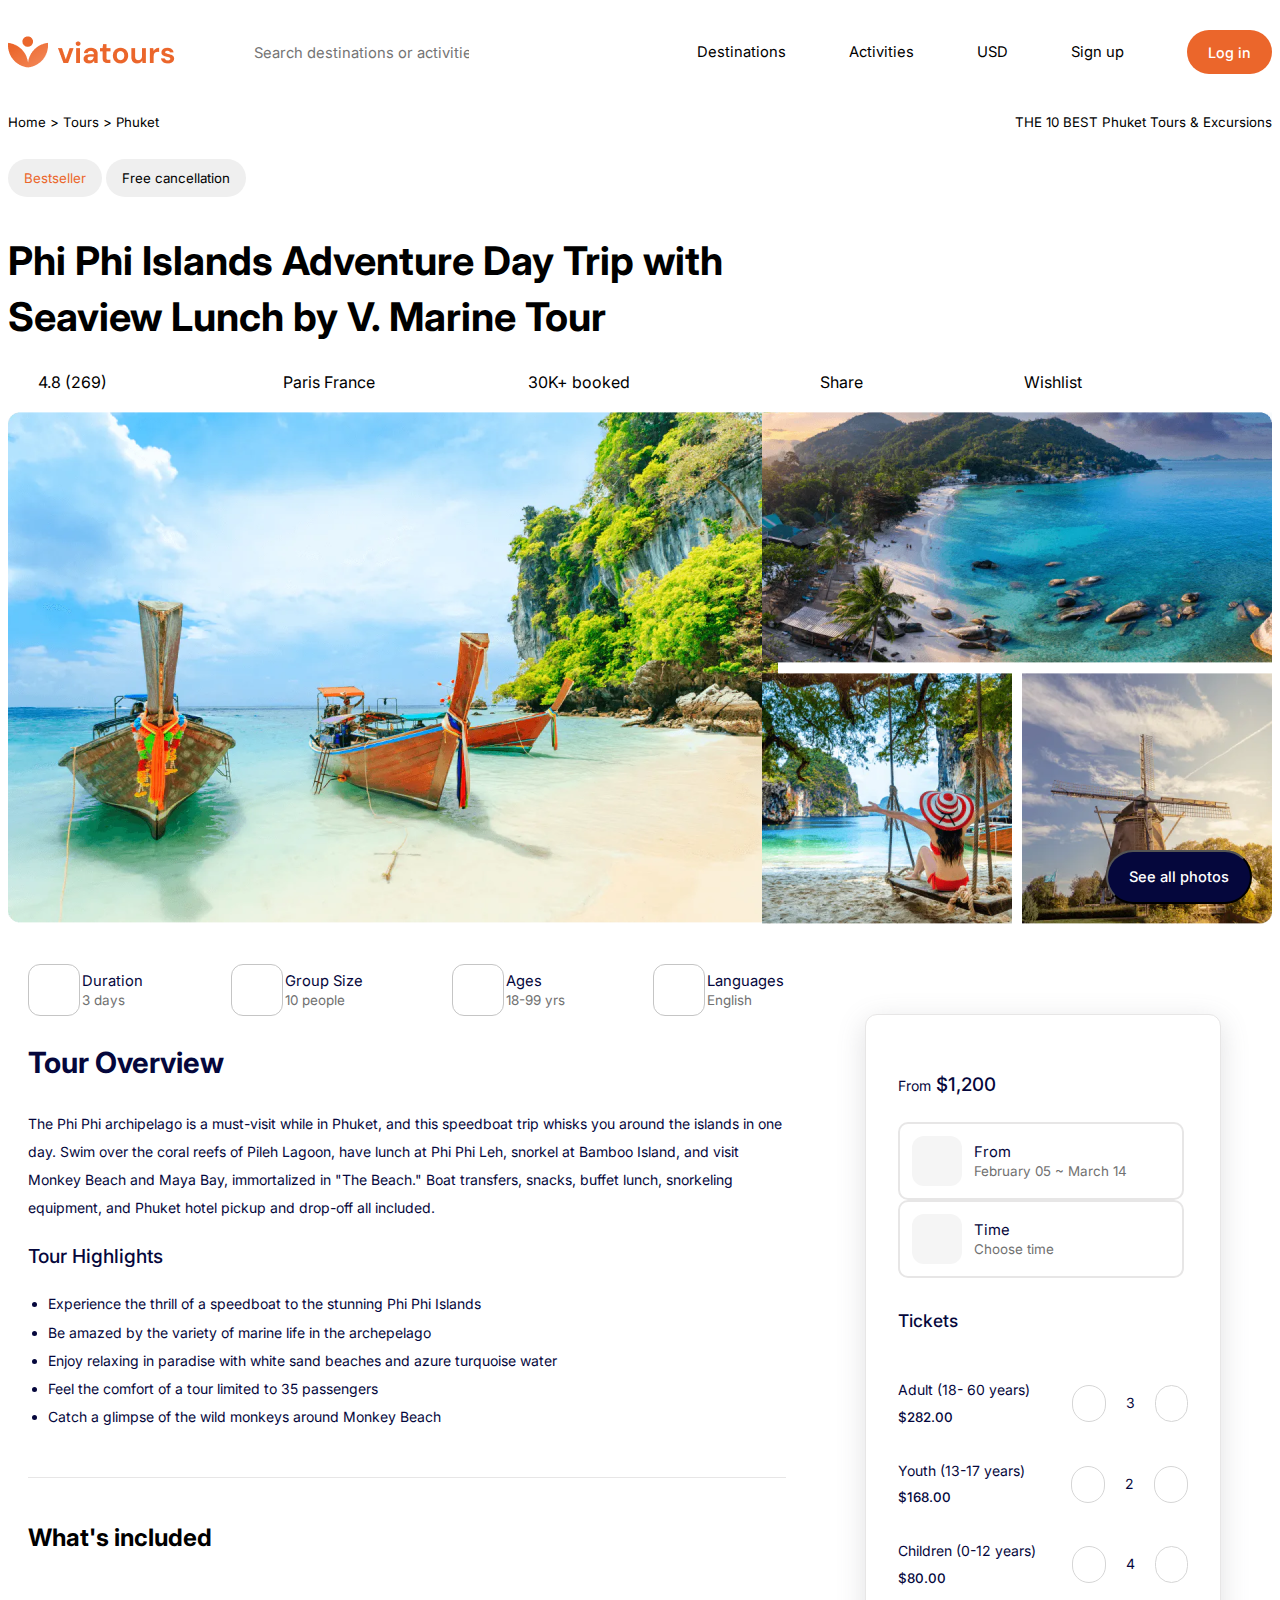
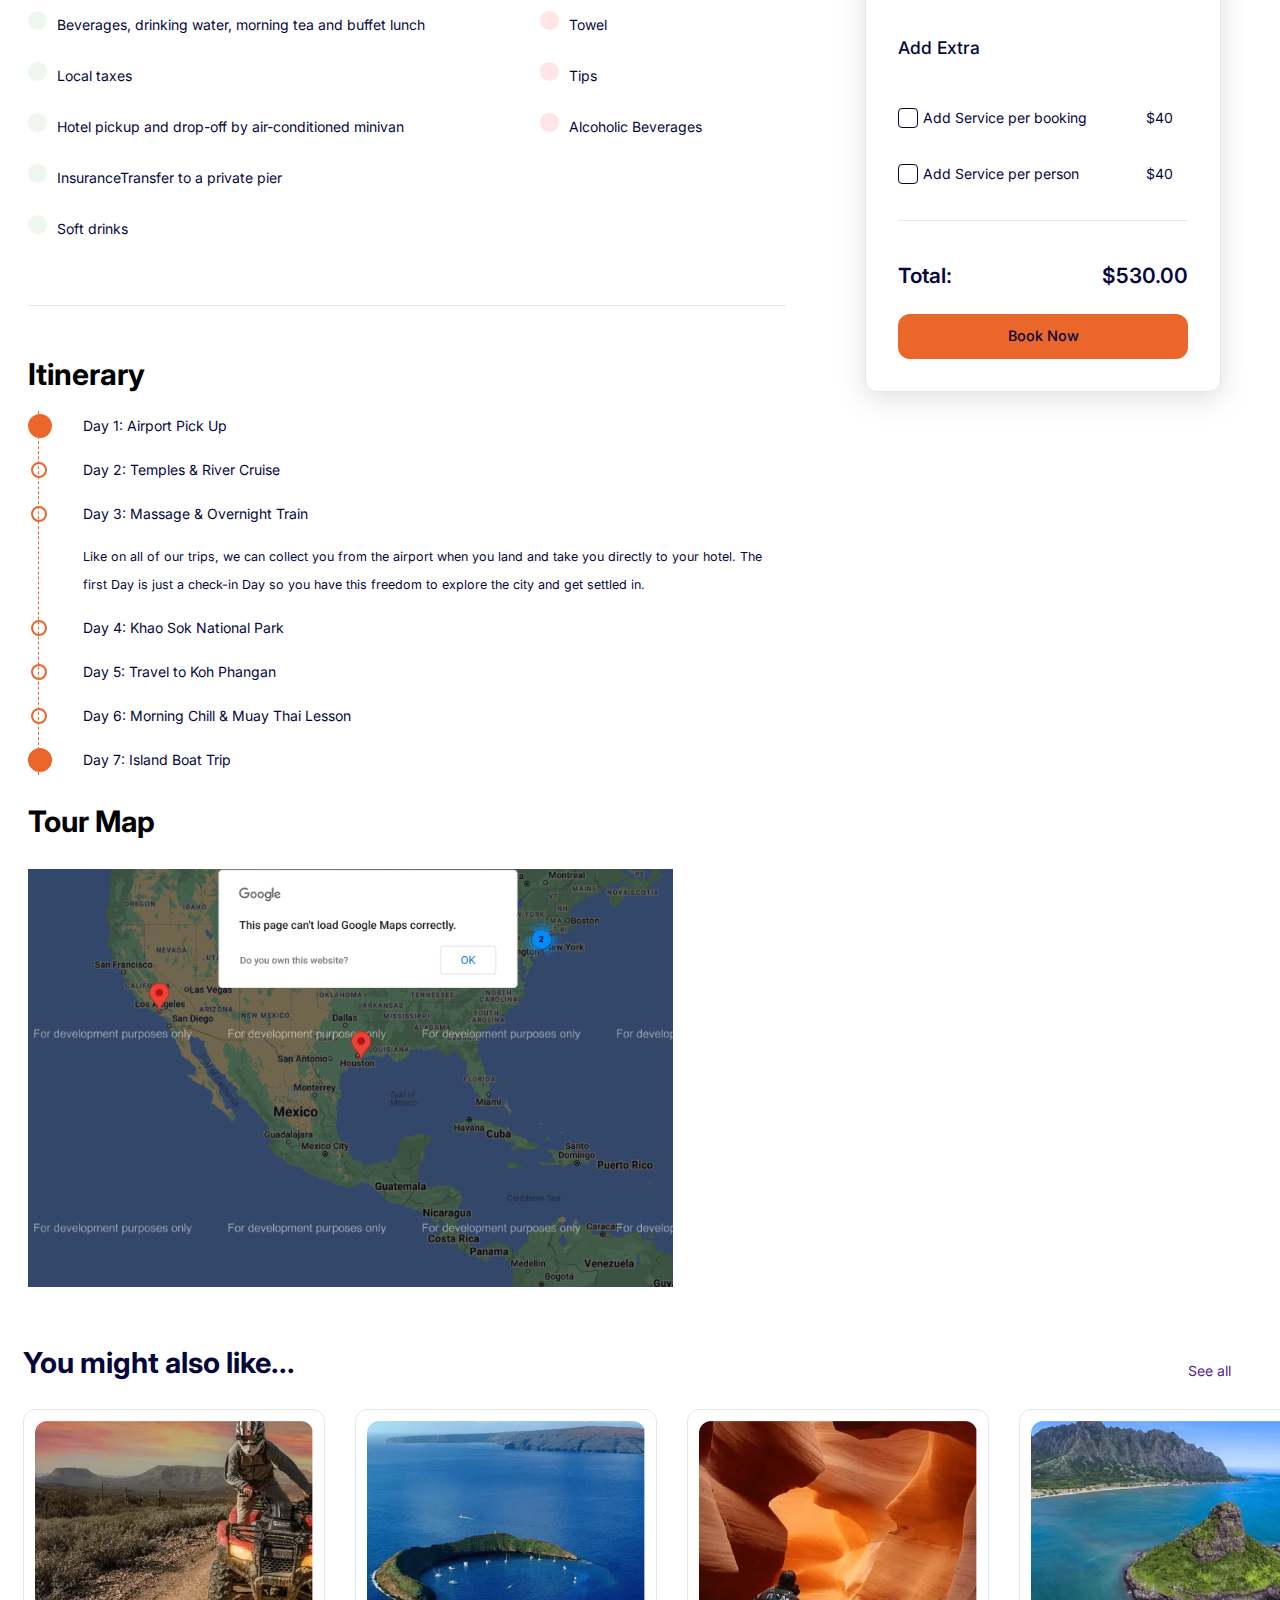
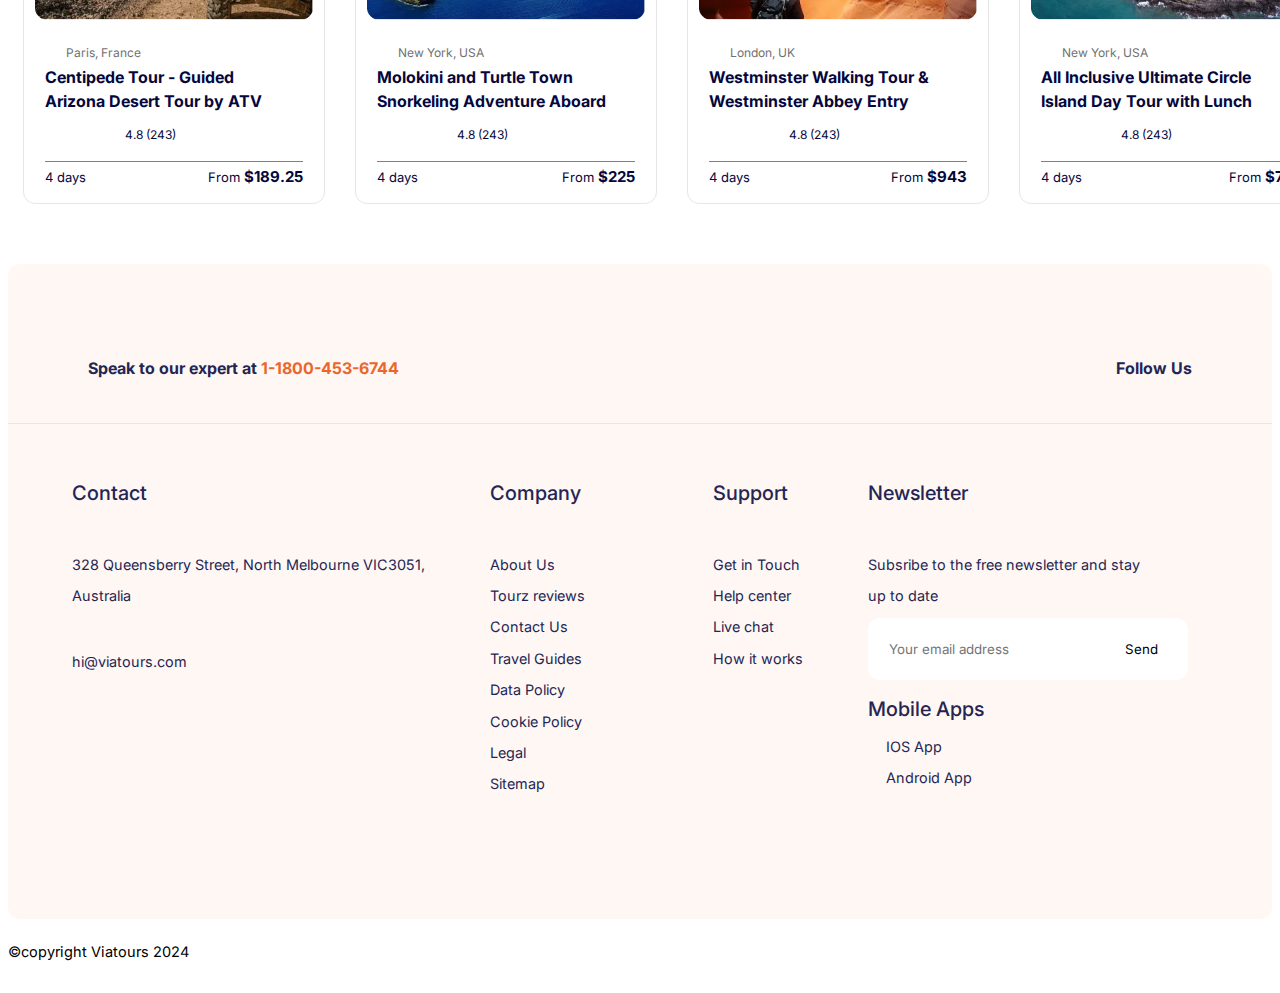
==== Figma/index.html @ 725e7f26 "Added map file" ====
<!DOCTYPE html>
<html lang="en">
  <head>
    <meta charset="UTF-8" />
    <meta name="viewport" content="width=device-width, initial-scale=1.0" />
    <title>Document</title>
    <link rel="stylesheet" href="styles.css">
</head>
<body>
  <header id="header">
    <div class="navbar">
      <div class="nav-search">
        <img src="images/logo-1.svg.png" alt="logo">
        <form action="">
          <input
            type="search"
            placeholder="Search destinations or activities"
          />
        </form>
      </div>
      <div class="buttons">
        <span>Destinations</span>
        <span>Activities</span>
        <span>USD</span>
        <span>Sign up</span>
        <span><button>Log in</button></span>
      </div>
    </div>
  </header>
  <section id="pradeep">
    <div class="phuket">
      <div class="left">
        <span>Home > </span><span>Tours > </span><span>Phuket</span>
      </div>
      <div class="right">
        <p>THE 10 BEST Phuket Tours & Excursions</p>
      </div>
    </div>
    <div class="bestseller">
      <button>Bestseller</button>
      <button>Free cancellation</button>
    </div>
    <div class="tourheading">
      <h1>Phi Phi Islands Adventure Day Trip with Seaview Lunch by V. Marine Tour</h1>
    </div>
    <div class="tourdata">
      <div class="touranalysis">
        <div class="rating">4.8 (269)</div>
        <div class="location">Paris France</div>
        <div class="booked">30K+ booked</div>
      </div>
      <div class="buttons">
        <span class="share">Share</span>
        <span class="Wishlist">Wishlist</span>
      </div>
    </div>
    <div class="destinationimages">
      <img class="item1" src="images/image_1.png" alt="image">
      <img class="item2" src="images/image_2.png" alt="image">
      <img class="item3" src="images/image_3.png" alt="image">
      <img class="item4" src="images/image_4.png" alt="image">

      <button class="seeall">See all photos</button>
    </div>
  </section>
 <div>
        <div class="section-3-main-container">
            <!-- card -->
          <div class="section3-card">
            <div class="section3-card-head">
                <p><span>From</span>&nbsp;$1,200</p>
            </div>
                <div>
                    <div>
                        <div class="section-3-abdulla">
                            <div class="box-in-section-card"></div>
                            <div>
                              <p class="section-3-text1">From</p>
                              <p class="section-3-text2">February 05 ~ March 14</p>
                            </div>
                          </div>
                    </div>
                    <div class="section-3-abdulla">
                        <div class="box-in-section-card"></div>
                        <div>
                          <p class="section-3-text1">Time</p>
                          <p class="section-3-text2">Choose time</p>
                        </div>
                      </div>
                    </div>
                    <h5>Tickets</h5>
                    <div class="section-3-adult">
                        <p>Adult (18- 60 years) <span>$282.00</span></p>
                        <div class="adult-circle"></div>
                        <p>3</p>
                        <div class="adult-circle"></div>
                    </div>
                    <div class="section-3-adult">
                        <p>Youth (13-17 years) <span>$168.00</span></p>
                        <div class="adult-circle"></div>
                        <p>2</p>
                        <div class="adult-circle"></div>
                    </div>
                    <div class="section-3-adult">
                        <p>Children (0-12 years) <span>$80.00</span></p>
                        <div class="adult-circle"></div>
                        <p>4</p>
                        <div class="adult-circle"></div>
                    </div>
                    <h5>Add Extra</h5>
                    <div class="section3-service-parent">
                        <div class="section3-service-child">
                            <div class="square"></div>
                            <p>Add Service per booking</p>
                        </div>
                        <div>
                            <p class="rupee">$40</p>
                        </div>
                    </div>
                    <div class="section3-service-parent">
                        <div class="section3-service-child">
                            <div class="square"></div>
                            <p>Add Service per person</p>
                        </div>
                        <div>
                            <p class="rupee">$40</p>
                        </div>
                    </div>
                    <div class="section-3-border"></div>
                    <div class="section-last-total">
                        <p>Total:</p>
                        <p>$530.00</p>
                    </div>
                    <div class="section-3-button">
                        <button>Book Now</button>
                    </div>
        </div>
          <!-- card -->
            <div class="section-container">
                <div class="section-3-main">
                  <div class="section-3-abdulla">
                    <div class="box-in-section-3"></div>
                    <div>
                      <p class="section-3-text1">Duration</p>
                      <p class="section-3-text2">3 days</p>
                    </div>
                  </div>
                  <div class="section-3-abdulla">
                    <div class="box-in-section-3"></div>
                    <div>
                      <p class="section-3-text1">Group Size</p>
                      <p class="section-3-text2">10 people</p>
                    </div>
                  </div>
                  <div class="section-3-abdulla">
                    <div class="box-in-section-3"></div>
                    <div>
                      <p class="section-3-text1">Ages</p>
                      <p class="section-3-text2">18-99 yrs</p>
                    </div>
                  </div>
                  <div class="section-3-abdulla">
                    <div class="box-in-section-3"></div>
                    <div>
                      <p class="section-3-text1">Languages</p>
                      <p class="section-3-text2">English</p>
                    </div>
                  </div>
                </div>
                <div class="section-3-tour">
                  <h2>Tour Overview</h2>
                  <p>
                    The Phi Phi archipelago is a must-visit while in Phuket, and this
                    speedboat trip whisks you around the islands in one day. Swim over the
                    coral reefs of Pileh Lagoon, have lunch at Phi Phi Leh, snorkel at
                    Bamboo Island, and visit Monkey Beach and Maya Bay, immortalized in
                    "The Beach." Boat transfers, snacks, buffet lunch, snorkeling
                    equipment, and Phuket hotel pickup and drop-off all included.
                  </p>
                  <h3>Tour Highlights</h3>
                  <ul>
                    <li>
                      Experience the thrill of a speedboat to the stunning Phi Phi Islands
                    </li>
                    <li>Be amazed by the variety of marine life in the archepelago</li>
                    <li>
                      Enjoy relaxing in paradise with white sand beaches and azure
                      turquoise water
                    </li>
                    <li>Feel the comfort of a tour limited to 35 passengers</li>
                    <li>Catch a glimpse of the wild monkeys around Monkey Beach</li>
                  </ul>
                </div>
                <div class="section-3-border"></div>
                <div>
                  <h2>What's included</h2>
                  <div class="section-3-list">
                    <div class="section-3-list1">
                      <ul>
                        <li>Beverages, drinking water, morning tea and buffet lunch</li>
                        <li>Local taxes</li>
                        <li>Hotel pickup and drop-off by air-conditioned minivan</li>
                        <li>InsuranceTransfer to a private pier</li>
                        <li>Soft drinks</li>
                      </ul>
                    </div>
                    <div class="section-3-list2">
                      <ul>
                        <li>Towel</li>
                        <li>Tips</li>
                        <li>Alcoholic Beverages</li>
                      </ul>
                    </div>
                  </div>
                </div>
                <div class="section-3-border"></div>
                <div class="section-itinerary">
                      <h2>Itinerary</h2>
                      <div class="section-itinerary-list">
                          <p>Day 1: Airport Pick Up</p>
                          <p>Day 2: Temples & River Cruise</p>
                          <p>Day 3: Massage & Overnight Train</p>
                          <p class="long-para">Like on all of our trips, we can collect you from the airport when you land and take
                              you directly to your hotel. The first Day is just a check-in Day so you have this
                              freedom to explore the city and get settled in.</p>
                          <p>Day 4: Khao Sok National Park</p>
                          <p>Day 5: Travel to Koh Phangan</p>
                          <p>Day 6: Morning Chill & Muay Thai Lesson</p>
                          <p>Day 7: Island Boat Trip</p>
                      </div>
                </div>
                <div class="section-3-map">
                  <h2>Tour Map</h2>
                  <div class="parent-for-tour-map">
                      <img src="./images/div.png" alt="">
                      <div class="child-for-tour-map">
                          <img src="./images/div (1).png" alt="">
                      </div>
                  </div>
                </div>
              </div>
        </div>
    </div>
<!-- ===================== Abdulla =================== -->
 <!-- ===================== Rahul =================== -->
    <!----------------- card section------------ -->
    <div id="top-trend">
        <!-- top trending sections here -->
        <div class="container">
          <div class="outer">
            <h2>You might also like...</h2>
            <a href="">See all</a>
          </div>

          <div class="inner">
            <div>
              <img src="images/rm-card1.png" alt="" />
              <p>Paris, France</p>
              <h3>Centipede Tour - Guided Arizona Desert Tour by ATV</h3>
              <p>4.8 (243)</p>

              <div>
                <span class="one">4 days</span>
                <div>
                  <span>From</span>&nbsp;<span><b>$189.25</b></span>
                </div>
              </div>
            </div>
            <div>
              <img src="images/rm-card2.png" alt="" />
              <p>New York, USA</p>
              <h3>Molokini and Turtle Town Snorkeling Adventure Aboard</h3>
              <p>4.8 (243)</p>

              <div>
                <span class="one">4 days</span>
                <div>
                  <span>From</span>&nbsp;<span><b>$225</b></span>
                </div>
              </div>
            </div>
            <div>
              <img src="images/rm-card3.png" alt="" />
              <p>London, UK</p>
              <h3>Westminster Walking Tour &amp; Westminster Abbey Entry</h3>
              <p>4.8 (243)</p>

              <div>
                <span class="one">4 days</span>
                <div>
                  <span>From</span>&nbsp;<span><b>$943</b></span>
                </div>
              </div>
            </div>
            <div>
              <img src="images/rm-card4.png" alt="" />
              <p>New York, USA</p>
              <h3>All Inclusive Ultimate Circle Island Day Tour with Lunch</h3>
              <p>4.8 (243)</p>

              <div>
                <span class="one">4 days</span>
                <div>
                  <span>From</span>&nbsp;<span><b>$771</b></span>
                </div>
              </div>
            </div>
          </div>
        </div>
      </div>
      <br><br><br>

      <!-- footer section 1-->

      <footer id="layout" class="footer">
        <div>
          <div id="lay1">
            <span>
              Speak to our expert at
              <span style="color: #eb662b">1-1800-453-6744 </span>
            </span>
            <span class="left">Follow Us</span>
          </div>
          <div id="flex">
            <nav id="contact">
              <h2>Contact</h2>
              <br />
              <p>328 Queensberry Street, North Melbourne VIC3051,</p>
              <p>Australia</p>
              <br />
              <p>hi@viatours.com</p>
            </nav>
            <nav>
              <h2>Company</h2>
              <br />
              <p>About Us</p>
              <p>Tourz reviews</p>
              <p>Contact Us</p>
              <p>Travel Guides</p>
              <p>Data Policy</p>
              <p>Cookie Policy</p>
              <p>Legal</p>
              <p>Sitemap</p>
            </nav>
            <br />
            <nav>
              <h2>Support</h2>
              <br />
              <p>Get in Touch</p>
              <p>Help center</p>
              <p>Live chat</p>
              <p>How it works</p>
            </nav>
            <nav>
              <h2>Newsletter</h2>
              <br />
              <p>Subsribe to the free newsletter and stay</p>
              <p>up to date</p>
              <form action="" id="form">
                <input
                  type="email"
                  name=""
                  id=""
                  placeholder="Your email address"
                />
                <button class="footer-submit">Send</button>
              </form>
              <h2>Mobile Apps</h2>
              <div style="padding-left: 18px">
                <p>IOS App</p>
                <p>Android App</p>
              </div>
            </nav>
          </div>
        </div>
      </footer>

      <!-- footer section 2--> 


      <div class="copyrights">
        <span>&copy;copyright Viatours 2024</span>
        <span class="end"
          ><img
            src="https://s3-alpha-sig.figma.com/img/2818/0c8d/0e0b370b27b729bba97d1c285a44fb71?Expires=1712534400&Key-Pair-Id=APKAQ4GOSFWCVNEHN3O4&Signature=ikgJq~jOqcn~w3nrv3r2L4TN~TP-iy7eQBpqUJMulyN5qVB-8Hd~56rgnv4p8jyAv5LTOHQqz9lg67Ivv5K0MAusqqrOucwLG~oDlsmGsPzI8RiUiuSqOnMr9hDYu9dnu8mvV9IrgqTchr039wy98gScJRi07Qp8zPSVqMBiRqp7jWFNDSSGpOTvAARVxLfqhfyxsyBClJpmD0SVw~PGaMHvz60Ii5U4q~~lQL9TvkrhMzUp8CnKGJ0QAL2v9DSt7rqbdh55fFmPGshLyMdcmAbhaJAE-pMKwPS~CkoOf3SfaXs3773llsqHEZ3lUVzpo~HxDmWFZ6Ga4J33IHo6-Q__"
            alt="" /><img
            src="https://s3-alpha-sig.figma.com/img/b7be/7667/b854bcc7648bd4f219ab1ac640ccb1ec?Expires=1712534400&Key-Pair-Id=APKAQ4GOSFWCVNEHN3O4&Signature=jtc-WpcUftJoxz0rQ5sFrgwl4N7vbXzgh-~5FNdWp17OwD7IVwIevOWe9fRw4E6cnzhgnz251UnqkKkG5-GeQ1xJ9lXLTh~0YLgdF3r011aT68DOLj-TlrULHDWPJ6zB6c6PfftR88q5foOqWx~XFafL~3aCEFDIsACNAK1lPezCRY9oJfVh~g4egWzcjKhQ~mT8FeP6P9o-vLadwZftyYeeE~XzkuKs6w73Xqz-oSE1X5f9lCoY~7cf2zlIxWCVIkSTFTmQ-ewduxGnf2MZ2h~-QX8eTq9uDAQrTk3gPWKQwWtNS6lK~Gf3LUEnS60YczFjom-UYGGjIljKE4YmFw__"
            alt="" /><img
            src="https://s3-alpha-sig.figma.com/img/348d/73f5/14360c57942fc7030e7f2d18707d1373?Expires=1712534400&Key-Pair-Id=APKAQ4GOSFWCVNEHN3O4&Signature=AXHaPFLiKhOxD83aPMeDNRMl8~ixUeuB0fE6KNGO9cKEZRppbjVNQl-L4QsHAgg-n-u5T7vTe2dX37V1iUIHkdujrpyiHruCW0hd4JUmj9AHTaxQzT6qucsGxwVhDEK7fE84gH-Y6rWOLlTHYjI2WQDW6Fth1~A0c1OfnbF~-lACkFxt7d9pOlmUYCJnc1L8y3EEHxKqr2uqs~30~Cx-56lfaNkeu5K-vbQV5aKdiH2t3kXZYUKzFbLKvu-P9FjCYKaviPowVCbyhB9SibTZNhH0Zy9HpKw20hr5dbAbhY~2~IFJWEA~SYytzS0tZt0s4QPXIINI7OJQNjq1LWnDiw__"
            alt="" /><img
            src="https://s3-alpha-sig.figma.com/img/35fe/e4e7/7e26b6a46a913847214c0f184174326f?Expires=1712534400&Key-Pair-Id=APKAQ4GOSFWCVNEHN3O4&Signature=Guc8Xctjq4hoxZeXkxeyjrbpPniaui2VkmnDq1CWRVkcB0rRxAKRtyDBeB3UV4onG8gA~XV3cqWNLbRVDHiwu89AWYToWM5zLpppc67I1Be61XXKUarF3XAaVeuq20s9GhrL-eVgGJMrGz3qAEbU5BE3UR1qeQuRPS-MTyM0-suUO43oScOtaLmODeVZyMRsTbEsmutVfoo0T8TOgcO~xIHnYoiuFsWXcfdeJ5Ww0dBaVxj8Xeghz~XR3aJe0-pdj0iOaTmctI61mWTs3BAnOoxmN1qw-7DnNNCjENtthXqzSyNOUBGmCl1MTiri9jWpRAULUCeGQHk4~sByK0vJHQ__"
            alt="" /><img
            src="https://s3-alpha-sig.figma.com/img/9154/00b1/178204998d77564964259c5874ce1242?Expires=1712534400&Key-Pair-Id=APKAQ4GOSFWCVNEHN3O4&Signature=eSfsHBd-Kawfrzw3Mnwt-uLo3ZGHsV4Bdkih1tNEUs-UXhA3vcTxpDQhkkjEoH~MkTeEGs~5scOGKLq4XUR4aN7UxH52bIgN4-I9bPs~Ys3bCMV1DbwIP5zi7Pzm6wR4Nraz7EeIMvs86ZyaibobRW12PfhLPyrafqT2FKHkULiVep2x4P6XLHxtIVDZatLAdC11~vy8xTZ6AGKd6YDsF~ZUaXI0YWTpwcTUAvjlPDzkRBKsiDbbBt-fL0CbYWKU3UyZ5S25J~Q~R3FlRGY~gVlZyyXqKVURxMFrdzBHlbg~5J7MdKP2P4F1mHivVmE3nmB8Wm80SZYF0ZEqJr0JIQ__"
            alt="" /><img
            src="https://s3-alpha-sig.figma.com/img/7d33/b9ca/9ff738868069559de994c1ce1dda6aec?Expires=1712534400&Key-Pair-Id=APKAQ4GOSFWCVNEHN3O4&Signature=bzxYA8ydPPxdoj1MGluu6jDmLUjqbm-THLWb9~Z~G4nClBc0n3vWLnvH-NPB5HJpKn7Ib0d6ckuJTG8VkwB07vUJOvyOzjD63lB3SvwDUwj1JASsynW2R2-6aZ7Fq4abDhWQKUJ72DCsltrxL6Ss3gPDYHadJUbrN5JuOelj78ACXxJ-kiopgt0n0ATy-uLsky9zLdjL5mn7I2PjInhAA4C9VIaICXuz~OddWoNDkR5t3JxeHekKiTACh6UqHIqADgT6AAz7qK3eQOG8lnlpVCjN1mjb1lY02EjLE5okpz-LUAv~ANrcbcjfYEUHqGb2PDTzAdIRtiwi9SWYj39Eog__"
            alt=""
        /></span>
      </div>
      
 <!-- ===================== Rahul =================== -->
</body>
</html>
---- Figma/styles.css ----
@import url("https://fonts.googleapis.com/css2?family=Didact+Gothic&family=Inter:wght@100..900&family=Kanit:ital,wght@0,100;0,200;0,300;0,400;0,500;0,600;0,700;0,800;0,900;1,100;1,200;1,300;1,400;1,500;1,600;1,700;1,800;1,900&family=Mulish:ital,wght@0,200..1000;1,200..1000&family=Open+Sans:ital,wght@0,300..800;1,300..800&family=Poppins:ital,wght@0,100;0,200;0,300;0,400;0,500;0,600;0,700;0,800;0,900;1,100;1,200;1,300;1,400;1,500;1,600;1,700;1,800;1,900&family=Roboto:ital,wght@0,100;0,300;0,400;0,500;0,700;0,900;1,100;1,300;1,400;1,500;1,700;1,900&family=Shojumaru&family=Signika:wght@300..700&display=swap");
* {
  font-family: "Inter", sans-serif;
}

#header .navbar {
  max-width: 1320px;
  width: 100%;
  height: 88px;
  margin: auto;
  display: flex;
  align-items: center;
  justify-content: space-between;
}
#header .navbar .nav-search {
  display: flex;
  align-items: center;
  justify-content: space-evenly;
  gap: 77px;
}
#header .navbar .nav-search input {
  font-family: Inter;
  font-weight: 400;
  font-size: 14.77px;
  border: 0;
  height: 20px;
  color: #757575;
}
#header .navbar .buttons {
  font-family: Inter;
  font-size: 14.77px;
  font-weight: 400;
  line-height: 28.13px;
  display: flex;
  align-items: center;
  gap: 63px;
}
#header .navbar button {
  color: #fff;
  border: 0;
  background-color: #eb662b;
  font-family: "Inter", sans-serif;
  font-size: 14.3px;
  font-weight: 500;
  text-align: center;
  padding: 12px 21px 12px 21px;
  height: 44px;
  box-sizing: border-box;
  border-radius: 200px;
}

#pradeep {
  max-width: 1320px;
  width: 100%;
  margin: auto;
}
#pradeep .phuket {
  display: flex;
  justify-content: space-between;
  align-items: center;
}
#pradeep .phuket .left {
  font-family: Inter;
  font-size: 13.23px;
  font-weight: 400;
  line-height: 26.25px;
  text-align: left;
}
#pradeep .phuket .right {
  font-family: Inter;
  font-size: 13.34px;
  font-weight: 400;
  line-height: 26.25px;
  text-align: left;
}
#pradeep .bestseller {
  font-family: Inter;
  font-size: 13.67px;
  font-weight: 500;
  line-height: 28px;
  padding: 10px 0px;
}
#pradeep .bestseller button:nth-of-type(1) {
  text-align: center;
  color: #EB662B;
  border: 0px;
  padding: 11px 15.8px 11px 16px;
  border-radius: 25px;
}
#pradeep .bestseller button:nth-of-type(2) {
  padding: 11px 15.8px 11px 16px;
  border-radius: 200px;
  border: 0px;
  text-align: center;
}
#pradeep .tourheading {
  display: flex;
  flex-wrap: wrap;
  width: 60%;
}
#pradeep .tourheading h1 {
  font-family: Inter;
  font-size: 39.69px;
  font-weight: 700;
  line-height: 56px;
  text-align: left;
}
#pradeep .tourdata {
  display: flex;
  align-items: center;
  justify-content: space-between;
  padding: 0 20px;
}
#pradeep .tourdata .touranalysis {
  margin: 0 10px;
  width: 50%;
  display: flex;
  align-items: center;
  justify-content: space-evenly;
}
#pradeep .tourdata .touranalysis .rating {
  flex: 1;
  margin-right: 10px;
}
#pradeep .tourdata .touranalysis .location {
  flex: 1;
  margin-right: 10px;
}
#pradeep .tourdata .buttons {
  margin: 0 10px;
  width: 50%;
  display: flex;
  align-items: center;
  justify-content: space-evenly;
}
#pradeep .tourdata .buttons .share {
  margin-left: 10px;
}
#pradeep .tourdata .buttons .wishlist {
  margin-left: 10px;
}
#pradeep .destinationimages {
  position: relative;
  margin: 20px auto;
  display: grid;
  grid-template-columns: repeat(5, 1fr);
  grid-template-rows: repeat(2, 1fr);
  gap: 10px;
}
#pradeep .destinationimages .item1 {
  grid-row-start: 1;
  grid-row-end: 3;
  grid-column-start: 1;
  grid-column-end: 4;
}
#pradeep .destinationimages .item2 {
  grid-row-start: 1;
  grid-row-end: 2;
  grid-column-start: 4;
  grid-column-end: 6;
}
#pradeep .destinationimages .item3 {
  grid-row-start: 2;
  grid-row-end: 3;
  grid-column-start: 4;
  grid-column-end: 5;
}
#pradeep .destinationimages .item4 {
  grid-row-start: 2;
  grid-row-end: 3;
  grid-column-start: 5;
  grid-column-end: 6;
}
#pradeep .destinationimages .seeall {
  position: absolute;
  right: 20px;
  bottom: 20px;
  font-family: Inter;
  font-size: 14.65px;
  font-weight: 500;
  line-height: 24px;
  text-align: center;
  padding: 13px 20.8px 13px 21px;
  border-radius: 200px;
  background-color: #05073C;
  color: #fff;
}
@media screen and (max-width: 768px) {
  #pradeep .destinationimages {
    grid-auto-columns: 1fr;
  }
  #pradeep .destinationimages img {
    max-width: 100%;
    justify-self: center;
  }
}

.section-3-main-container {
  position: relative;
}

.section-container {
  width: 60%;
  padding: 20px;
}

.section-3-main {
  display: flex;
  align-items: center;
  justify-content: space-between;
}

.box-in-section-3 {
  border: 1px solid rgb(197, 197, 197);
  width: 50px;
  height: 50px;
  border-radius: 12px;
}

.section-3-abdulla {
  display: flex;
  align-items: center;
}
.section-3-abdulla p {
  margin: 2px;
}

.section-3-text1 {
  font-family: "Inter", sans-serif;
  font-weight: 400;
  font-size: 14px;
  color: #05073c;
  font-size: 14.77px;
  color: #05073c;
}
@media (max-width: 508px) {
  .section-3-text1 {
    font-size: 12px;
  }
}
@media (max-width: 850px) {
  .section-3-text1 {
    font-size: 13px;
  }
}

.section-3-text2 {
  font-family: "Inter", sans-serif;
  font-weight: 400;
  font-size: 14px;
  color: #05073c;
  font-size: 13.45px;
  color: #717171;
}
@media (max-width: 408px) {
  .section-3-text2 {
    font-size: 8px;
  }
}
@media (max-width: 850px) {
  .section-3-text2 {
    font-size: 12px;
  }
}

.section-3-tour h2 {
  font-family: "Inter", sans-serif;
  font-weight: 400;
  font-size: 14px;
  color: #05073c;
  font-size: 29.18px;
  font-weight: 700;
  line-height: 45px;
}
@media (max-width: 508px) {
  .section-3-tour h2 {
    font-size: 25px;
  }
}
@media (max-width: 850px) {
  .section-3-tour h2 {
    font-size: 27px;
  }
}
.section-3-tour p {
  font-family: "Inter", sans-serif;
  font-weight: 400;
  font-size: 14px;
  color: #05073c;
  line-height: 28.13px;
}
@media (max-width: 508px) {
  .section-3-tour p {
    font-size: 12px;
  }
}
@media (max-width: 850px) {
  .section-3-tour p {
    font-size: 13px;
  }
}
.section-3-tour h3 {
  font-family: "Inter", sans-serif;
  font-weight: 400;
  font-size: 14px;
  color: #05073c;
  font-size: 19.22px;
  font-weight: 500;
  line-height: 30px;
}
@media (max-width: 508px) {
  .section-3-tour h3 {
    font-size: 16px;
  }
}
@media (max-width: 850px) {
  .section-3-tour h3 {
    font-size: 17px;
  }
}
.section-3-tour ul {
  padding-left: 20px;
}
.section-3-tour ul li {
  font-family: "Inter", sans-serif;
  font-weight: 400;
  font-size: 14px;
  color: #05073c;
  line-height: 28.13px;
}
@media (max-width: 508px) {
  .section-3-tour ul li {
    font-size: 12px;
  }
}
@media (max-width: 850px) {
  .section-3-tour ul li {
    font-size: 13px;
  }
}

.section-3-border {
  border-bottom: 1px solid #e7e6e6;
  margin-top: 6%;
  margin-bottom: 6%;
}

.section-3-list {
  display: flex;
  align-items: center;
  align-items: baseline;
  gap: 115px;
}

.section-3-list1 ul,
.section-3-list2 ul {
  list-style-type: none;
  padding-left: 0px;
}
.section-3-list1 li,
.section-3-list2 li {
  font-family: "Inter", sans-serif;
  font-weight: 400;
  font-size: 14px;
  color: #05073c;
  line-height: 28.13px;
}
.section-3-list1 ul li::before,
.section-3-list2 ul li::before {
  content: "";
  display: inline-block;
  width: 19px;
  height: 19px;
  border-radius: 24px;
  margin-right: 10px;
  margin-top: 23px;
}

.section-3-list1 ul li::before {
  background-color: #eff7f1;
}

.section-3-list2 ul li::before {
  background-color: #ffe5e5;
}

.section-itinerary h2 {
  margin: 0;
  font-family: Inter;
  font-size: 30px;
  font-weight: 700;
  line-height: 45px;
}

.section-itinerary-list {
  border-left: 1px dashed #eb662b;
  padding-left: 24px;
  margin-left: 10px;
}
.section-itinerary-list p {
  font-family: "Inter", sans-serif;
  font-weight: 400;
  font-size: 14px;
  color: #05073c;
  line-height: 30px;
  position: relative;
  margin-left: 20px;
}
.section-itinerary-list .long-para {
  font-family: "Inter", sans-serif;
  font-weight: 400;
  font-size: 14px;
  color: #05073c;
  font-size: 12.53px;
  line-height: 28.13px;
}
.section-itinerary-list p::before {
  content: "";
  position: absolute;
  left: -52px;
  top: 50%;
  transform: translateY(-50%);
  width: 12px;
  height: 12px;
  border-radius: 18px;
  border: 2px solid #eb662b;
}
.section-itinerary-list p.long-para::before {
  display: none;
}
.section-itinerary-list p:first-child::before,
.section-itinerary-list p:last-child::before {
  width: 20px;
  height: 20px;
  background-color: #eb662b;
  left: -55px;
}
@media (max-width: 768px) {
  .section-itinerary-list {
    margin-left: 5px;
  }
  .section-itinerary-list p {
    margin-left: 0;
  }
  .section-itinerary-list p::before {
    left: -32px;
  }
  .section-itinerary-list p:first-child::before,
  .section-itinerary-list p:last-child::before {
    left: -35px;
  }
}

.section3-card {
  background-color: #ffffff;
  box-shadow: rgba(100, 100, 111, 0.2) 0px 7px 29px 0px;
  width: 23%;
  border-radius: 12px;
  padding: 32px;
  border: 1px solid #e7e6e6;
  position: absolute;
  right: 4%;
  top: 70px;
}
.section3-card h5 {
  font-family: "Inter", sans-serif;
  font-weight: 400;
  font-size: 14px;
  color: #05073c;
  font-size: 17.44px;
  font-weight: 500;
  line-height: 27px;
}
.section3-card .section3-card-head p {
  font-family: "Inter", sans-serif;
  font-weight: 400;
  font-size: 14px;
  color: #05073c;
  font-size: 18.75px;
  font-weight: 500;
  line-height: 37.5px;
  text-align: left;
}
.section3-card .section3-card-head p span {
  font-family: "Inter", sans-serif;
  font-weight: 400;
  font-size: 14px;
  color: #05073c;
  line-height: 28.13px;
}
.section3-card .section-3-abdulla {
  border: 2px solid #e7e6e6;
  width: 89%;
  padding: 12px;
  border-radius: 10px;
}
.section3-card .section-3-abdulla .box-in-section-card {
  width: 50px;
  height: 50px;
  border-radius: 12px;
  background-color: #f5f5f5;
  margin-right: 10px;
}
.section3-card .section-3-adult {
  display: flex;
  align-items: center;
  gap: 20px;
}
.section3-card .section-3-adult p {
  font-family: "Inter", sans-serif;
  font-weight: 400;
  font-size: 14px;
  color: #05073c;
  line-height: 26.25px;
}
.section3-card .section-3-adult p span {
  font-family: "Inter", sans-serif;
  font-weight: 400;
  font-size: 14px;
  color: #05073c;
  font-size: 13.34px;
  font-weight: 500;
  line-height: 26.25px;
}
.section3-card .section-3-adult .adult-circle {
  width: 15px;
  height: 15px;
  padding: 10px 9.8px 10px 10px;
  border-radius: 30px;
  border: 1px solid #d6d6d6;
}
.section3-card .section3-service-parent {
  display: flex;
  align-items: center;
  justify-content: space-between;
}
.section3-card .section3-service-parent .rupee {
  font-family: "Inter", sans-serif;
  font-weight: 400;
  font-size: 14px;
  color: #05073c;
  line-height: 26.25px;
  margin-right: 15px;
}
.section3-card .section3-service-parent .section3-service-child {
  display: flex;
  align-items: center;
  gap: 5px;
}
.section3-card .section3-service-parent .section3-service-child .square {
  width: 18px;
  height: 18px;
  border-radius: 4px;
  border: 1px solid #05073c;
}
.section3-card .section3-service-parent .section3-service-child p {
  font-family: "Inter", sans-serif;
  font-weight: 400;
  font-size: 14px;
  color: #05073c;
  line-height: 28.13px;
}
.section3-card .section-last-total {
  display: flex;
  align-items: center;
  justify-content: space-between;
}
.section3-card .section-last-total p {
  font-family: "Inter", sans-serif;
  font-weight: 400;
  font-size: 14px;
  color: #05073c;
  font-size: 20.88px;
  font-weight: 600;
  line-height: 33.75px;
  text-align: left;
}
.section3-card .section-3-button button {
  background-color: #EB662B;
  width: 100%;
  height: 5vh;
  color: white;
  font-family: "Inter", sans-serif;
  font-weight: 400;
  font-size: 14px;
  color: #05073c;
  font-size: 14.41px;
  font-weight: 500;
  line-height: 28px;
  text-align: center;
  border: none;
  border-radius: 12px;
}
@media (max-width: 1200px) {
  .section3-card {
    width: 30%;
    padding: 20px;
  }
  .section3-card h5 {
    font-size: 14px;
  }
  .section3-card .section3-card-head p {
    font-size: 14px;
  }
  .section3-card .section3-service-parent .rupee {
    font-size: 14px;
  }
  .section3-card .section-last-total p {
    font-size: 14px;
  }
  .section3-card .section-3-button button {
    font-size: 12px;
  }
}
@media (max-width: 768px) {
  .section3-card {
    top: 1450px;
    width: 90%;
    padding: 20px;
  }
  .section3-card h5 {
    font-size: 14px;
  }
  .section3-card .section3-card-head p {
    font-size: 14px;
  }
  .section3-card .section3-service-parent .rupee {
    font-size: 14px;
  }
  .section3-card .section-last-total p {
    font-size: 14px;
  }
  .section3-card .section-3-button button {
    font-size: 12px;
  }
}
@media (max-width: 508px) {
  .section3-card {
    margin-top: 550px;
    width: 80%;
    padding: 20px;
  }
  .section3-card .section3-card-head p {
    font-size: 14px;
  }
  .section3-card .section3-service-parent .rupee {
    font-size: 14px;
  }
  .section3-card .section-last-total p {
    font-size: 14px;
  }
  .section3-card .section-3-button button {
    font-size: 12px;
  }
}

.section-3-map h2 {
  font-family: Inter;
  font-size: 29.41px;
  font-weight: 700;
  line-height: 45px;
}
.section-3-map .parent-for-tour-map {
  position: relative;
}
.section-3-map .parent-for-tour-map img {
  width: 85%;
}
.section-3-map .parent-for-tour-map .child-for-tour-map {
  position: absolute;
  top: 0;
  left: 25%;
}
.section-3-map .parent-for-tour-map .child-for-tour-map img {
  width: 80%;
}
@media (max-width: 768px) {
  .section-3-map .parent-for-tour-map {
    margin-top: 900px;
  }
  .section-3-map .parent-for-tour-map h2 {
    margin-top: 500px;
  }
}
.section-3-map .section3-card {
  background-color: #ffffff;
  box-shadow: rgba(100, 100, 111, 0.2) 0px 7px 29px 0px;
  width: 36%;
  border-radius: 12px;
  border: 1px solid #e7e6e6;
}
@media (max-width: 768px) {
  .section-3-map .parent-for-tour-map img {
    width: 100%;
  }
  .section-3-map .parent-for-tour-map .child-for-tour-map {
    left: 50px;
  }
}

@media (max-width: 500px) {
  .section-3-list {
    display: flex;
    align-items: center;
    flex-direction: column;
    align-items: flex-start;
    gap: 0px;
  }
  .section-3-list1,
  .section-3-list2 {
    margin-bottom: 10px;
  }
  .section-3-list1 li,
  .section-3-list2 li {
    font-size: 16px;
  }
  .section-3-list1,
  .section-3-list2 ul li::before {
    margin-top: 10px;
  }
}
@media (max-width: 900px) {
  .section-3-list {
    gap: 0px;
  }
}
@media (max-width: 508px) {
  .section-container {
    width: 90%;
  }
  .section-3-main {
    flex-wrap: wrap;
  }
}
@media (max-width: 850px) {
  .section-container {
    width: 80%;
  }
}
#top-trend .container {
  width: auto;
  max-width: 1320px;
  margin: auto;
}
#top-trend .container .outer {
  display: flex;
  justify-content: space-between;
  align-items: center;
}
#top-trend .container .outer > h2 {
  font-family: Inter;
  font-size: 29px;
  font-weight: 700;
  line-height: 45px;
  letter-spacing: 0em;
  color: #05073c;
  padding: 5px 0px 0px 15px;
}
#top-trend .container .outer > a {
  font-family: Inter;
  font-size: 14px;
  font-weight: 400;
  line-height: 28px;
  text-decoration: none;
  padding: 21.88px 40.8px 0px 0px;
}
#top-trend .container .inner {
  display: grid;
  grid-template-columns: repeat(4, 1fr);
  gap: 30px;
  margin: 0px 15px 0px 15px;
}
@media screen and (max-width: 768px) {
  #top-trend .container .inner {
    grid-template-columns: repeat(2, 1fr);
    grid-auto-rows: auto;
  }
}
@media screen and (max-width: 508px) {
  #top-trend .container .inner {
    grid-template-columns: repeat(1, 1fr);
    grid-auto-rows: auto;
  }
}
#top-trend .container .inner > div {
  border: 1px solid #e7e6e6;
  border-radius: 12px;
  background-color: white;
}
#top-trend .container .inner > div > img {
  padding: 11px;
  border-radius: 12px;
  display: block;
}
#top-trend .container .inner > div > p:nth-of-type(1) {
  font-family: Inter;
  font-size: 12px;
  font-weight: 400px;
  line-height: 24px;
  letter-spacing: 0em;
  padding: 10px 0px 0px 42px;
  margin: 0px;
  color: #717171;
}
#top-trend .container .inner > div > h3 {
  font-family: Inter;
  font-size: 16px;
  font-weight: 500px;
  line-height: 24px;
  letter-spacing: 0em;
  color: #05073c;
  margin: 0px;
  padding-left: 21px;
  max-width: 249.4px;
}
#top-trend .container .inner > div > p:nth-of-type(2) {
  font-family: Inter;
  font-size: 12px;
  font-weight: 400px;
  line-height: 24px;
  letter-spacing: 0em;
  padding: 10px 0px 0px 101px;
  margin: 0px;
  color: #05073c;
  max-width: 54.59px;
}
#top-trend .container .inner > div > div {
  display: flex;
  justify-content: space-between;
  align-items: center;
  max-width: 258px;
  margin: 14.3px 21px 11px 21px;
  border-top: 1px solid gray;
}
#top-trend .container .inner > div > div > span {
  font-family: Inter;
  font-size: 13px;
  font-weight: 400px;
  line-height: 24px;
  letter-spacing: 0em;
  color: #05073c;
}
#top-trend .container .inner > div > div > div > span:nth-of-type(1) {
  font-family: Inter;
  font-size: 13px;
  font-weight: 400px;
  line-height: 24px;
  letter-spacing: 0em;
  color: #05073c;
}
#top-trend .container .inner > div > div > div > span:nth-of-type(2) {
  font-family: Inter;
  font-size: 15px;
  font-weight: 500px;
  line-height: 30px;
  letter-spacing: 0em;
  color: #05073c;
}

.footer {
  width: 100%;
  height: 655.13px;
  top: 7722.44px;
  left: 60px;
  border-radius: 12px;
  background-color: #fef7f4;
  color: #242553;
  margin: auto;
}
.footer > div {
  margin: auto;
  max-width: 1320px;
  width: 100%;
  height: 655.13px;
  top: 7722.44px;
  left: 300px;
}
.footer #lay1 {
  max-width: 1290px;
  width: 100%;
  height: 26px;
  padding: 94.31px 80px 64.82px 80px;
  border-bottom: 1px solid rgba(235, 102, 43, 0.1490196078);
  display: flex;
  justify-content: space-between;
  margin: auto;
  box-sizing: border-box;
}
.footer h2 {
  font-size: 20px;
  font-weight: 500;
}
.footer p {
  font-size: 14.41px;
  font-weight: 400;
}
.footer span {
  font-weight: bold;
}
.footer #flex {
  width: 100%;
  margin-top: 40px;
  display: flex;
  justify-content: center;
  justify-content: space-evenly;
}
.footer #form > input {
  border-radius: 12px;
  padding-left: 21px;
  border: none;
  height: 60px;
  width: 220px;
}
.footer .footer-submit {
  border-radius: 12px;
  padding: 23px 30px;
  background-color: white;
  transform: translate(-20px);
  border: 0;
}
.footer .end > img {
  width: 38px;
  height: 24px;
  justify-content: end;
}

.copyrights {
  padding: 24px 0px;
  display: flex;
  justify-content: space-between;
  width: 100%;
  max-width: 1320px;
  margin: auto;
  font-size: 14.53px;
}/*# sourceMappingURL=styles.css.map */
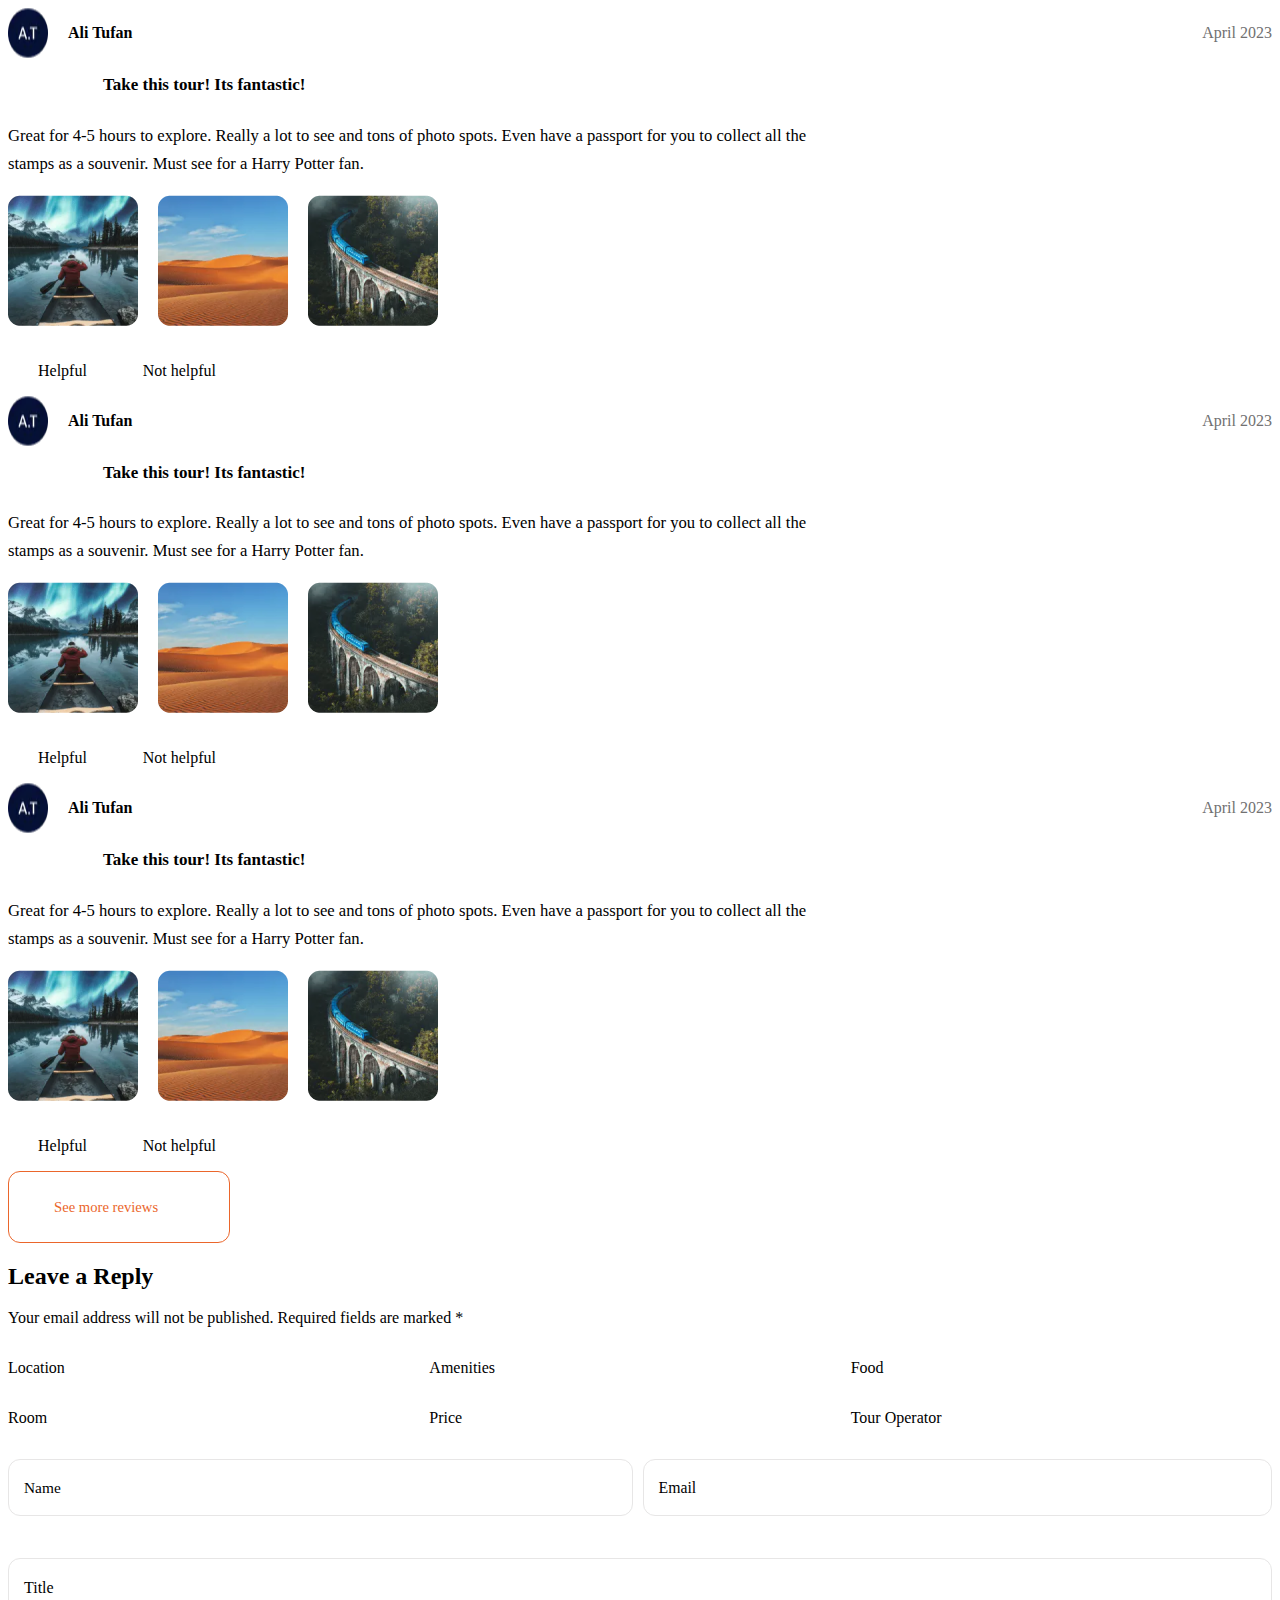
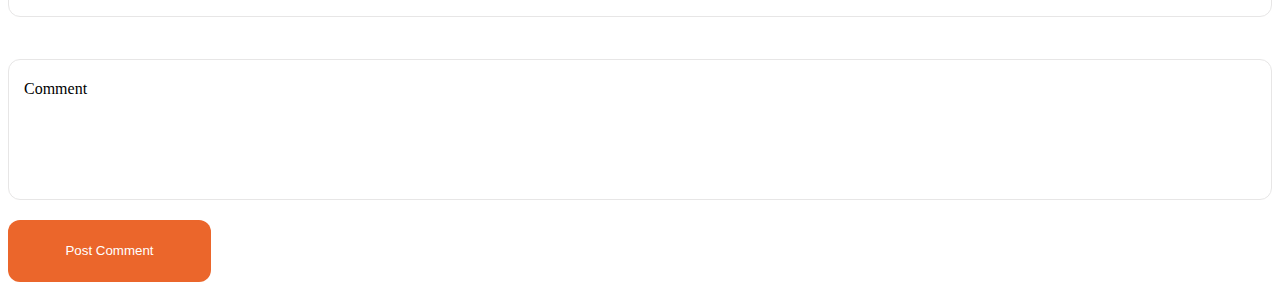
==== commit bb9d8bc8: "did my task" ====
--- a/Figma/index.html
+++ b/Figma/index.html
@@ -1,403 +1,167 @@
 <!DOCTYPE html>
 <html lang="en">
-  <head>
-    <meta charset="UTF-8" />
-    <meta name="viewport" content="width=device-width, initial-scale=1.0" />
+
+<head>
+    <meta charset="UTF-8">
+    <meta name="viewport" content="width=device-width, initial-scale=1.0">
     <title>Document</title>
     <link rel="stylesheet" href="styles.css">
 </head>
+
 <body>
-  <header id="header">
-    <div class="navbar">
-      <div class="nav-search">
-        <img src="images/logo-1.svg.png" alt="logo">
-        <form action="">
-          <input
-            type="search"
-            placeholder="Search destinations or activities"
-          />
-        </form>
-      </div>
-      <div class="buttons">
-        <span>Destinations</span>
-        <span>Activities</span>
-        <span>USD</span>
-        <span>Sign up</span>
-        <span><button>Log in</button></span>
-      </div>
-    </div>
-  </header>
-  <section id="pradeep">
-    <div class="phuket">
-      <div class="left">
-        <span>Home > </span><span>Tours > </span><span>Phuket</span>
-      </div>
-      <div class="right">
-        <p>THE 10 BEST Phuket Tours & Excursions</p>
-      </div>
-    </div>
-    <div class="bestseller">
-      <button>Bestseller</button>
-      <button>Free cancellation</button>
-    </div>
-    <div class="tourheading">
-      <h1>Phi Phi Islands Adventure Day Trip with Seaview Lunch by V. Marine Tour</h1>
-    </div>
-    <div class="tourdata">
-      <div class="touranalysis">
-        <div class="rating">4.8 (269)</div>
-        <div class="location">Paris France</div>
-        <div class="booked">30K+ booked</div>
-      </div>
-      <div class="buttons">
-        <span class="share">Share</span>
-        <span class="Wishlist">Wishlist</span>
-      </div>
-    </div>
-    <div class="destinationimages">
-      <img class="item1" src="images/image_1.png" alt="image">
-      <img class="item2" src="images/image_2.png" alt="image">
-      <img class="item3" src="images/image_3.png" alt="image">
-      <img class="item4" src="images/image_4.png" alt="image">
+    <!-- vibhor -->
+    <div class="vibhor-container-1">
+        <div class="vibhors1-heading">
+            <div>
+                <img src="images/at.png" alt="">
+                <p>Ali Tufan</p>
 
-      <button class="seeall">See all photos</button>
-    </div>
-  </section>
- <div>
-        <div class="section-3-main-container">
-            <!-- card -->
-          <div class="section3-card">
-            <div class="section3-card-head">
-                <p><span>From</span>&nbsp;$1,200</p>
             </div>
-                <div>
-                    <div>
-                        <div class="section-3-abdulla">
-                            <div class="box-in-section-card"></div>
-                            <div>
-                              <p class="section-3-text1">From</p>
-                              <p class="section-3-text2">February 05 ~ March 14</p>
-                            </div>
-                          </div>
-                    </div>
-                    <div class="section-3-abdulla">
-                        <div class="box-in-section-card"></div>
-                        <div>
-                          <p class="section-3-text1">Time</p>
-                          <p class="section-3-text2">Choose time</p>
-                        </div>
-                      </div>
-                    </div>
-                    <h5>Tickets</h5>
-                    <div class="section-3-adult">
-                        <p>Adult (18- 60 years) <span>$282.00</span></p>
-                        <div class="adult-circle"></div>
-                        <p>3</p>
-                        <div class="adult-circle"></div>
-                    </div>
-                    <div class="section-3-adult">
-                        <p>Youth (13-17 years) <span>$168.00</span></p>
-                        <div class="adult-circle"></div>
-                        <p>2</p>
-                        <div class="adult-circle"></div>
-                    </div>
-                    <div class="section-3-adult">
-                        <p>Children (0-12 years) <span>$80.00</span></p>
-                        <div class="adult-circle"></div>
-                        <p>4</p>
-                        <div class="adult-circle"></div>
-                    </div>
-                    <h5>Add Extra</h5>
-                    <div class="section3-service-parent">
-                        <div class="section3-service-child">
-                            <div class="square"></div>
-                            <p>Add Service per booking</p>
-                        </div>
-                        <div>
-                            <p class="rupee">$40</p>
-                        </div>
-                    </div>
-                    <div class="section3-service-parent">
-                        <div class="section3-service-child">
-                            <div class="square"></div>
-                            <p>Add Service per person</p>
-                        </div>
-                        <div>
-                            <p class="rupee">$40</p>
-                        </div>
-                    </div>
-                    <div class="section-3-border"></div>
-                    <div class="section-last-total">
-                        <p>Total:</p>
-                        <p>$530.00</p>
-                    </div>
-                    <div class="section-3-button">
-                        <button>Book Now</button>
-                    </div>
+            <p>April 2023</p>
         </div>
-          <!-- card -->
-            <div class="section-container">
-                <div class="section-3-main">
-                  <div class="section-3-abdulla">
-                    <div class="box-in-section-3"></div>
-                    <div>
-                      <p class="section-3-text1">Duration</p>
-                      <p class="section-3-text2">3 days</p>
-                    </div>
-                  </div>
-                  <div class="section-3-abdulla">
-                    <div class="box-in-section-3"></div>
-                    <div>
-                      <p class="section-3-text1">Group Size</p>
-                      <p class="section-3-text2">10 people</p>
-                    </div>
-                  </div>
-                  <div class="section-3-abdulla">
-                    <div class="box-in-section-3"></div>
-                    <div>
-                      <p class="section-3-text1">Ages</p>
-                      <p class="section-3-text2">18-99 yrs</p>
-                    </div>
-                  </div>
-                  <div class="section-3-abdulla">
-                    <div class="box-in-section-3"></div>
-                    <div>
-                      <p class="section-3-text1">Languages</p>
-                      <p class="section-3-text2">English</p>
-                    </div>
-                  </div>
-                </div>
-                <div class="section-3-tour">
-                  <h2>Tour Overview</h2>
-                  <p>
-                    The Phi Phi archipelago is a must-visit while in Phuket, and this
-                    speedboat trip whisks you around the islands in one day. Swim over the
-                    coral reefs of Pileh Lagoon, have lunch at Phi Phi Leh, snorkel at
-                    Bamboo Island, and visit Monkey Beach and Maya Bay, immortalized in
-                    "The Beach." Boat transfers, snacks, buffet lunch, snorkeling
-                    equipment, and Phuket hotel pickup and drop-off all included.
-                  </p>
-                  <h3>Tour Highlights</h3>
-                  <ul>
-                    <li>
-                      Experience the thrill of a speedboat to the stunning Phi Phi Islands
-                    </li>
-                    <li>Be amazed by the variety of marine life in the archepelago</li>
-                    <li>
-                      Enjoy relaxing in paradise with white sand beaches and azure
-                      turquoise water
-                    </li>
-                    <li>Feel the comfort of a tour limited to 35 passengers</li>
-                    <li>Catch a glimpse of the wild monkeys around Monkey Beach</li>
-                  </ul>
-                </div>
-                <div class="section-3-border"></div>
-                <div>
-                  <h2>What's included</h2>
-                  <div class="section-3-list">
-                    <div class="section-3-list1">
-                      <ul>
-                        <li>Beverages, drinking water, morning tea and buffet lunch</li>
-                        <li>Local taxes</li>
-                        <li>Hotel pickup and drop-off by air-conditioned minivan</li>
-                        <li>InsuranceTransfer to a private pier</li>
-                        <li>Soft drinks</li>
-                      </ul>
-                    </div>
-                    <div class="section-3-list2">
-                      <ul>
-                        <li>Towel</li>
-                        <li>Tips</li>
-                        <li>Alcoholic Beverages</li>
-                      </ul>
-                    </div>
-                  </div>
-                </div>
-                <div class="section-3-border"></div>
-                <div class="section-itinerary">
-                      <h2>Itinerary</h2>
-                      <div class="section-itinerary-list">
-                          <p>Day 1: Airport Pick Up</p>
-                          <p>Day 2: Temples & River Cruise</p>
-                          <p>Day 3: Massage & Overnight Train</p>
-                          <p class="long-para">Like on all of our trips, we can collect you from the airport when you land and take
-                              you directly to your hotel. The first Day is just a check-in Day so you have this
-                              freedom to explore the city and get settled in.</p>
-                          <p>Day 4: Khao Sok National Park</p>
-                          <p>Day 5: Travel to Koh Phangan</p>
-                          <p>Day 6: Morning Chill & Muay Thai Lesson</p>
-                          <p>Day 7: Island Boat Trip</p>
-                      </div>
-                </div>
-                <div class="section-3-map">
-                  <h2>Tour Map</h2>
-                  <div class="parent-for-tour-map">
-                      <img src="./images/div.png" alt="">
-                      <div class="child-for-tour-map">
-                          <img src="./images/div (1).png" alt="">
-                      </div>
-                  </div>
-                </div>
-              </div>
+
+        <div class="vibhor-text-1">
+            <p>Take this tour! Its fantastic!</p>
         </div>
-    </div>
-<!-- ===================== Abdulla =================== -->
- <!-- ===================== Rahul =================== -->
-    <!----------------- card section------------ -->
-    <div id="top-trend">
-        <!-- top trending sections here -->
-        <div class="container">
-          <div class="outer">
-            <h2>You might also like...</h2>
-            <a href="">See all</a>
-          </div>
 
-          <div class="inner">
+        <div class="vibhor-text-2">
+            <p>Great for 4-5 hours to explore. Really a lot to see and tons of photo spots. Even have a passport for you
+                to collect all the
+                stamps as a souvenir. Must see for a Harry Potter fan.</p>
+        </div>
+
+        <div class="vibhors1">
+            <img src="images/vibimg1.png" alt="">
+            <img src="images/vibimg2.png" alt="">
+            <img src="images/vibimg3.png" alt="">
+        </div>
+
+        <div class="vibhor-text-3">
+            <p>Helpful</p>
+            <p>Not helpful</p>
+        </div>
+        <div class="vibhors1-heading">
             <div>
-              <img src="images/rm-card1.png" alt="" />
-              <p>Paris, France</p>
-              <h3>Centipede Tour - Guided Arizona Desert Tour by ATV</h3>
-              <p>4.8 (243)</p>
+                <img src="images/at.png" alt="">
+                <p>Ali Tufan</p>
 
-              <div>
-                <span class="one">4 days</span>
-                <div>
-                  <span>From</span>&nbsp;<span><b>$189.25</b></span>
-                </div>
-              </div>
             </div>
+            <p>April 2023</p>
+        </div>
+
+        <div class="vibhor-text-1">
+            <p>Take this tour! Its fantastic!</p>
+        </div>
+
+        <div class="vibhor-text-2">
+            <p>Great for 4-5 hours to explore. Really a lot to see and tons of photo spots. Even have a passport for you
+                to collect all the
+                stamps as a souvenir. Must see for a Harry Potter fan.</p>
+        </div>
+
+        <div class="vibhors1">
+            <img src="images/vibimg1.png" alt="">
+            <img src="images/vibimg2.png" alt="">
+            <img src="images/vibimg3.png" alt="">
+        </div>
+
+        <div class="vibhor-text-3">
+            <p>Helpful</p>
+            <p>Not helpful</p>
+        </div>
+        <div class="vibhors1-heading">
             <div>
-              <img src="images/rm-card2.png" alt="" />
-              <p>New York, USA</p>
-              <h3>Molokini and Turtle Town Snorkeling Adventure Aboard</h3>
-              <p>4.8 (243)</p>
+                <img src="images/at.png" alt="">
+                <p>Ali Tufan</p>
 
-              <div>
-                <span class="one">4 days</span>
-                <div>
-                  <span>From</span>&nbsp;<span><b>$225</b></span>
-                </div>
-              </div>
             </div>
-            <div>
-              <img src="images/rm-card3.png" alt="" />
-              <p>London, UK</p>
-              <h3>Westminster Walking Tour &amp; Westminster Abbey Entry</h3>
-              <p>4.8 (243)</p>
+            <p>April 2023</p>
+        </div>
 
-              <div>
-                <span class="one">4 days</span>
-                <div>
-                  <span>From</span>&nbsp;<span><b>$943</b></span>
-                </div>
-              </div>
-            </div>
-            <div>
-              <img src="images/rm-card4.png" alt="" />
-              <p>New York, USA</p>
-              <h3>All Inclusive Ultimate Circle Island Day Tour with Lunch</h3>
-              <p>4.8 (243)</p>
+        <div class="vibhor-text-1">
+            <p>Take this tour! Its fantastic!</p>
+        </div>
 
-              <div>
-                <span class="one">4 days</span>
-                <div>
-                  <span>From</span>&nbsp;<span><b>$771</b></span>
-                </div>
-              </div>
-            </div>
-          </div>
+        <div class="vibhor-text-2">
+            <p>Great for 4-5 hours to explore. Really a lot to see and tons of photo spots. Even have a passport for you
+                to collect all the
+                stamps as a souvenir. Must see for a Harry Potter fan.</p>
         </div>
-      </div>
-      <br><br><br>
 
-      <!-- footer section 1-->
+        <div class="vibhors1">
+            <img src="images/vibimg1.png" alt="">
+            
+            <img src="images/vibimg2.png" alt="">
+            <img src="images/vibimg3.png" alt="">
+        </div>
 
-      <footer id="layout" class="footer">
-        <div>
-          <div id="lay1">
-            <span>
-              Speak to our expert at
-              <span style="color: #eb662b">1-1800-453-6744 </span>
-            </span>
-            <span class="left">Follow Us</span>
-          </div>
-          <div id="flex">
-            <nav id="contact">
-              <h2>Contact</h2>
-              <br />
-              <p>328 Queensberry Street, North Melbourne VIC3051,</p>
-              <p>Australia</p>
-              <br />
-              <p>hi@viatours.com</p>
-            </nav>
-            <nav>
-              <h2>Company</h2>
-              <br />
-              <p>About Us</p>
-              <p>Tourz reviews</p>
-              <p>Contact Us</p>
-              <p>Travel Guides</p>
-              <p>Data Policy</p>
-              <p>Cookie Policy</p>
-              <p>Legal</p>
-              <p>Sitemap</p>
-            </nav>
-            <br />
-            <nav>
-              <h2>Support</h2>
-              <br />
-              <p>Get in Touch</p>
-              <p>Help center</p>
-              <p>Live chat</p>
-              <p>How it works</p>
-            </nav>
-            <nav>
-              <h2>Newsletter</h2>
-              <br />
-              <p>Subsribe to the free newsletter and stay</p>
-              <p>up to date</p>
-              <form action="" id="form">
-                <input
-                  type="email"
-                  name=""
-                  id=""
-                  placeholder="Your email address"
-                />
-                <button class="footer-submit">Send</button>
-              </form>
-              <h2>Mobile Apps</h2>
-              <div style="padding-left: 18px">
-                <p>IOS App</p>
-                <p>Android App</p>
-              </div>
-            </nav>
-          </div>
+        <div class="vibhor-text-3">
+            <p>Helpful</p>
+            <p>Not helpful</p>
         </div>
-      </footer>
 
-      <!-- footer section 2--> 
+        <button class="vibhor-btn">See more reviews</button>
 
 
-      <div class="copyrights">
-        <span>&copy;copyright Viatours 2024</span>
-        <span class="end"
-          ><img
-            src="https://s3-alpha-sig.figma.com/img/2818/0c8d/0e0b370b27b729bba97d1c285a44fb71?Expires=1712534400&Key-Pair-Id=APKAQ4GOSFWCVNEHN3O4&Signature=ikgJq~jOqcn~w3nrv3r2L4TN~TP-iy7eQBpqUJMulyN5qVB-8Hd~56rgnv4p8jyAv5LTOHQqz9lg67Ivv5K0MAusqqrOucwLG~oDlsmGsPzI8RiUiuSqOnMr9hDYu9dnu8mvV9IrgqTchr039wy98gScJRi07Qp8zPSVqMBiRqp7jWFNDSSGpOTvAARVxLfqhfyxsyBClJpmD0SVw~PGaMHvz60Ii5U4q~~lQL9TvkrhMzUp8CnKGJ0QAL2v9DSt7rqbdh55fFmPGshLyMdcmAbhaJAE-pMKwPS~CkoOf3SfaXs3773llsqHEZ3lUVzpo~HxDmWFZ6Ga4J33IHo6-Q__"
-            alt="" /><img
-            src="https://s3-alpha-sig.figma.com/img/b7be/7667/b854bcc7648bd4f219ab1ac640ccb1ec?Expires=1712534400&Key-Pair-Id=APKAQ4GOSFWCVNEHN3O4&Signature=jtc-WpcUftJoxz0rQ5sFrgwl4N7vbXzgh-~5FNdWp17OwD7IVwIevOWe9fRw4E6cnzhgnz251UnqkKkG5-GeQ1xJ9lXLTh~0YLgdF3r011aT68DOLj-TlrULHDWPJ6zB6c6PfftR88q5foOqWx~XFafL~3aCEFDIsACNAK1lPezCRY9oJfVh~g4egWzcjKhQ~mT8FeP6P9o-vLadwZftyYeeE~XzkuKs6w73Xqz-oSE1X5f9lCoY~7cf2zlIxWCVIkSTFTmQ-ewduxGnf2MZ2h~-QX8eTq9uDAQrTk3gPWKQwWtNS6lK~Gf3LUEnS60YczFjom-UYGGjIljKE4YmFw__"
-            alt="" /><img
-            src="https://s3-alpha-sig.figma.com/img/348d/73f5/14360c57942fc7030e7f2d18707d1373?Expires=1712534400&Key-Pair-Id=APKAQ4GOSFWCVNEHN3O4&Signature=AXHaPFLiKhOxD83aPMeDNRMl8~ixUeuB0fE6KNGO9cKEZRppbjVNQl-L4QsHAgg-n-u5T7vTe2dX37V1iUIHkdujrpyiHruCW0hd4JUmj9AHTaxQzT6qucsGxwVhDEK7fE84gH-Y6rWOLlTHYjI2WQDW6Fth1~A0c1OfnbF~-lACkFxt7d9pOlmUYCJnc1L8y3EEHxKqr2uqs~30~Cx-56lfaNkeu5K-vbQV5aKdiH2t3kXZYUKzFbLKvu-P9FjCYKaviPowVCbyhB9SibTZNhH0Zy9HpKw20hr5dbAbhY~2~IFJWEA~SYytzS0tZt0s4QPXIINI7OJQNjq1LWnDiw__"
-            alt="" /><img
-            src="https://s3-alpha-sig.figma.com/img/35fe/e4e7/7e26b6a46a913847214c0f184174326f?Expires=1712534400&Key-Pair-Id=APKAQ4GOSFWCVNEHN3O4&Signature=Guc8Xctjq4hoxZeXkxeyjrbpPniaui2VkmnDq1CWRVkcB0rRxAKRtyDBeB3UV4onG8gA~XV3cqWNLbRVDHiwu89AWYToWM5zLpppc67I1Be61XXKUarF3XAaVeuq20s9GhrL-eVgGJMrGz3qAEbU5BE3UR1qeQuRPS-MTyM0-suUO43oScOtaLmODeVZyMRsTbEsmutVfoo0T8TOgcO~xIHnYoiuFsWXcfdeJ5Ww0dBaVxj8Xeghz~XR3aJe0-pdj0iOaTmctI61mWTs3BAnOoxmN1qw-7DnNNCjENtthXqzSyNOUBGmCl1MTiri9jWpRAULUCeGQHk4~sByK0vJHQ__"
-            alt="" /><img
-            src="https://s3-alpha-sig.figma.com/img/9154/00b1/178204998d77564964259c5874ce1242?Expires=1712534400&Key-Pair-Id=APKAQ4GOSFWCVNEHN3O4&Signature=eSfsHBd-Kawfrzw3Mnwt-uLo3ZGHsV4Bdkih1tNEUs-UXhA3vcTxpDQhkkjEoH~MkTeEGs~5scOGKLq4XUR4aN7UxH52bIgN4-I9bPs~Ys3bCMV1DbwIP5zi7Pzm6wR4Nraz7EeIMvs86ZyaibobRW12PfhLPyrafqT2FKHkULiVep2x4P6XLHxtIVDZatLAdC11~vy8xTZ6AGKd6YDsF~ZUaXI0YWTpwcTUAvjlPDzkRBKsiDbbBt-fL0CbYWKU3UyZ5S25J~Q~R3FlRGY~gVlZyyXqKVURxMFrdzBHlbg~5J7MdKP2P4F1mHivVmE3nmB8Wm80SZYF0ZEqJr0JIQ__"
-            alt="" /><img
-            src="https://s3-alpha-sig.figma.com/img/7d33/b9ca/9ff738868069559de994c1ce1dda6aec?Expires=1712534400&Key-Pair-Id=APKAQ4GOSFWCVNEHN3O4&Signature=bzxYA8ydPPxdoj1MGluu6jDmLUjqbm-THLWb9~Z~G4nClBc0n3vWLnvH-NPB5HJpKn7Ib0d6ckuJTG8VkwB07vUJOvyOzjD63lB3SvwDUwj1JASsynW2R2-6aZ7Fq4abDhWQKUJ72DCsltrxL6Ss3gPDYHadJUbrN5JuOelj78ACXxJ-kiopgt0n0ATy-uLsky9zLdjL5mn7I2PjInhAA4C9VIaICXuz~OddWoNDkR5t3JxeHekKiTACh6UqHIqADgT6AAz7qK3eQOG8lnlpVCjN1mjb1lY02EjLE5okpz-LUAv~ANrcbcjfYEUHqGb2PDTzAdIRtiwi9SWYj39Eog__"
-            alt=""
-        /></span>
-      </div>
-      
- <!-- ===================== Rahul =================== -->
+
+
+    </div>
+    <!-- rah -->
+
+    <div class="comment-form">
+        <h2>Leave a Reply</h2>
+        <p>Your email address will not be published. Required fields are marked *</p>
+        <div class="grid-text">
+            <p>Location</p>
+            <p>Amenities</p>
+            <p>Food</p>
+            <p>Room</p>
+            <p>Price</p>
+            <p>Tour Operator</p>
+
+        </div>
+        <div class="form-grid">
+            <div><p>Name</p></div>
+            <div><p>Email</p></div>
+            <div><p>Title</p></div>
+            <div><p>Comment</p></div>
+        </div>
+        <!-- <form>
+          <div class="form-group">
+           
+            <input type="text" class="form-control form-name" id="name" placeholder="Name" required>
+          </div>
+          <div class="form-group">
+            
+            <input type="email" class="form-control form-email" id="email" placeholder="Email" required>
+          </div>
+          <div class="form-group">
+           
+            <input type="text" class="form-control form-text" placeholder="Title" id="title">
+          </div>
+          <div class="form-group">
+            
+            <textarea class="form-control form-comment" id="comment" rows="5" placeholder="Comment" required></textarea>
+          </div>
+        </form> -->
+        <button type="submit" class="btn  vibhorbutton btn-primary">Post Comment</button>
+    </div>
+
+
+
+
+
+
+
+
+    <!-- rah -->
+
+
+
+
+
+    <!-- vibhor -->
+
 </body>
-</html>
-  
+
+</html>--- a/Figma/styles.css
+++ b/Figma/styles.css
@@ -1,935 +1,168 @@
-@import url("https://fonts.googleapis.com/css2?family=Didact+Gothic&family=Inter:wght@100..900&family=Kanit:ital,wght@0,100;0,200;0,300;0,400;0,500;0,600;0,700;0,800;0,900;1,100;1,200;1,300;1,400;1,500;1,600;1,700;1,800;1,900&family=Mulish:ital,wght@0,200..1000;1,200..1000&family=Open+Sans:ital,wght@0,300..800;1,300..800&family=Poppins:ital,wght@0,100;0,200;0,300;0,400;0,500;0,600;0,700;0,800;0,900;1,100;1,200;1,300;1,400;1,500;1,600;1,700;1,800;1,900&family=Roboto:ital,wght@0,100;0,300;0,400;0,500;0,700;0,900;1,100;1,300;1,400;1,500;1,700;1,900&family=Shojumaru&family=Signika:wght@300..700&display=swap");
-* {
-  font-family: "Inter", sans-serif;
-}
-
-#header .navbar {
-  max-width: 1320px;
-  width: 100%;
-  height: 88px;
-  margin: auto;
-  display: flex;
-  align-items: center;
-  justify-content: space-between;
-}
-#header .navbar .nav-search {
-  display: flex;
-  align-items: center;
-  justify-content: space-evenly;
-  gap: 77px;
-}
-#header .navbar .nav-search input {
-  font-family: Inter;
-  font-weight: 400;
-  font-size: 14.77px;
-  border: 0;
-  height: 20px;
-  color: #757575;
-}
-#header .navbar .buttons {
-  font-family: Inter;
-  font-size: 14.77px;
-  font-weight: 400;
-  line-height: 28.13px;
-  display: flex;
-  align-items: center;
-  gap: 63px;
-}
-#header .navbar button {
-  color: #fff;
-  border: 0;
-  background-color: #eb662b;
-  font-family: "Inter", sans-serif;
-  font-size: 14.3px;
-  font-weight: 500;
-  text-align: center;
-  padding: 12px 21px 12px 21px;
-  height: 44px;
-  box-sizing: border-box;
-  border-radius: 200px;
-}
-
-#pradeep {
-  max-width: 1320px;
-  width: 100%;
-  margin: auto;
-}
-#pradeep .phuket {
+.vibhor-container-1 .vibhors1-heading {
   display: flex;
   justify-content: space-between;
-  align-items: center;
+  gap: 658.53px;
 }
-#pradeep .phuket .left {
-  font-family: Inter;
-  font-size: 13.23px;
-  font-weight: 400;
-  line-height: 26.25px;
-  text-align: left;
+.vibhor-container-1 .vibhors1-heading > div {
+  font-weight: bold;
 }
-#pradeep .phuket .right {
-  font-family: Inter;
-  font-size: 13.34px;
-  font-weight: 400;
-  line-height: 26.25px;
-  text-align: left;
+.vibhor-container-1 .vibhors1-heading > p {
+  color: #717171;
 }
-#pradeep .bestseller {
-  font-family: Inter;
-  font-size: 13.67px;
-  font-weight: 500;
-  line-height: 28px;
-  padding: 10px 0px;
+.vibhor-container-1 .vibhors1-heading > div {
+  display: flex;
+  gap: 20px;
 }
-#pradeep .bestseller button:nth-of-type(1) {
-  text-align: center;
-  color: #EB662B;
-  border: 0px;
-  padding: 11px 15.8px 11px 16px;
-  border-radius: 25px;
+.vibhor-container-1 .vibhors1-heading > img {
+  width: 40px;
+  height: 40px;
 }
-#pradeep .bestseller button:nth-of-type(2) {
-  padding: 11px 15.8px 11px 16px;
-  border-radius: 200px;
-  border: 0px;
-  text-align: center;
-}
-#pradeep .tourheading {
-  display: flex;
-  flex-wrap: wrap;
-  width: 60%;
-}
-#pradeep .tourheading h1 {
-  font-family: Inter;
-  font-size: 39.69px;
-  font-weight: 700;
-  line-height: 56px;
-  text-align: left;
-}
-#pradeep .tourdata {
-  display: flex;
-  align-items: center;
-  justify-content: space-between;
-  padding: 0 20px;
-}
-#pradeep .tourdata .touranalysis {
-  margin: 0 10px;
-  width: 50%;
-  display: flex;
-  align-items: center;
-  justify-content: space-evenly;
-}
-#pradeep .tourdata .touranalysis .rating {
-  flex: 1;
-  margin-right: 10px;
-}
-#pradeep .tourdata .touranalysis .location {
-  flex: 1;
-  margin-right: 10px;
-}
-#pradeep .tourdata .buttons {
-  margin: 0 10px;
-  width: 50%;
-  display: flex;
-  align-items: center;
-  justify-content: space-evenly;
-}
-#pradeep .tourdata .buttons .share {
-  margin-left: 10px;
-}
-#pradeep .tourdata .buttons .wishlist {
-  margin-left: 10px;
-}
-#pradeep .destinationimages {
-  position: relative;
-  margin: 20px auto;
-  display: grid;
-  grid-template-columns: repeat(5, 1fr);
-  grid-template-rows: repeat(2, 1fr);
-  gap: 10px;
-}
-#pradeep .destinationimages .item1 {
-  grid-row-start: 1;
-  grid-row-end: 3;
-  grid-column-start: 1;
-  grid-column-end: 4;
-}
-#pradeep .destinationimages .item2 {
-  grid-row-start: 1;
-  grid-row-end: 2;
-  grid-column-start: 4;
-  grid-column-end: 6;
-}
-#pradeep .destinationimages .item3 {
-  grid-row-start: 2;
-  grid-row-end: 3;
-  grid-column-start: 4;
-  grid-column-end: 5;
-}
-#pradeep .destinationimages .item4 {
-  grid-row-start: 2;
-  grid-row-end: 3;
-  grid-column-start: 5;
-  grid-column-end: 6;
-}
-#pradeep .destinationimages .seeall {
-  position: absolute;
-  right: 20px;
-  bottom: 20px;
+.vibhor-container-1 .vibhor-btn {
   font-family: Inter;
   font-size: 14.65px;
   font-weight: 500;
-  line-height: 24px;
+  line-height: 28px;
   text-align: center;
-  padding: 13px 20.8px 13px 21px;
-  border-radius: 200px;
-  background-color: #05073C;
-  color: #fff;
+  padding: 21px 61.8px 21px 36px;
+  color: #EB662B;
+  border-color: none;
+  background-color: white;
+  border: 1px solid #EB662B;
+  width: 222px;
+  height: auto;
+  top: 5229.25px;
+  left: 15px;
+  border-radius: 12px;
+}
+.vibhor-container-1 .vibhor-text-1 {
+  margin-left: 95px;
+  font-family: Inter;
+  font-size: 17px;
+  font-weight: bold;
+  text-align: left;
+  width: 203.81px;
+  height: 30px;
+  top: 4146.12px;
+  left: 95px;
 }
 @media screen and (max-width: 768px) {
-  #pradeep .destinationimages {
-    grid-auto-columns: 1fr;
+  .vibhor-container-1 .vibhor-text-1 {
+    width: auto;
+    height: auto;
   }
-  #pradeep .destinationimages img {
-    max-width: 100%;
-    justify-self: center;
+}
+.vibhor-container-1 .vibhor-text-2 {
+  width: 831.47px;
+  height: auto;
+  font-family: Inter;
+  font-size: 16.65px;
+  font-weight: 400;
+  line-height: 28.13px;
+  text-align: left;
+}
+@media screen and (max-width: 768px) {
+  .vibhor-container-1 .vibhor-text-2 {
+    width: auto;
+    height: auto;
+  }
+}
+.vibhor-container-1 .vibhors1 {
+  display: flex;
+  gap: 20px;
+}
+.vibhor-container-1 .vibhor-text-3 {
+  display: flex;
+  gap: 55.8px;
+  margin-left: 30px;
+  margin-top: 20px;
+}
+
+.comment-form .grid-text {
+  display: grid;
+  grid-template-columns: repeat(3, 1fr);
+}
+
+.comment-form .form-grid {
+  display: grid;
+  gap: 30px;
+  grid-template-areas: "aa bb " "cc cc " "dd dd";
+  gap: 10px;
+}
+@media screen and (max-width: 500px) {
+  .comment-form .form-grid {
+    grid-template-areas: "aa" "bb" "cc" "dd";
   }
 }
 
-.section-3-main-container {
-  position: relative;
+.comment-form .form-grid > div:nth-of-type(1) p {
+  font-family: Inter;
+  font-size: 15.38px;
+  font-weight: 400;
+  line-height: 16px;
+  text-align: left;
+  width: auto;
+  height: auto;
+  border: 1px solid #E7E6E6;
+  border-radius: 12px;
+  padding: 20px 351px 19px 15px;
+  grid-area: a;
 }
 
-.section-container {
-  width: 60%;
-  padding: 20px;
+.comment-form .form-grid > div:nth-of-type(2) p {
+  font-family: Inter;
+  font-size: 15.75px;
+  font-weight: 400;
+  line-height: 16px;
+  text-align: left;
+  width: auto;
+  height: auto;
+  border: 1px solid #E7E6E6;
+  border-radius: 12px;
+  padding: 20px 355px 19px 15px;
+  grid-area: b;
 }
 
-.section-3-main {
-  display: flex;
-  align-items: center;
-  justify-content: space-between;
-}
-
-.box-in-section-3 {
-  border: 1px solid rgb(197, 197, 197);
-  width: 50px;
-  height: 50px;
+.comment-form .form-grid > div:nth-of-type(3) p {
+  border: 1px solid #E7E6E6;
+  grid-area: c;
+  padding: 20px 803px 19px 15px;
+  width: auto;
+  height: auto;
   border-radius: 12px;
 }
 
-.section-3-abdulla {
-  display: flex;
-  align-items: center;
-}
-.section-3-abdulla p {
-  margin: 2px;
+.comment-form .form-grid > div:nth-of-type(4) p {
+  border: 1px solid #E7E6E6;
+  grid-area: d;
+  padding: 20px 760px 101px 15px;
+  width: auto;
+  height: auto;
+  border-radius: 12px;
 }
 
-.section-3-text1 {
-  font-family: "Inter", sans-serif;
-  font-weight: 400;
-  font-size: 14px;
-  color: #05073c;
-  font-size: 14.77px;
-  color: #05073c;
-}
-@media (max-width: 508px) {
-  .section-3-text1 {
-    font-size: 12px;
-  }
-}
-@media (max-width: 850px) {
-  .section-3-text1 {
-    font-size: 13px;
-  }
+.comment-form .form-grid > div:nth-of-type(1) {
+  grid-area: aa;
 }
 
-.section-3-text2 {
-  font-family: "Inter", sans-serif;
-  font-weight: 400;
-  font-size: 14px;
-  color: #05073c;
-  font-size: 13.45px;
-  color: #717171;
-}
-@media (max-width: 408px) {
-  .section-3-text2 {
-    font-size: 8px;
-  }
-}
-@media (max-width: 850px) {
-  .section-3-text2 {
-    font-size: 12px;
-  }
+.comment-form .form-grid > div:nth-of-type(2) {
+  grid-area: bb;
 }
 
-.section-3-tour h2 {
-  font-family: "Inter", sans-serif;
-  font-weight: 400;
-  font-size: 14px;
-  color: #05073c;
-  font-size: 29.18px;
-  font-weight: 700;
-  line-height: 45px;
-}
-@media (max-width: 508px) {
-  .section-3-tour h2 {
-    font-size: 25px;
-  }
-}
-@media (max-width: 850px) {
-  .section-3-tour h2 {
-    font-size: 27px;
-  }
-}
-.section-3-tour p {
-  font-family: "Inter", sans-serif;
-  font-weight: 400;
-  font-size: 14px;
-  color: #05073c;
-  line-height: 28.13px;
-}
-@media (max-width: 508px) {
-  .section-3-tour p {
-    font-size: 12px;
-  }
-}
-@media (max-width: 850px) {
-  .section-3-tour p {
-    font-size: 13px;
-  }
-}
-.section-3-tour h3 {
-  font-family: "Inter", sans-serif;
-  font-weight: 400;
-  font-size: 14px;
-  color: #05073c;
-  font-size: 19.22px;
-  font-weight: 500;
-  line-height: 30px;
-}
-@media (max-width: 508px) {
-  .section-3-tour h3 {
-    font-size: 16px;
-  }
-}
-@media (max-width: 850px) {
-  .section-3-tour h3 {
-    font-size: 17px;
-  }
-}
-.section-3-tour ul {
-  padding-left: 20px;
-}
-.section-3-tour ul li {
-  font-family: "Inter", sans-serif;
-  font-weight: 400;
-  font-size: 14px;
-  color: #05073c;
-  line-height: 28.13px;
-}
-@media (max-width: 508px) {
-  .section-3-tour ul li {
-    font-size: 12px;
-  }
-}
-@media (max-width: 850px) {
-  .section-3-tour ul li {
-    font-size: 13px;
-  }
+.comment-form .form-grid > div:nth-of-type(3) {
+  grid-area: cc;
 }
 
-.section-3-border {
-  border-bottom: 1px solid #e7e6e6;
-  margin-top: 6%;
-  margin-bottom: 6%;
+.comment-form .form-grid > div:nth-of-type(4) {
+  grid-area: dd;
+  height: 137px;
 }
 
-.section-3-list {
-  display: flex;
-  align-items: center;
-  align-items: baseline;
-  gap: 115px;
-}
-
-.section-3-list1 ul,
-.section-3-list2 ul {
-  list-style-type: none;
-  padding-left: 0px;
-}
-.section-3-list1 li,
-.section-3-list2 li {
-  font-family: "Inter", sans-serif;
-  font-weight: 400;
-  font-size: 14px;
-  color: #05073c;
-  line-height: 28.13px;
-}
-.section-3-list1 ul li::before,
-.section-3-list2 ul li::before {
-  content: "";
-  display: inline-block;
-  width: 19px;
-  height: 19px;
-  border-radius: 24px;
-  margin-right: 10px;
-  margin-top: 23px;
-}
-
-.section-3-list1 ul li::before {
-  background-color: #eff7f1;
-}
-
-.section-3-list2 ul li::before {
-  background-color: #ffe5e5;
-}
-
-.section-itinerary h2 {
-  margin: 0;
-  font-family: Inter;
-  font-size: 30px;
-  font-weight: 700;
-  line-height: 45px;
-}
-
-.section-itinerary-list {
-  border-left: 1px dashed #eb662b;
-  padding-left: 24px;
-  margin-left: 10px;
-}
-.section-itinerary-list p {
-  font-family: "Inter", sans-serif;
-  font-weight: 400;
-  font-size: 14px;
-  color: #05073c;
-  line-height: 30px;
-  position: relative;
-  margin-left: 20px;
-}
-.section-itinerary-list .long-para {
-  font-family: "Inter", sans-serif;
-  font-weight: 400;
-  font-size: 14px;
-  color: #05073c;
-  font-size: 12.53px;
-  line-height: 28.13px;
-}
-.section-itinerary-list p::before {
-  content: "";
-  position: absolute;
-  left: -52px;
-  top: 50%;
-  transform: translateY(-50%);
-  width: 12px;
-  height: 12px;
-  border-radius: 18px;
-  border: 2px solid #eb662b;
-}
-.section-itinerary-list p.long-para::before {
-  display: none;
-}
-.section-itinerary-list p:first-child::before,
-.section-itinerary-list p:last-child::before {
-  width: 20px;
-  height: 20px;
-  background-color: #eb662b;
-  left: -55px;
-}
-@media (max-width: 768px) {
-  .section-itinerary-list {
-    margin-left: 5px;
-  }
-  .section-itinerary-list p {
-    margin-left: 0;
-  }
-  .section-itinerary-list p::before {
-    left: -32px;
-  }
-  .section-itinerary-list p:first-child::before,
-  .section-itinerary-list p:last-child::before {
-    left: -35px;
-  }
-}
-
-.section3-card {
-  background-color: #ffffff;
-  box-shadow: rgba(100, 100, 111, 0.2) 0px 7px 29px 0px;
-  width: 23%;
+.vibhorbutton {
+  width: 203px;
+  height: 62px;
+  background-color: #EB662B;
+  color: white;
   border-radius: 12px;
-  padding: 32px;
-  border: 1px solid #e7e6e6;
-  position: absolute;
-  right: 4%;
-  top: 70px;
-}
-.section3-card h5 {
-  font-family: "Inter", sans-serif;
-  font-weight: 400;
-  font-size: 14px;
-  color: #05073c;
-  font-size: 17.44px;
-  font-weight: 500;
-  line-height: 27px;
-}
-.section3-card .section3-card-head p {
-  font-family: "Inter", sans-serif;
-  font-weight: 400;
-  font-size: 14px;
-  color: #05073c;
-  font-size: 18.75px;
-  font-weight: 500;
-  line-height: 37.5px;
-  text-align: left;
-}
-.section3-card .section3-card-head p span {
-  font-family: "Inter", sans-serif;
-  font-weight: 400;
-  font-size: 14px;
-  color: #05073c;
-  line-height: 28.13px;
-}
-.section3-card .section-3-abdulla {
-  border: 2px solid #e7e6e6;
-  width: 89%;
-  padding: 12px;
-  border-radius: 10px;
-}
-.section3-card .section-3-abdulla .box-in-section-card {
-  width: 50px;
-  height: 50px;
-  border-radius: 12px;
-  background-color: #f5f5f5;
-  margin-right: 10px;
-}
-.section3-card .section-3-adult {
-  display: flex;
-  align-items: center;
-  gap: 20px;
-}
-.section3-card .section-3-adult p {
-  font-family: "Inter", sans-serif;
-  font-weight: 400;
-  font-size: 14px;
-  color: #05073c;
-  line-height: 26.25px;
-}
-.section3-card .section-3-adult p span {
-  font-family: "Inter", sans-serif;
-  font-weight: 400;
-  font-size: 14px;
-  color: #05073c;
-  font-size: 13.34px;
-  font-weight: 500;
-  line-height: 26.25px;
-}
-.section3-card .section-3-adult .adult-circle {
-  width: 15px;
-  height: 15px;
-  padding: 10px 9.8px 10px 10px;
-  border-radius: 30px;
-  border: 1px solid #d6d6d6;
-}
-.section3-card .section3-service-parent {
-  display: flex;
-  align-items: center;
-  justify-content: space-between;
-}
-.section3-card .section3-service-parent .rupee {
-  font-family: "Inter", sans-serif;
-  font-weight: 400;
-  font-size: 14px;
-  color: #05073c;
-  line-height: 26.25px;
-  margin-right: 15px;
-}
-.section3-card .section3-service-parent .section3-service-child {
-  display: flex;
-  align-items: center;
-  gap: 5px;
-}
-.section3-card .section3-service-parent .section3-service-child .square {
-  width: 18px;
-  height: 18px;
-  border-radius: 4px;
-  border: 1px solid #05073c;
-}
-.section3-card .section3-service-parent .section3-service-child p {
-  font-family: "Inter", sans-serif;
-  font-weight: 400;
-  font-size: 14px;
-  color: #05073c;
-  line-height: 28.13px;
-}
-.section3-card .section-last-total {
-  display: flex;
-  align-items: center;
-  justify-content: space-between;
-}
-.section3-card .section-last-total p {
-  font-family: "Inter", sans-serif;
-  font-weight: 400;
-  font-size: 14px;
-  color: #05073c;
-  font-size: 20.88px;
-  font-weight: 600;
-  line-height: 33.75px;
-  text-align: left;
-}
-.section3-card .section-3-button button {
-  background-color: #EB662B;
-  width: 100%;
-  height: 5vh;
-  color: white;
-  font-family: "Inter", sans-serif;
-  font-weight: 400;
-  font-size: 14px;
-  color: #05073c;
-  font-size: 14.41px;
-  font-weight: 500;
-  line-height: 28px;
-  text-align: center;
-  border: none;
-  border-radius: 12px;
-}
-@media (max-width: 1200px) {
-  .section3-card {
-    width: 30%;
-    padding: 20px;
-  }
-  .section3-card h5 {
-    font-size: 14px;
-  }
-  .section3-card .section3-card-head p {
-    font-size: 14px;
-  }
-  .section3-card .section3-service-parent .rupee {
-    font-size: 14px;
-  }
-  .section3-card .section-last-total p {
-    font-size: 14px;
-  }
-  .section3-card .section-3-button button {
-    font-size: 12px;
-  }
-}
-@media (max-width: 768px) {
-  .section3-card {
-    top: 1450px;
-    width: 90%;
-    padding: 20px;
-  }
-  .section3-card h5 {
-    font-size: 14px;
-  }
-  .section3-card .section3-card-head p {
-    font-size: 14px;
-  }
-  .section3-card .section3-service-parent .rupee {
-    font-size: 14px;
-  }
-  .section3-card .section-last-total p {
-    font-size: 14px;
-  }
-  .section3-card .section-3-button button {
-    font-size: 12px;
-  }
-}
-@media (max-width: 508px) {
-  .section3-card {
-    margin-top: 550px;
-    width: 80%;
-    padding: 20px;
-  }
-  .section3-card .section3-card-head p {
-    font-size: 14px;
-  }
-  .section3-card .section3-service-parent .rupee {
-    font-size: 14px;
-  }
-  .section3-card .section-last-total p {
-    font-size: 14px;
-  }
-  .section3-card .section-3-button button {
-    font-size: 12px;
-  }
-}
-
-.section-3-map h2 {
-  font-family: Inter;
-  font-size: 29.41px;
-  font-weight: 700;
-  line-height: 45px;
-}
-.section-3-map .parent-for-tour-map {
-  position: relative;
-}
-.section-3-map .parent-for-tour-map img {
-  width: 85%;
-}
-.section-3-map .parent-for-tour-map .child-for-tour-map {
-  position: absolute;
-  top: 0;
-  left: 25%;
-}
-.section-3-map .parent-for-tour-map .child-for-tour-map img {
-  width: 80%;
-}
-@media (max-width: 768px) {
-  .section-3-map .parent-for-tour-map {
-    margin-top: 900px;
-  }
-  .section-3-map .parent-for-tour-map h2 {
-    margin-top: 500px;
-  }
-}
-.section-3-map .section3-card {
-  background-color: #ffffff;
-  box-shadow: rgba(100, 100, 111, 0.2) 0px 7px 29px 0px;
-  width: 36%;
-  border-radius: 12px;
-  border: 1px solid #e7e6e6;
-}
-@media (max-width: 768px) {
-  .section-3-map .parent-for-tour-map img {
-    width: 100%;
-  }
-  .section-3-map .parent-for-tour-map .child-for-tour-map {
-    left: 50px;
-  }
-}
-
-@media (max-width: 500px) {
-  .section-3-list {
-    display: flex;
-    align-items: center;
-    flex-direction: column;
-    align-items: flex-start;
-    gap: 0px;
-  }
-  .section-3-list1,
-  .section-3-list2 {
-    margin-bottom: 10px;
-  }
-  .section-3-list1 li,
-  .section-3-list2 li {
-    font-size: 16px;
-  }
-  .section-3-list1,
-  .section-3-list2 ul li::before {
-    margin-top: 10px;
-  }
-}
-@media (max-width: 900px) {
-  .section-3-list {
-    gap: 0px;
-  }
-}
-@media (max-width: 508px) {
-  .section-container {
-    width: 90%;
-  }
-  .section-3-main {
-    flex-wrap: wrap;
-  }
-}
-@media (max-width: 850px) {
-  .section-container {
-    width: 80%;
-  }
-}
-#top-trend .container {
-  width: auto;
-  max-width: 1320px;
-  margin: auto;
-}
-#top-trend .container .outer {
-  display: flex;
-  justify-content: space-between;
-  align-items: center;
-}
-#top-trend .container .outer > h2 {
-  font-family: Inter;
-  font-size: 29px;
-  font-weight: 700;
-  line-height: 45px;
-  letter-spacing: 0em;
-  color: #05073c;
-  padding: 5px 0px 0px 15px;
-}
-#top-trend .container .outer > a {
-  font-family: Inter;
-  font-size: 14px;
-  font-weight: 400;
-  line-height: 28px;
-  text-decoration: none;
-  padding: 21.88px 40.8px 0px 0px;
-}
-#top-trend .container .inner {
-  display: grid;
-  grid-template-columns: repeat(4, 1fr);
-  gap: 30px;
-  margin: 0px 15px 0px 15px;
-}
-@media screen and (max-width: 768px) {
-  #top-trend .container .inner {
-    grid-template-columns: repeat(2, 1fr);
-    grid-auto-rows: auto;
-  }
-}
-@media screen and (max-width: 508px) {
-  #top-trend .container .inner {
-    grid-template-columns: repeat(1, 1fr);
-    grid-auto-rows: auto;
-  }
-}
-#top-trend .container .inner > div {
-  border: 1px solid #e7e6e6;
-  border-radius: 12px;
-  background-color: white;
-}
-#top-trend .container .inner > div > img {
-  padding: 11px;
-  border-radius: 12px;
-  display: block;
-}
-#top-trend .container .inner > div > p:nth-of-type(1) {
-  font-family: Inter;
-  font-size: 12px;
-  font-weight: 400px;
-  line-height: 24px;
-  letter-spacing: 0em;
-  padding: 10px 0px 0px 42px;
-  margin: 0px;
-  color: #717171;
-}
-#top-trend .container .inner > div > h3 {
-  font-family: Inter;
-  font-size: 16px;
-  font-weight: 500px;
-  line-height: 24px;
-  letter-spacing: 0em;
-  color: #05073c;
-  margin: 0px;
-  padding-left: 21px;
-  max-width: 249.4px;
-}
-#top-trend .container .inner > div > p:nth-of-type(2) {
-  font-family: Inter;
-  font-size: 12px;
-  font-weight: 400px;
-  line-height: 24px;
-  letter-spacing: 0em;
-  padding: 10px 0px 0px 101px;
-  margin: 0px;
-  color: #05073c;
-  max-width: 54.59px;
-}
-#top-trend .container .inner > div > div {
-  display: flex;
-  justify-content: space-between;
-  align-items: center;
-  max-width: 258px;
-  margin: 14.3px 21px 11px 21px;
-  border-top: 1px solid gray;
-}
-#top-trend .container .inner > div > div > span {
-  font-family: Inter;
-  font-size: 13px;
-  font-weight: 400px;
-  line-height: 24px;
-  letter-spacing: 0em;
-  color: #05073c;
-}
-#top-trend .container .inner > div > div > div > span:nth-of-type(1) {
-  font-family: Inter;
-  font-size: 13px;
-  font-weight: 400px;
-  line-height: 24px;
-  letter-spacing: 0em;
-  color: #05073c;
-}
-#top-trend .container .inner > div > div > div > span:nth-of-type(2) {
-  font-family: Inter;
-  font-size: 15px;
-  font-weight: 500px;
-  line-height: 30px;
-  letter-spacing: 0em;
-  color: #05073c;
-}
-
-.footer {
-  width: 100%;
-  height: 655.13px;
-  top: 7722.44px;
-  left: 60px;
-  border-radius: 12px;
-  background-color: #fef7f4;
-  color: #242553;
-  margin: auto;
-}
-.footer > div {
-  margin: auto;
-  max-width: 1320px;
-  width: 100%;
-  height: 655.13px;
-  top: 7722.44px;
-  left: 300px;
-}
-.footer #lay1 {
-  max-width: 1290px;
-  width: 100%;
-  height: 26px;
-  padding: 94.31px 80px 64.82px 80px;
-  border-bottom: 1px solid rgba(235, 102, 43, 0.1490196078);
-  display: flex;
-  justify-content: space-between;
-  margin: auto;
-  box-sizing: border-box;
-}
-.footer h2 {
-  font-size: 20px;
-  font-weight: 500;
-}
-.footer p {
-  font-size: 14.41px;
-  font-weight: 400;
-}
-.footer span {
-  font-weight: bold;
-}
-.footer #flex {
-  width: 100%;
+  border: #EB662B;
   margin-top: 40px;
-  display: flex;
-  justify-content: center;
-  justify-content: space-evenly;
-}
-.footer #form > input {
-  border-radius: 12px;
-  padding-left: 21px;
-  border: none;
-  height: 60px;
-  width: 220px;
-}
-.footer .footer-submit {
-  border-radius: 12px;
-  padding: 23px 30px;
-  background-color: white;
-  transform: translate(-20px);
-  border: 0;
-}
-.footer .end > img {
-  width: 38px;
-  height: 24px;
-  justify-content: end;
-}
-
-.copyrights {
-  padding: 24px 0px;
-  display: flex;
-  justify-content: space-between;
-  width: 100%;
-  max-width: 1320px;
-  margin: auto;
-  font-size: 14.53px;
 }/*# sourceMappingURL=styles.css.map */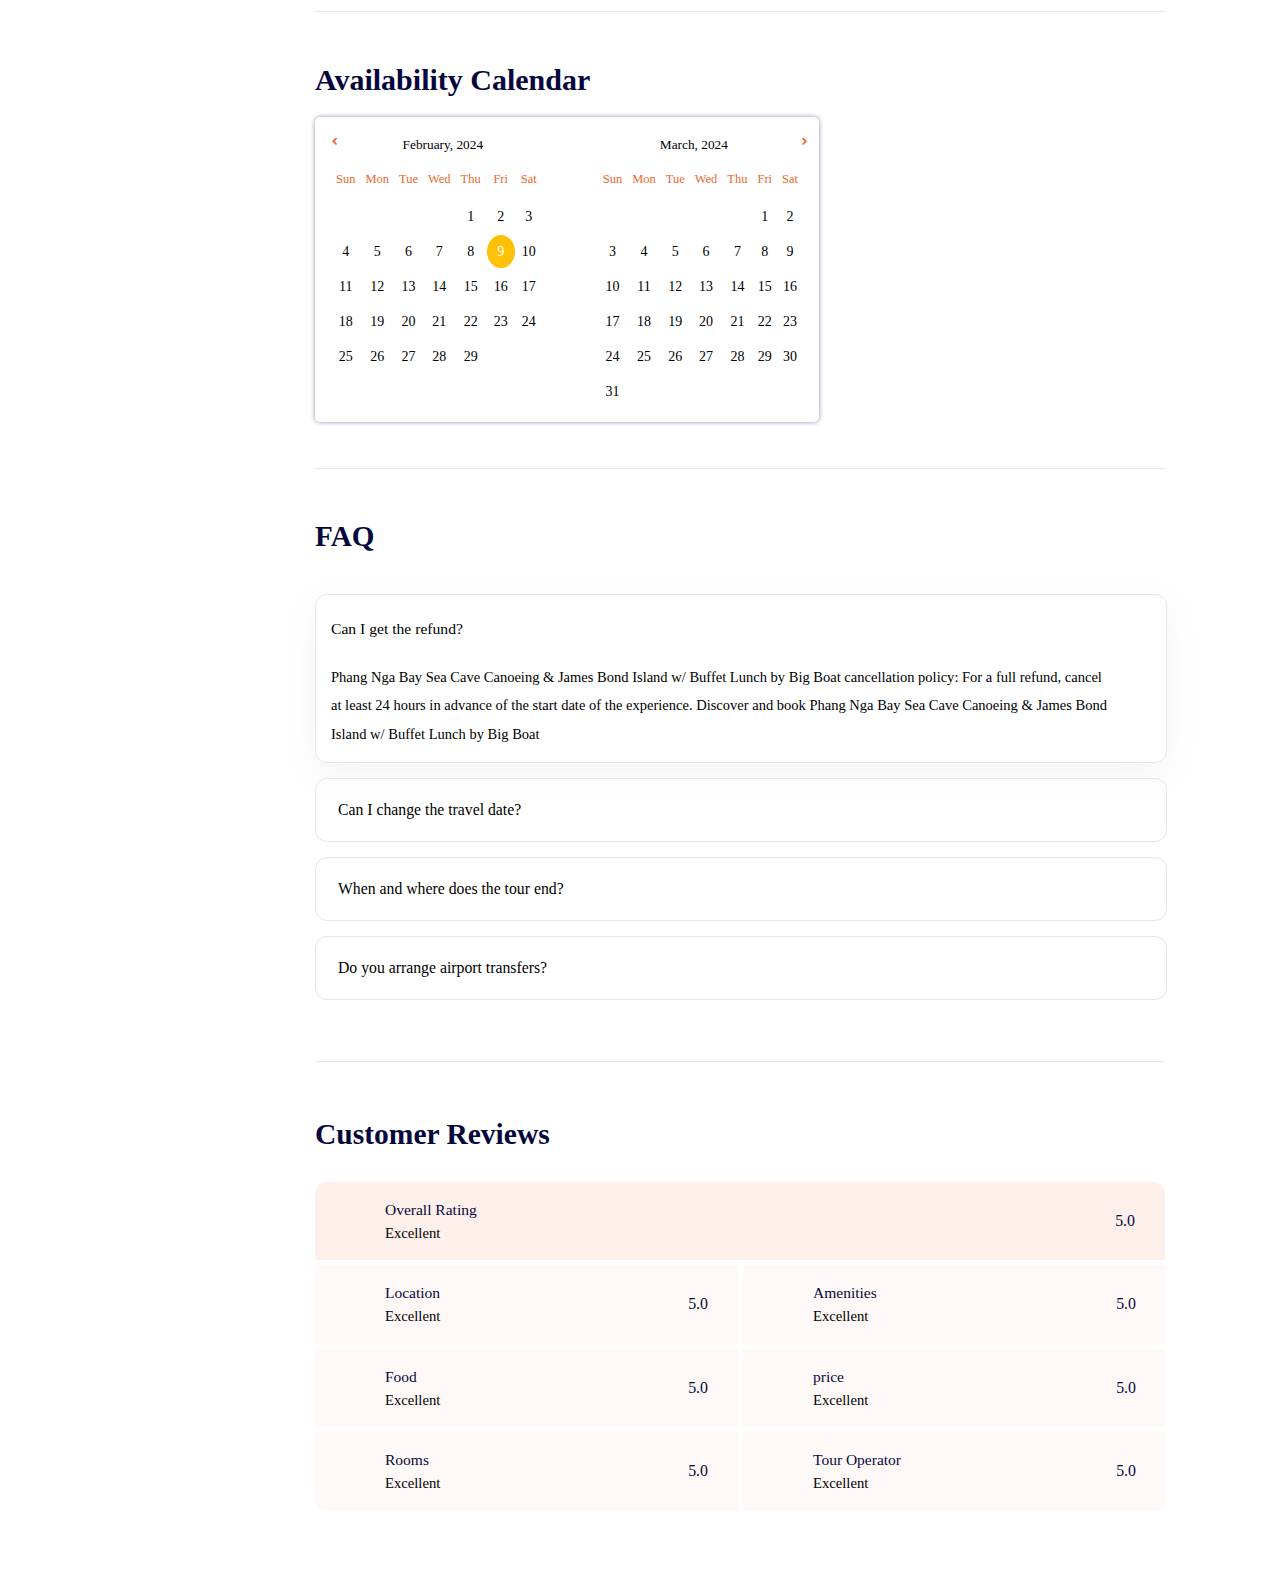
==== commit 61b5321d: "figma added" ====
--- a/Figma/index.html
+++ b/Figma/index.html
@@ -1,167 +1,250 @@
 <!DOCTYPE html>
 <html lang="en">
-
 <head>
-    <meta charset="UTF-8">
+    <meta charset="UTF-8">  
     <meta name="viewport" content="width=device-width, initial-scale=1.0">
     <title>Document</title>
-    <link rel="stylesheet" href="styles.css">
+    <link rel="stylesheet" href="./style_ft30_033/styles_afc.css">
+    <link rel="stylesheet" href="https://fonts.googleapis.com/css2?family=Material+Symbols+Outlined:opsz,wght,FILL,GRAD@20..48,100..700,0..1,-50..200" />
 </head>
+<body>
+<!-- ==================== SAIFUDDIN DHALI ========================= -->
 
-<body>
-    <!-- vibhor -->
-    <div class="vibhor-container-1">
-        <div class="vibhors1-heading">
+    <div id="calendar">
+        <div id="b_top"></div>
+        <h1>Availability Calendar</h1>
+        <div id="calendar_box">
             <div>
-                <img src="images/at.png" alt="">
-                <p>Ali Tufan</p>
-
-            </div>
-            <p>April 2023</p>
-        </div>
-
-        <div class="vibhor-text-1">
-            <p>Take this tour! Its fantastic!</p>
-        </div>
-
-        <div class="vibhor-text-2">
-            <p>Great for 4-5 hours to explore. Really a lot to see and tons of photo spots. Even have a passport for you
-                to collect all the
-                stamps as a souvenir. Must see for a Harry Potter fan.</p>
-        </div>
-
-        <div class="vibhors1">
-            <img src="images/vibimg1.png" alt="">
-            <img src="images/vibimg2.png" alt="">
-            <img src="images/vibimg3.png" alt="">
-        </div>
-
-        <div class="vibhor-text-3">
-            <p>Helpful</p>
-            <p>Not helpful</p>
-        </div>
-        <div class="vibhors1-heading">
+                <table>
+                    <p class="calendar-month"><span id="cm-left-arrow" class="material-symbols-outlined">
+                        chevron_left
+                        </span>February, 2024</p>
+                    <thead class="calendar-thead">
+                        <td>Sun</td>
+                        <td>Mon</td>
+                        <td>Tue</td>
+                        <td>Wed</td>
+                        <td>Thu</td>
+                        <td>Fri</td>
+                        <td>Sat</td>
+                    </thead>
+                    <tbody>
+                        <tr>
+                            <td></td>
+                            <td></td>
+                            <td></td>
+                            <td></td>
+                            <td>1</td>
+                            <td>2</td>
+                            <td>3</td>
+                        </tr>
+                        <tr>
+                            <td>4</td>
+                            <td>5</td>
+                            <td>6</td>
+                            <td>7</td>
+                            <td>8</td>
+                            <td id="calendar-day-9">9</td>
+                            <td>10</td>
+                        </tr>
+                        <tr>
+                            <td>11</td>
+                            <td>12</td>
+                            <td>13</td>
+                            <td>14</td>
+                            <td>15</td>
+                            <td>16</td>
+                            <td>17</td>
+                        </tr>
+                        <tr>
+                            <td>18</td>
+                            <td>19</td>
+                            <td>20</td>
+                            <td>21</td>
+                            <td>22</td>
+                            <td>23</td>
+                            <td>24</td>
+                        </tr>
+                        <tr>
+                            <td>25</td>
+                            <td>26</td>
+                            <td>27</td>
+                            <td>28</td>
+                            <td>29</td>
+                            <td></td>
+                            <td></td>
+                        </tr>
+                    </tbody>
+                    <tfoot>
+                        <tr>
+                            <td></td>
+                            <td></td>
+                            <td></td>
+                            <td></td>
+                            <td></td>
+                            <td></td>
+                            <td></td>
+                        </tr>
+                    </tfoot>
+                </table>
+            </div>
             <div>
-                <img src="images/at.png" alt="">
-                <p>Ali Tufan</p>
-
-            </div>
-            <p>April 2023</p>
-        </div>
-
-        <div class="vibhor-text-1">
-            <p>Take this tour! Its fantastic!</p>
-        </div>
-
-        <div class="vibhor-text-2">
-            <p>Great for 4-5 hours to explore. Really a lot to see and tons of photo spots. Even have a passport for you
-                to collect all the
-                stamps as a souvenir. Must see for a Harry Potter fan.</p>
-        </div>
-
-        <div class="vibhors1">
-            <img src="images/vibimg1.png" alt="">
-            <img src="images/vibimg2.png" alt="">
-            <img src="images/vibimg3.png" alt="">
-        </div>
-
-        <div class="vibhor-text-3">
-            <p>Helpful</p>
-            <p>Not helpful</p>
-        </div>
-        <div class="vibhors1-heading">
-            <div>
-                <img src="images/at.png" alt="">
-                <p>Ali Tufan</p>
-
-            </div>
-            <p>April 2023</p>
-        </div>
-
-        <div class="vibhor-text-1">
-            <p>Take this tour! Its fantastic!</p>
-        </div>
-
-        <div class="vibhor-text-2">
-            <p>Great for 4-5 hours to explore. Really a lot to see and tons of photo spots. Even have a passport for you
-                to collect all the
-                stamps as a souvenir. Must see for a Harry Potter fan.</p>
-        </div>
-
-        <div class="vibhors1">
-            <img src="images/vibimg1.png" alt="">
-            
-            <img src="images/vibimg2.png" alt="">
-            <img src="images/vibimg3.png" alt="">
-        </div>
-
-        <div class="vibhor-text-3">
-            <p>Helpful</p>
-            <p>Not helpful</p>
-        </div>
-
-        <button class="vibhor-btn">See more reviews</button>
-
-
-
-
+                <table>
+                    <p class="calendar-month">March, 2024<span id="cm-right-arrow" class="material-symbols-outlined">
+                        chevron_right
+                        </span></p>
+                    <thead class="calendar-thead">
+                        <td>Sun</td>
+                        <td>Mon</td>
+                        <td>Tue</td>
+                        <td>Wed</td>
+                        <td>Thu</td>
+                        <td>Fri</td>
+                        <td>Sat</td>
+                    </thead>
+                    <tbody>
+                        <tr>
+                            <td></td>
+                            <td></td>
+                            <td></td>
+                            <td></td>
+                            <td></td>
+                            <td>1</td>
+                            <td>2</td>
+                        </tr>
+                        <tr>
+                            <td>3</td>
+                            <td>4</td>
+                            <td>5</td>
+                            <td>6</td>
+                            <td>7</td>
+                            <td>8</td>
+                            <td>9</td>
+                        </tr>
+                        <tr>
+                            <td>10</td>
+                            <td>11</td>
+                            <td>12</td>
+                            <td>13</td>
+                            <td>14</td>
+                            <td>15</td>
+                            <td>16</td>
+                        </tr>
+                        <tr>
+                            <td>17</td>
+                            <td>18</td>
+                            <td>19</td>
+                            <td>20</td>
+                            <td>21</td>
+                            <td>22</td>
+                            <td>23</td>
+                        </tr>
+                        <tr>
+                            <td>24</td>
+                            <td>25</td>
+                            <td>26</td>
+                            <td>27</td>
+                            <td>28</td>
+                            <td>29</td>
+                            <td>30</td>
+                        </tr>
+                    </tbody>
+                    <tfoot>
+                        <tr>
+                            <td>31</td>
+                            <td></td>
+                            <td></td>
+                            <td></td>
+                            <td></td>
+                            <td></td>
+                            <td></td>
+                        </tr>
+                    </tfoot>
+                </table>
+            </div>
+        </div>
+        <div id="b_bottom"></div>
     </div>
-    <!-- rah -->
-
-    <div class="comment-form">
-        <h2>Leave a Reply</h2>
-        <p>Your email address will not be published. Required fields are marked *</p>
-        <div class="grid-text">
-            <p>Location</p>
-            <p>Amenities</p>
-            <p>Food</p>
-            <p>Room</p>
-            <p>Price</p>
-            <p>Tour Operator</p>
-
-        </div>
-        <div class="form-grid">
-            <div><p>Name</p></div>
-            <div><p>Email</p></div>
-            <div><p>Title</p></div>
-            <div><p>Comment</p></div>
-        </div>
-        <!-- <form>
-          <div class="form-group">
-           
-            <input type="text" class="form-control form-name" id="name" placeholder="Name" required>
-          </div>
-          <div class="form-group">
-            
-            <input type="email" class="form-control form-email" id="email" placeholder="Email" required>
-          </div>
-          <div class="form-group">
-           
-            <input type="text" class="form-control form-text" placeholder="Title" id="title">
-          </div>
-          <div class="form-group">
-            
-            <textarea class="form-control form-comment" id="comment" rows="5" placeholder="Comment" required></textarea>
-          </div>
-        </form> -->
-        <button type="submit" class="btn  vibhorbutton btn-primary">Post Comment</button>
+    <div id="faq-section">
+        <h1>FAQ</h1>
+        <div id="faq-box-1" class="faq-box">
+            <p>Can I get the refund?</p>
+            <p>Phang Nga Bay Sea Cave Canoeing & James Bond Island w/ Buffet Lunch by Big Boat cancellation policy: For a full
+                refund, cancel at least 24 hours in advance of the start date of the experience. Discover and book Phang Nga Bay
+                Sea Cave Canoeing & James Bond Island w/ Buffet Lunch by Big Boat</p>
+        </div>
+        <div id="faq-box-2" class="faq-box">
+            <p>Can I change the travel date?</p>
+        </div>
+        <div id="faq-box-3" class="faq-box">
+            <p>When and where does the tour end?</p>
+        </div>
+        <div id="faq-box-4" class="faq-box">
+            <p>Do you arrange airport transfers?</p>
+        </div>
+        <div id="border-bottom"></div>
     </div>
-
-
-
-
-
-
-
-
-    <!-- rah -->
-
-
-
-
-
-    <!-- vibhor -->
-
+    <div id="customer-review">
+        <p>Customer Reviews</p>
+        <div id="c-review">
+            <div id="c-review-1">
+                <div>
+                    <p>Overall Rating</p>
+                    <p>Excellent</p>
+                </div>
+                <p>5.0</p>
+            </div>
+            <!-- <div id="c-review-2">
+                <div>
+                    <p>Overall Rating</p>
+                    <p>Excellent</p>
+                </div>
+                <p>5.0</p>
+            </div> -->
+            <div id="c-review-3">
+                <div>
+                    <p>Location</p>
+                    <p>Excellent</p>
+                </div>
+                <p>5.0</p>
+            </div>
+            <div id="c-review-4">
+                <div>
+                    <p>Amenities</p>
+                    <p>Excellent</p>
+                </div>
+                <p>5.0</p>
+            </div>
+            <div id="c-review-5">
+                <div>
+                    <p>Food</p>
+                    <p>Excellent</p>
+                </div>
+                <p>5.0</p>
+            </div>
+            <div id="c-review-6">
+                <div>
+                    <p>price</p>
+                    <p>Excellent</p>
+                </div>
+                <p>5.0</p>
+            </div>
+            <div id="c-review-7">
+                <div>
+                    <p>Rooms</p>
+                    <p>Excellent</p>
+                </div>
+                <p>5.0</p>
+            </div>
+            <div id="c-review-8">
+                <div>
+                    <p>Tour Operator</p>
+                    <p>Excellent</p>
+                </div>
+                <p>5.0</p>
+            </div>
+        </div>
+    </div>
+<!-- ==================== SAIFUDDIN DHALI ========================= -->
 </body>
-
 </html>--- a/Figma/style_ft30_033/styles_afc.css
+++ b/Figma/style_ft30_033/styles_afc.css
@@ -0,0 +1,309 @@
+#calendar {
+  width: 880px;
+  height: auto;
+  margin-left: 300px;
+}
+#calendar > h1 {
+  font-family: Inter;
+  font-size: 30px;
+  font-weight: 700;
+  line-height: 45px;
+  text-align: left;
+  color: #05073C;
+  margin-left: 15px;
+  margin-top: 45px;
+  margin-bottom: 15px;
+}
+
+#calendar_box {
+  width: 504px;
+  height: 305.25px;
+  border: 0px solid #8798AD;
+  box-shadow: 0px 0px 5px 0px #8798AD;
+  border-radius: 5px;
+  margin-left: 15px;
+  margin-bottom: 45px;
+  display: flex;
+  justify-content: space-between;
+  box-sizing: border-box;
+  padding: 15px;
+}
+
+#calendar > #b_top {
+  width: 850px;
+  height: 1px;
+  border-bottom: 1px solid #E7E6E6;
+  margin-left: 15px;
+  margin-top: 10px;
+}
+#calendar > #b_bottom {
+  width: 850px;
+  height: 1px;
+  border-bottom: 1px solid #E7E6E6;
+  margin-left: 15px;
+  margin-top: 0px;
+}
+
+.calendar-month {
+  font-family: Inter;
+  font-size: 13.34px;
+  font-weight: 400;
+  line-height: 26.25px;
+  color: black;
+  display: flex;
+  justify-content: center;
+}
+.calendar-month > span {
+  color: #EB662B;
+  font-size: 13.34px;
+  font-weight: 700;
+  margin-top: 3px;
+}
+.calendar-month > #cm-left-arrow {
+  position: relative;
+  left: -62px;
+}
+.calendar-month > #cm-right-arrow {
+  position: relative;
+  left: 70px;
+}
+
+.calendar-thead {
+  font-family: Inter;
+  font-size: 12.49px;
+  font-weight: 500;
+  line-height: 24.38px;
+  text-align: center;
+  color: #EB662B;
+}
+
+tbody, tfoot > tr > td {
+  font-family: Inter;
+  font-size: 14px;
+  font-weight: 400;
+  line-height: 20px;
+  text-align: center;
+}
+
+td {
+  padding-left: 4px;
+  padding-right: 4px;
+  padding-top: 7px;
+  padding-bottom: 6px;
+  text-align: center;
+}
+
+#calendar-day-9 {
+  width: 20px;
+  height: 15px;
+  border-radius: 50%;
+  background-color: #FFC107;
+  color: white;
+}
+
+#faq-section {
+  width: 880px;
+  height: auto;
+  margin-left: 300px;
+}
+#faq-section > h1 {
+  font-family: Inter;
+  font-size: 29.18px;
+  font-weight: 700;
+  line-height: 45px;
+  text-align: left;
+  color: #05073C;
+  margin-left: 15px;
+  margin-top: 45px;
+  margin-bottom: 35px;
+}
+
+#faq-box-1 {
+  width: 850px;
+  height: 166.38px;
+  border: 1px solid #E7E6E6;
+  box-shadow: 0px 10px 40px 0px rgba(0, 0, 0, 0.0509803922);
+  border-radius: 12px;
+  margin-left: 15px;
+  margin-bottom: 15px;
+}
+
+.faq-box {
+  width: 850px;
+  height: 62px;
+  border: 1px solid #E7E6E6;
+  box-shadow: 0px;
+  border-radius: 12px;
+  margin-left: 15px;
+  margin-bottom: 15px;
+}
+.faq-box > p {
+  font-family: Inter;
+  font-size: 15.63px;
+  font-weight: 500;
+  line-height: 28px;
+}
+
+#faq-box-1 > p:nth-child(1) {
+  font-family: Inter;
+  font-size: 15.63px;
+  font-weight: 500;
+  line-height: 28px;
+  margin-left: 15px;
+  margin-top: 20px;
+  margin-bottom: 20px;
+}
+
+#faq-box-1 > p:nth-child(2) {
+  font-family: Inter;
+  font-size: 14.53px;
+  font-weight: 400;
+  line-height: 28.13px;
+  color: black;
+  width: 784px;
+  margin-left: 15px;
+}
+
+#faq-box-2 > p {
+  height: 62px;
+  display: flex;
+  align-items: center;
+  font-family: Inter;
+  font-size: 15.75px;
+  font-weight: 500;
+  line-height: 28px;
+  margin-left: 22px;
+  color: black;
+}
+
+#faq-box-3 > p {
+  height: 62px;
+  display: flex;
+  align-items: center;
+  font-family: Inter;
+  font-size: 15.75px;
+  font-weight: 500;
+  line-height: 28px;
+  margin-left: 22px;
+  color: black;
+}
+
+#faq-box-4 > p {
+  height: 62px;
+  display: flex;
+  align-items: center;
+  font-family: Inter;
+  font-size: 15.75px;
+  font-weight: 500;
+  line-height: 28px;
+  margin-left: 22px;
+  color: black;
+}
+
+#border-bottom {
+  width: 850px;
+  height: 1px;
+  border-bottom: 1px solid #E7E6E6;
+  margin-left: 15px;
+  margin-top: 60px;
+}
+
+#customer-review {
+  width: 880px;
+  min-height: 470px;
+  margin-left: 300px;
+}
+#customer-review > p {
+  font-family: Inter;
+  font-size: 29.53px;
+  font-weight: 700;
+  line-height: 45px;
+  text-align: left;
+  margin-left: 15px;
+  color: #05073C;
+  margin-top: 50px;
+  margin-bottom: 25px;
+}
+
+#c-review {
+  width: 850px;
+  height: auto;
+  margin-left: 15px;
+  margin-top: 5px;
+  gap: 0px;
+  border-radius: 12px;
+  opacity: 0px;
+  display: grid;
+  gap: 5px;
+  grid-template-columns: repeat(2, 1fr);
+}
+#c-review > div {
+  width: 423px;
+  height: 78.5px;
+  display: flex;
+  justify-content: space-between;
+  align-items: center;
+}
+#c-review > div > p {
+  font-family: Inter;
+  font-size: 15.88px;
+  font-weight: 500;
+  line-height: 30px;
+  text-align: left;
+  color: #05073C;
+  margin-right: 30px;
+}
+#c-review > div > div {
+  margin-left: 70px;
+}
+#c-review > div > div > p:nth-child(1) {
+  font-family: Inter;
+  font-size: 15.5px;
+  font-weight: 500;
+  line-height: 24px;
+  text-align: left;
+  color: #05073C;
+}
+#c-review > div > div > p:nth-child(2) {
+  font-family: Inter;
+  font-size: 14.65px;
+  font-weight: 400;
+  line-height: 22.5px;
+  text-align: left;
+}
+#c-review > #c-review-1 {
+  background-color: #fdf0ea;
+  border-top-left-radius: 12px;
+  border-top-right-radius: 12px;
+  grid-area: 1/1/2/3;
+  width: 850px;
+}
+#c-review > #c-review-2 {
+  background-color: #fdf0ea;
+  border-top-right-radius: 12px;
+}
+#c-review > #c-review-3 {
+  background-color: #fef9f7;
+}
+#c-review > #c-review-4 {
+  background-color: #fef9f7;
+}
+#c-review > #c-review-5 {
+  background-color: #fef9f7;
+}
+#c-review > #c-review-6 {
+  background-color: #fef9f7;
+}
+#c-review > #c-review-7 {
+  background-color: #fef9f7;
+  border-bottom-left-radius: 12px;
+}
+#c-review > #c-review-8 {
+  background-color: #fef9f7;
+  border-bottom-right-radius: 12px;
+}
+
+* {
+  margin: 0px;
+  padding: 0px;
+}/*# sourceMappingURL=styles_afc.css.map */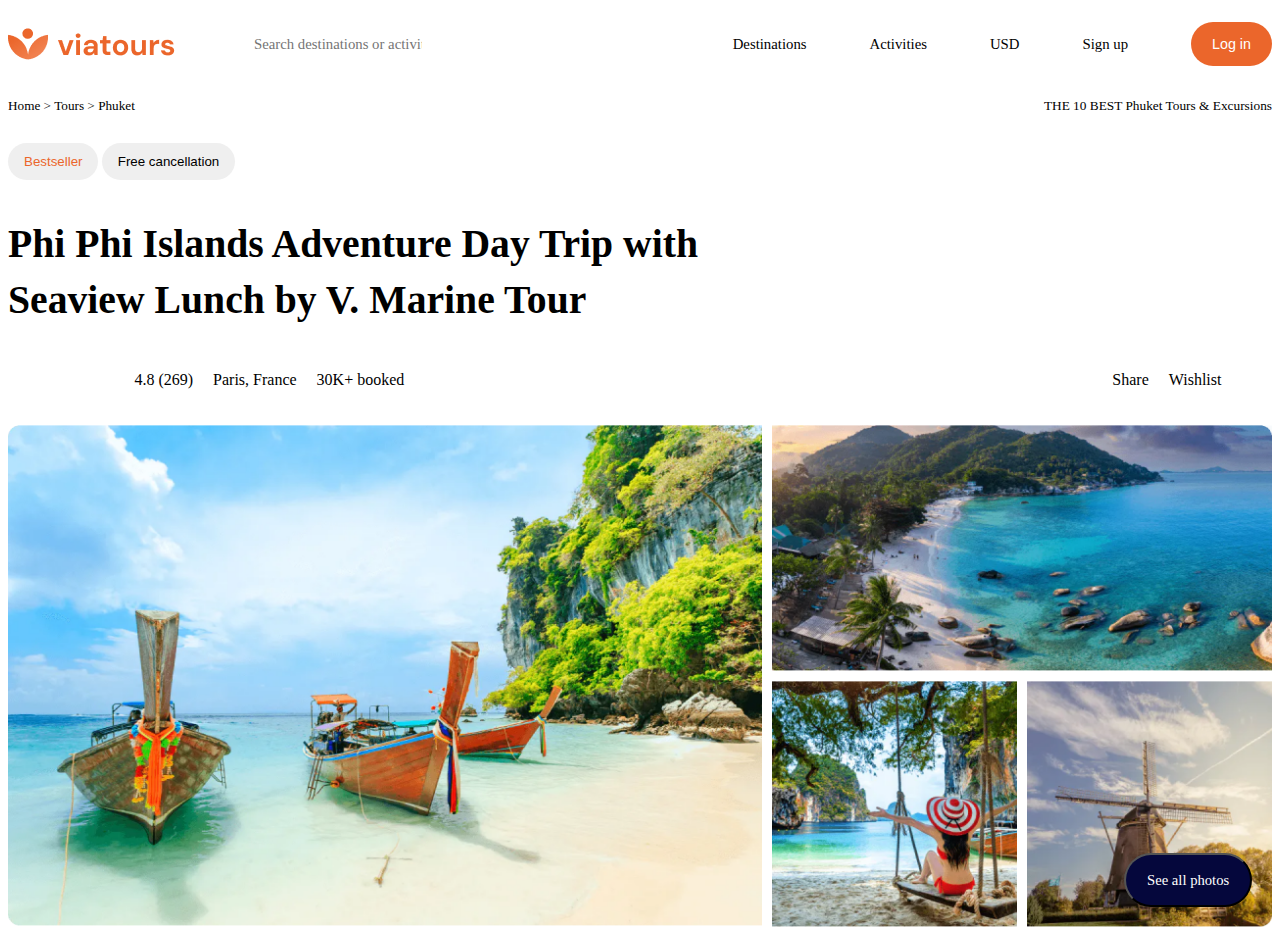
==== commit f409ca26: "completed responsiveness" ====
--- a/Figma/index.html
+++ b/Figma/index.html
@@ -4,247 +4,69 @@
     <meta charset="UTF-8">  
     <meta name="viewport" content="width=device-width, initial-scale=1.0">
     <title>Document</title>
-    <link rel="stylesheet" href="./style_ft30_033/styles_afc.css">
-    <link rel="stylesheet" href="https://fonts.googleapis.com/css2?family=Material+Symbols+Outlined:opsz,wght,FILL,GRAD@20..48,100..700,0..1,-50..200" />
+    <link rel="stylesheet" href="styles.css">
 </head>
 <body>
-<!-- ==================== SAIFUDDIN DHALI ========================= -->
+  <header id="header">
+    <div class="navbar">
+      <div class="nav-search">
+        <img src="images/logo-1.svg.png" alt="logo">
+        <form action="">
+          <input
+            type="search"
+            placeholder="Search destinations or activities"
+          />
+        </form>
+      </div>
+      <div class="buttons">
+        <span class="hide">Destinations</span>
+        <span class="hide">Activities</span>
+        <span class="hide">USD</span>
+        <span>Sign up</span>
+        <span><button>Log in</button></span>
+      </div>
+    </div>
+  </header>
+  <section id="pradeep">
+    <div class="phuket">
+      <div class="left">
+        <span>Home > </span><span>Tours > </span><span>Phuket</span>
+      </div>
+      <div class="right">
+        <p>THE 10 BEST Phuket Tours & Excursions</p>
+      </div>
+    </div>
+    <div class="bestseller">
+      <button>Bestseller</button>
+      <button>Free cancellation</button>
+    </div>
+    <div class="tourheading">
+      <h1>Phi Phi Islands Adventure Day Trip with Seaview Lunch by V. Marine Tour</h1>
+    </div>
 
-    <div id="calendar">
-        <div id="b_top"></div>
-        <h1>Availability Calendar</h1>
-        <div id="calendar_box">
-            <div>
-                <table>
-                    <p class="calendar-month"><span id="cm-left-arrow" class="material-symbols-outlined">
-                        chevron_left
-                        </span>February, 2024</p>
-                    <thead class="calendar-thead">
-                        <td>Sun</td>
-                        <td>Mon</td>
-                        <td>Tue</td>
-                        <td>Wed</td>
-                        <td>Thu</td>
-                        <td>Fri</td>
-                        <td>Sat</td>
-                    </thead>
-                    <tbody>
-                        <tr>
-                            <td></td>
-                            <td></td>
-                            <td></td>
-                            <td></td>
-                            <td>1</td>
-                            <td>2</td>
-                            <td>3</td>
-                        </tr>
-                        <tr>
-                            <td>4</td>
-                            <td>5</td>
-                            <td>6</td>
-                            <td>7</td>
-                            <td>8</td>
-                            <td id="calendar-day-9">9</td>
-                            <td>10</td>
-                        </tr>
-                        <tr>
-                            <td>11</td>
-                            <td>12</td>
-                            <td>13</td>
-                            <td>14</td>
-                            <td>15</td>
-                            <td>16</td>
-                            <td>17</td>
-                        </tr>
-                        <tr>
-                            <td>18</td>
-                            <td>19</td>
-                            <td>20</td>
-                            <td>21</td>
-                            <td>22</td>
-                            <td>23</td>
-                            <td>24</td>
-                        </tr>
-                        <tr>
-                            <td>25</td>
-                            <td>26</td>
-                            <td>27</td>
-                            <td>28</td>
-                            <td>29</td>
-                            <td></td>
-                            <td></td>
-                        </tr>
-                    </tbody>
-                    <tfoot>
-                        <tr>
-                            <td></td>
-                            <td></td>
-                            <td></td>
-                            <td></td>
-                            <td></td>
-                            <td></td>
-                            <td></td>
-                        </tr>
-                    </tfoot>
-                </table>
-            </div>
-            <div>
-                <table>
-                    <p class="calendar-month">March, 2024<span id="cm-right-arrow" class="material-symbols-outlined">
-                        chevron_right
-                        </span></p>
-                    <thead class="calendar-thead">
-                        <td>Sun</td>
-                        <td>Mon</td>
-                        <td>Tue</td>
-                        <td>Wed</td>
-                        <td>Thu</td>
-                        <td>Fri</td>
-                        <td>Sat</td>
-                    </thead>
-                    <tbody>
-                        <tr>
-                            <td></td>
-                            <td></td>
-                            <td></td>
-                            <td></td>
-                            <td></td>
-                            <td>1</td>
-                            <td>2</td>
-                        </tr>
-                        <tr>
-                            <td>3</td>
-                            <td>4</td>
-                            <td>5</td>
-                            <td>6</td>
-                            <td>7</td>
-                            <td>8</td>
-                            <td>9</td>
-                        </tr>
-                        <tr>
-                            <td>10</td>
-                            <td>11</td>
-                            <td>12</td>
-                            <td>13</td>
-                            <td>14</td>
-                            <td>15</td>
-                            <td>16</td>
-                        </tr>
-                        <tr>
-                            <td>17</td>
-                            <td>18</td>
-                            <td>19</td>
-                            <td>20</td>
-                            <td>21</td>
-                            <td>22</td>
-                            <td>23</td>
-                        </tr>
-                        <tr>
-                            <td>24</td>
-                            <td>25</td>
-                            <td>26</td>
-                            <td>27</td>
-                            <td>28</td>
-                            <td>29</td>
-                            <td>30</td>
-                        </tr>
-                    </tbody>
-                    <tfoot>
-                        <tr>
-                            <td>31</td>
-                            <td></td>
-                            <td></td>
-                            <td></td>
-                            <td></td>
-                            <td></td>
-                            <td></td>
-                        </tr>
-                    </tfoot>
-                </table>
-            </div>
-        </div>
-        <div id="b_bottom"></div>
+    <div class="tourdata">
+
+      <div class="touranalysis">
+        <div><p class="rating">4.8 (269)</p></div>
+        <div><p class="location">Paris, France</p></div>
+        <div><p class="booked">30K+ booked</p></div>
+      </div>
+
+      <div class="buttons">
+        <div><p class="share">Share</p></div>
+        <div><p class="Wishlist">Wishlist</p></div>
+      </div>
     </div>
-    <div id="faq-section">
-        <h1>FAQ</h1>
-        <div id="faq-box-1" class="faq-box">
-            <p>Can I get the refund?</p>
-            <p>Phang Nga Bay Sea Cave Canoeing & James Bond Island w/ Buffet Lunch by Big Boat cancellation policy: For a full
-                refund, cancel at least 24 hours in advance of the start date of the experience. Discover and book Phang Nga Bay
-                Sea Cave Canoeing & James Bond Island w/ Buffet Lunch by Big Boat</p>
-        </div>
-        <div id="faq-box-2" class="faq-box">
-            <p>Can I change the travel date?</p>
-        </div>
-        <div id="faq-box-3" class="faq-box">
-            <p>When and where does the tour end?</p>
-        </div>
-        <div id="faq-box-4" class="faq-box">
-            <p>Do you arrange airport transfers?</p>
-        </div>
-        <div id="border-bottom"></div>
+
+    <div class="destinationimages">
+
+      <img class="item1" src="images/image_1.png" alt="image" width="100%">
+      <img class="item2" src="images/image_2.png" alt="image" width="100%">
+      <img class="item3" src="images/image_3.png" alt="image" width="100%">
+      <img class="item4" src="images/image_4.png" alt="image" width="100%">
+
+      <button class="seeall">See all photos</button>
     </div>
-    <div id="customer-review">
-        <p>Customer Reviews</p>
-        <div id="c-review">
-            <div id="c-review-1">
-                <div>
-                    <p>Overall Rating</p>
-                    <p>Excellent</p>
-                </div>
-                <p>5.0</p>
-            </div>
-            <!-- <div id="c-review-2">
-                <div>
-                    <p>Overall Rating</p>
-                    <p>Excellent</p>
-                </div>
-                <p>5.0</p>
-            </div> -->
-            <div id="c-review-3">
-                <div>
-                    <p>Location</p>
-                    <p>Excellent</p>
-                </div>
-                <p>5.0</p>
-            </div>
-            <div id="c-review-4">
-                <div>
-                    <p>Amenities</p>
-                    <p>Excellent</p>
-                </div>
-                <p>5.0</p>
-            </div>
-            <div id="c-review-5">
-                <div>
-                    <p>Food</p>
-                    <p>Excellent</p>
-                </div>
-                <p>5.0</p>
-            </div>
-            <div id="c-review-6">
-                <div>
-                    <p>price</p>
-                    <p>Excellent</p>
-                </div>
-                <p>5.0</p>
-            </div>
-            <div id="c-review-7">
-                <div>
-                    <p>Rooms</p>
-                    <p>Excellent</p>
-                </div>
-                <p>5.0</p>
-            </div>
-            <div id="c-review-8">
-                <div>
-                    <p>Tour Operator</p>
-                    <p>Excellent</p>
-                </div>
-                <p>5.0</p>
-            </div>
-        </div>
-    </div>
-<!-- ==================== SAIFUDDIN DHALI ========================= -->
+  </section>
 </body>
 </html>--- a/Figma/styles.css
+++ b/Figma/styles.css
@@ -0,0 +1,234 @@
+#header .navbar {
+  max-width: 1320px;
+  width: 100%;
+  height: auto;
+  display: flex;
+  align-items: center;
+  justify-content: space-between;
+}
+#header .navbar .nav-search {
+  padding: 20px 0px;
+  display: flex;
+  align-items: center;
+  justify-content: space-evenly;
+  gap: 77px;
+}
+#header .navbar .nav-search input {
+  font-family: Inter;
+  font-weight: 400;
+  font-size: 14.77px;
+  border: 0;
+  height: 20px;
+  color: #757575;
+}
+@media screen and (max-width: 768px) {
+  #header .navbar .nav-search {
+    flex-direction: column;
+    align-items: center;
+    gap: 20px;
+  }
+  #header .navbar .nav-search input {
+    width: 100%;
+    border-radius: 150px;
+    height: 35px;
+    width: 210px;
+  }
+}
+#header .navbar .buttons {
+  font-family: Inter;
+  font-size: 14.77px;
+  font-weight: 400;
+  line-height: 28.13px;
+  display: flex;
+  align-items: center;
+  gap: 63px;
+}
+@media screen and (max-width: 990px) {
+  #header .navbar .buttons .hide {
+    display: none;
+  }
+}
+@media screen and (max-width: 560px) {
+  #header .navbar .buttons {
+    margin: 10px 0px;
+  }
+  #header .navbar .buttons .hide {
+    display: none;
+  }
+}
+#header .navbar button {
+  color: #fff;
+  border: 0;
+  background-color: #eb662b;
+  font-family: "Inter", sans-serif;
+  font-size: 14.3px;
+  font-weight: 500;
+  text-align: center;
+  padding: 12px 21px 12px 21px;
+  height: 44px;
+  box-sizing: border-box;
+  border-radius: 200px;
+}
+@media screen and (max-width: 768px) {
+  #header .navbar {
+    flex-direction: column;
+    align-items: center;
+  }
+}
+
+#pradeep {
+  max-width: 1320px;
+  width: 100%;
+  margin: auto;
+}
+#pradeep .phuket {
+  display: flex;
+  justify-content: space-between;
+  align-items: center;
+}
+#pradeep .phuket .left {
+  font-family: Inter;
+  font-size: 13.23px;
+  font-weight: 400;
+  line-height: 26.25px;
+  text-align: left;
+}
+#pradeep .phuket .right {
+  font-family: Inter;
+  font-size: 13.34px;
+  font-weight: 400;
+  line-height: 26.25px;
+  text-align: left;
+}
+@media screen and (max-width: 768px) {
+  #pradeep .phuket {
+    flex-direction: column;
+    align-items: center;
+  }
+}
+#pradeep .bestseller {
+  font-family: Inter;
+  font-size: 13.67px;
+  font-weight: 500;
+  line-height: 28px;
+  padding: 10px 0px;
+}
+#pradeep .bestseller button:nth-of-type(1) {
+  text-align: center;
+  color: #EB662B;
+  border: 0px;
+  padding: 11px 15.8px 11px 16px;
+  border-radius: 25px;
+}
+#pradeep .bestseller button:nth-of-type(2) {
+  padding: 11px 15.8px 11px 16px;
+  border-radius: 200px;
+  border: 0px;
+  text-align: center;
+}
+@media screen and (max-width: 768px) {
+  #pradeep .bestseller {
+    display: flex;
+    align-items: center;
+    justify-content: space-evenly;
+  }
+}
+#pradeep .tourheading {
+  display: flex;
+  flex-wrap: wrap;
+  width: 60%;
+}
+#pradeep .tourheading h1 {
+  font-family: Inter;
+  font-size: 39.69px;
+  font-weight: 700;
+  line-height: 56px;
+  text-align: left;
+}
+@media screen and (max-width: 768px) {
+  #pradeep .tourheading {
+    width: 100%;
+  }
+  #pradeep .tourheading h1 {
+    text-align: center;
+  }
+}
+#pradeep .tourdata {
+  display: flex;
+  justify-content: space-between;
+  border: 0;
+}
+#pradeep .tourdata .touranalysis {
+  display: flex;
+  gap: 20px;
+  margin-left: 10%;
+}
+#pradeep .tourdata .buttons {
+  display: flex;
+  gap: 20px;
+  margin-right: 4%;
+}
+@media screen and (max-width: 768px) {
+  #pradeep .tourdata {
+    flex-direction: column;
+    align-items: center;
+  }
+}
+#pradeep .destinationimages {
+  position: relative;
+  margin: 20px auto;
+  display: grid;
+  grid-template-columns: repeat(5, 1fr);
+  grid-template-rows: repeat(2, 1fr);
+  gap: 10px;
+}
+#pradeep .destinationimages .item1, #pradeep .destinationimages .item2, #pradeep .destinationimages .item3, #pradeep .destinationimages .item4 {
+  width: 100%;
+}
+#pradeep .destinationimages .item1 {
+  grid-row-start: 1;
+  grid-row-end: 3;
+  grid-column-start: 1;
+  grid-column-end: 4;
+}
+#pradeep .destinationimages .item2 {
+  grid-row-start: 1;
+  grid-row-end: 2;
+  grid-column-start: 4;
+  grid-column-end: 6;
+}
+#pradeep .destinationimages .item3 {
+  grid-row-start: 2;
+  grid-row-end: 3;
+  grid-column-start: 4;
+  grid-column-end: 5;
+}
+#pradeep .destinationimages .item4 {
+  grid-row-start: 2;
+  grid-row-end: 3;
+  grid-column-start: 5;
+  grid-column-end: 6;
+}
+#pradeep .destinationimages .seeall {
+  position: absolute;
+  right: 20px;
+  bottom: 20px;
+  font-family: Inter;
+  font-size: 14.65px;
+  font-weight: 500;
+  line-height: 24px;
+  text-align: center;
+  padding: 13px 20.8px 13px 21px;
+  border-radius: 200px;
+  background-color: #05073C;
+  color: #fff;
+}
+@media screen and (max-width: 768px) {
+  #pradeep .destinationimages .seeall {
+    text-align: center;
+    padding: 7px 10px 6px 10px;
+    border-radius: 200px;
+    background-color: #05073C;
+    color: #fff;
+  }
+}/*# sourceMappingURL=styles.css.map */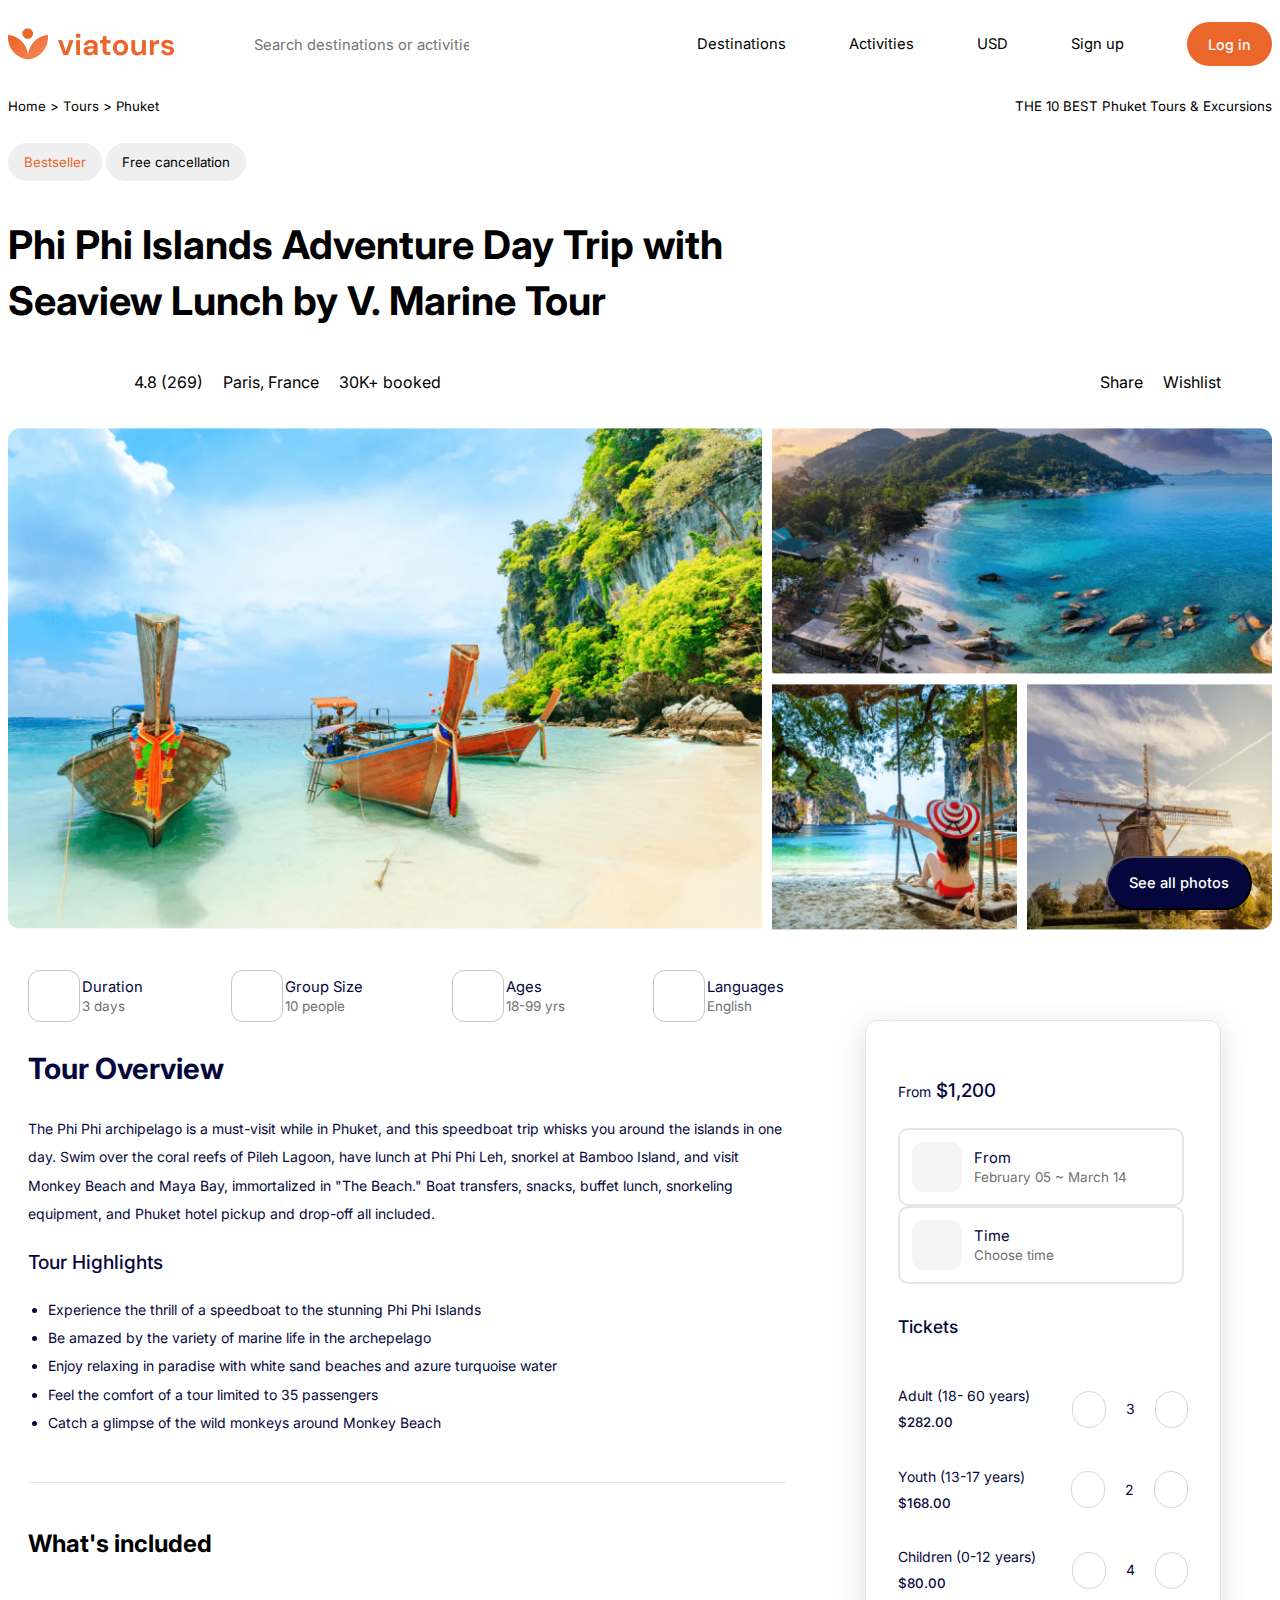
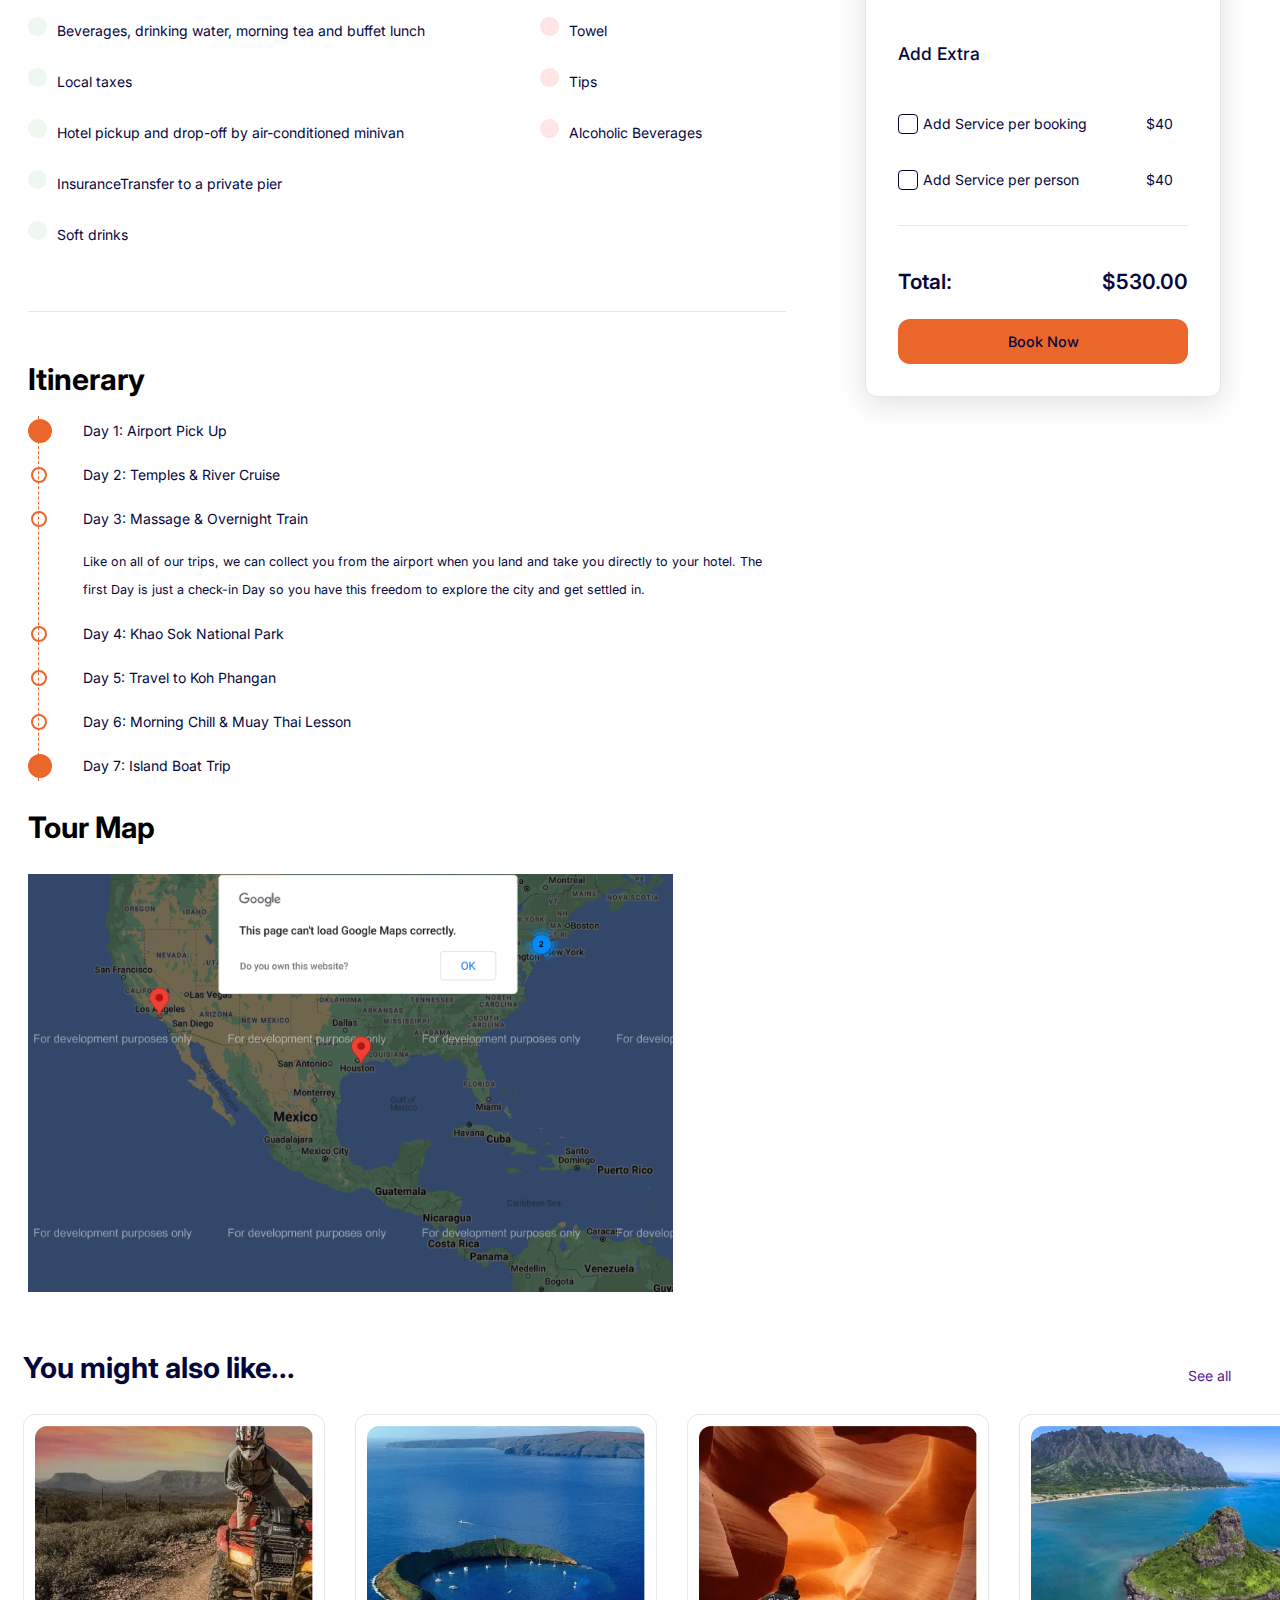
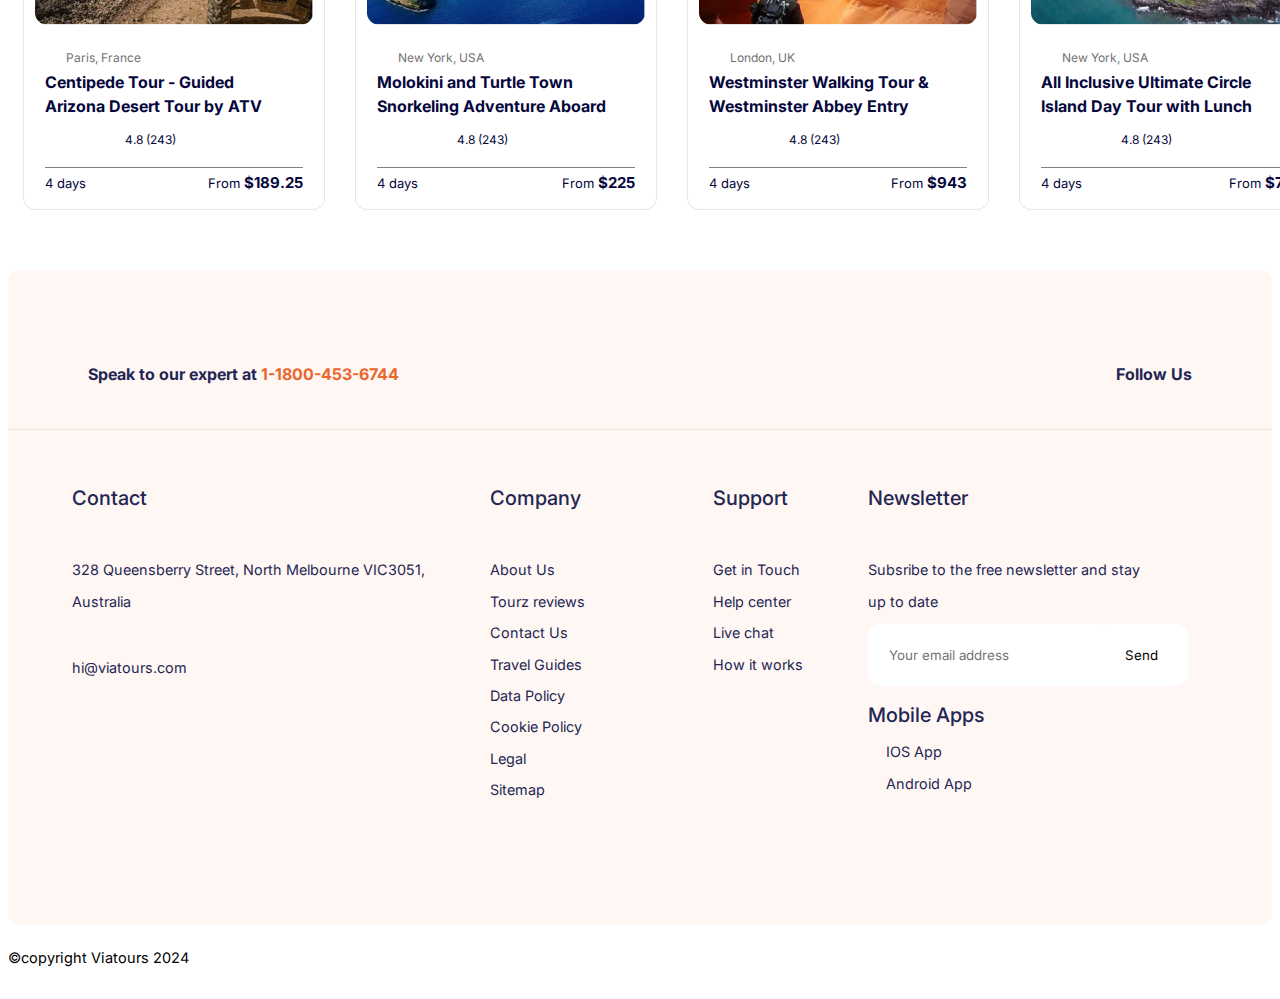
==== commit f49c0cd6: "Merge branch 'main' into ft31_235/day7" ====
--- a/Figma/index.html
+++ b/Figma/index.html
@@ -1,8 +1,8 @@
 <!DOCTYPE html>
 <html lang="en">
-<head>
-    <meta charset="UTF-8">  
-    <meta name="viewport" content="width=device-width, initial-scale=1.0">
+  <head>
+    <meta charset="UTF-8" />
+    <meta name="viewport" content="width=device-width, initial-scale=1.0" />
     <title>Document</title>
     <link rel="stylesheet" href="styles.css">
 </head>
@@ -68,5 +68,341 @@
       <button class="seeall">See all photos</button>
     </div>
   </section>
+ <div>
+        <div class="section-3-main-container">
+            <!-- card -->
+          <div class="section3-card">
+            <div class="section3-card-head">
+                <p><span>From</span>&nbsp;$1,200</p>
+            </div>
+                <div>
+                    <div>
+                        <div class="section-3-abdulla">
+                            <div class="box-in-section-card"></div>
+                            <div>
+                              <p class="section-3-text1">From</p>
+                              <p class="section-3-text2">February 05 ~ March 14</p>
+                            </div>
+                          </div>
+                    </div>
+                    <div class="section-3-abdulla">
+                        <div class="box-in-section-card"></div>
+                        <div>
+                          <p class="section-3-text1">Time</p>
+                          <p class="section-3-text2">Choose time</p>
+                        </div>
+                      </div>
+                    </div>
+                    <h5>Tickets</h5>
+                    <div class="section-3-adult">
+                        <p>Adult (18- 60 years) <span>$282.00</span></p>
+                        <div class="adult-circle"></div>
+                        <p>3</p>
+                        <div class="adult-circle"></div>
+                    </div>
+                    <div class="section-3-adult">
+                        <p>Youth (13-17 years) <span>$168.00</span></p>
+                        <div class="adult-circle"></div>
+                        <p>2</p>
+                        <div class="adult-circle"></div>
+                    </div>
+                    <div class="section-3-adult">
+                        <p>Children (0-12 years) <span>$80.00</span></p>
+                        <div class="adult-circle"></div>
+                        <p>4</p>
+                        <div class="adult-circle"></div>
+                    </div>
+                    <h5>Add Extra</h5>
+                    <div class="section3-service-parent">
+                        <div class="section3-service-child">
+                            <div class="square"></div>
+                            <p>Add Service per booking</p>
+                        </div>
+                        <div>
+                            <p class="rupee">$40</p>
+                        </div>
+                    </div>
+                    <div class="section3-service-parent">
+                        <div class="section3-service-child">
+                            <div class="square"></div>
+                            <p>Add Service per person</p>
+                        </div>
+                        <div>
+                            <p class="rupee">$40</p>
+                        </div>
+                    </div>
+                    <div class="section-3-border"></div>
+                    <div class="section-last-total">
+                        <p>Total:</p>
+                        <p>$530.00</p>
+                    </div>
+                    <div class="section-3-button">
+                        <button>Book Now</button>
+                    </div>
+        </div>
+          <!-- card -->
+            <div class="section-container">
+                <div class="section-3-main">
+                  <div class="section-3-abdulla">
+                    <div class="box-in-section-3"></div>
+                    <div>
+                      <p class="section-3-text1">Duration</p>
+                      <p class="section-3-text2">3 days</p>
+                    </div>
+                  </div>
+                  <div class="section-3-abdulla">
+                    <div class="box-in-section-3"></div>
+                    <div>
+                      <p class="section-3-text1">Group Size</p>
+                      <p class="section-3-text2">10 people</p>
+                    </div>
+                  </div>
+                  <div class="section-3-abdulla">
+                    <div class="box-in-section-3"></div>
+                    <div>
+                      <p class="section-3-text1">Ages</p>
+                      <p class="section-3-text2">18-99 yrs</p>
+                    </div>
+                  </div>
+                  <div class="section-3-abdulla">
+                    <div class="box-in-section-3"></div>
+                    <div>
+                      <p class="section-3-text1">Languages</p>
+                      <p class="section-3-text2">English</p>
+                    </div>
+                  </div>
+                </div>
+                <div class="section-3-tour">
+                  <h2>Tour Overview</h2>
+                  <p>
+                    The Phi Phi archipelago is a must-visit while in Phuket, and this
+                    speedboat trip whisks you around the islands in one day. Swim over the
+                    coral reefs of Pileh Lagoon, have lunch at Phi Phi Leh, snorkel at
+                    Bamboo Island, and visit Monkey Beach and Maya Bay, immortalized in
+                    "The Beach." Boat transfers, snacks, buffet lunch, snorkeling
+                    equipment, and Phuket hotel pickup and drop-off all included.
+                  </p>
+                  <h3>Tour Highlights</h3>
+                  <ul>
+                    <li>
+                      Experience the thrill of a speedboat to the stunning Phi Phi Islands
+                    </li>
+                    <li>Be amazed by the variety of marine life in the archepelago</li>
+                    <li>
+                      Enjoy relaxing in paradise with white sand beaches and azure
+                      turquoise water
+                    </li>
+                    <li>Feel the comfort of a tour limited to 35 passengers</li>
+                    <li>Catch a glimpse of the wild monkeys around Monkey Beach</li>
+                  </ul>
+                </div>
+                <div class="section-3-border"></div>
+                <div>
+                  <h2>What's included</h2>
+                  <div class="section-3-list">
+                    <div class="section-3-list1">
+                      <ul>
+                        <li>Beverages, drinking water, morning tea and buffet lunch</li>
+                        <li>Local taxes</li>
+                        <li>Hotel pickup and drop-off by air-conditioned minivan</li>
+                        <li>InsuranceTransfer to a private pier</li>
+                        <li>Soft drinks</li>
+                      </ul>
+                    </div>
+                    <div class="section-3-list2">
+                      <ul>
+                        <li>Towel</li>
+                        <li>Tips</li>
+                        <li>Alcoholic Beverages</li>
+                      </ul>
+                    </div>
+                  </div>
+                </div>
+                <div class="section-3-border"></div>
+                <div class="section-itinerary">
+                      <h2>Itinerary</h2>
+                      <div class="section-itinerary-list">
+                          <p>Day 1: Airport Pick Up</p>
+                          <p>Day 2: Temples & River Cruise</p>
+                          <p>Day 3: Massage & Overnight Train</p>
+                          <p class="long-para">Like on all of our trips, we can collect you from the airport when you land and take
+                              you directly to your hotel. The first Day is just a check-in Day so you have this
+                              freedom to explore the city and get settled in.</p>
+                          <p>Day 4: Khao Sok National Park</p>
+                          <p>Day 5: Travel to Koh Phangan</p>
+                          <p>Day 6: Morning Chill & Muay Thai Lesson</p>
+                          <p>Day 7: Island Boat Trip</p>
+                      </div>
+                </div>
+                <div class="section-3-map">
+                  <h2>Tour Map</h2>
+                  <div class="parent-for-tour-map">
+                      <img src="./images/div.png" alt="">
+                      <div class="child-for-tour-map">
+                          <img src="./images/div (1).png" alt="">
+                      </div>
+                  </div>
+                </div>
+              </div>
+        </div>
+    </div>
+<!-- ===================== Abdulla =================== -->
+ <!-- ===================== Rahul =================== -->
+    <!----------------- card section------------ -->
+    <div id="top-trend">
+        <!-- top trending sections here -->
+        <div class="container">
+          <div class="outer">
+            <h2>You might also like...</h2>
+            <a href="">See all</a>
+          </div>
+
+          <div class="inner">
+            <div>
+              <img src="images/rm-card1.png" alt="" />
+              <p>Paris, France</p>
+              <h3>Centipede Tour - Guided Arizona Desert Tour by ATV</h3>
+              <p>4.8 (243)</p>
+
+              <div>
+                <span class="one">4 days</span>
+                <div>
+                  <span>From</span>&nbsp;<span><b>$189.25</b></span>
+                </div>
+              </div>
+            </div>
+            <div>
+              <img src="images/rm-card2.png" alt="" />
+              <p>New York, USA</p>
+              <h3>Molokini and Turtle Town Snorkeling Adventure Aboard</h3>
+              <p>4.8 (243)</p>
+
+              <div>
+                <span class="one">4 days</span>
+                <div>
+                  <span>From</span>&nbsp;<span><b>$225</b></span>
+                </div>
+              </div>
+            </div>
+            <div>
+              <img src="images/rm-card3.png" alt="" />
+              <p>London, UK</p>
+              <h3>Westminster Walking Tour &amp; Westminster Abbey Entry</h3>
+              <p>4.8 (243)</p>
+
+              <div>
+                <span class="one">4 days</span>
+                <div>
+                  <span>From</span>&nbsp;<span><b>$943</b></span>
+                </div>
+              </div>
+            </div>
+            <div>
+              <img src="images/rm-card4.png" alt="" />
+              <p>New York, USA</p>
+              <h3>All Inclusive Ultimate Circle Island Day Tour with Lunch</h3>
+              <p>4.8 (243)</p>
+
+              <div>
+                <span class="one">4 days</span>
+                <div>
+                  <span>From</span>&nbsp;<span><b>$771</b></span>
+                </div>
+              </div>
+            </div>
+          </div>
+        </div>
+      </div>
+      <br><br><br>
+
+      <!-- footer section 1-->
+
+      <footer id="layout" class="footer">
+        <div>
+          <div id="lay1">
+            <span>
+              Speak to our expert at
+              <span style="color: #eb662b">1-1800-453-6744 </span>
+            </span>
+            <span class="left">Follow Us</span>
+          </div>
+          <div id="flex">
+            <nav id="contact">
+              <h2>Contact</h2>
+              <br />
+              <p>328 Queensberry Street, North Melbourne VIC3051,</p>
+              <p>Australia</p>
+              <br />
+              <p>hi@viatours.com</p>
+            </nav>
+            <nav>
+              <h2>Company</h2>
+              <br />
+              <p>About Us</p>
+              <p>Tourz reviews</p>
+              <p>Contact Us</p>
+              <p>Travel Guides</p>
+              <p>Data Policy</p>
+              <p>Cookie Policy</p>
+              <p>Legal</p>
+              <p>Sitemap</p>
+            </nav>
+            <br />
+            <nav>
+              <h2>Support</h2>
+              <br />
+              <p>Get in Touch</p>
+              <p>Help center</p>
+              <p>Live chat</p>
+              <p>How it works</p>
+            </nav>
+            <nav>
+              <h2>Newsletter</h2>
+              <br />
+              <p>Subsribe to the free newsletter and stay</p>
+              <p>up to date</p>
+              <form action="" id="form">
+                <input
+                  type="email"
+                  name=""
+                  id=""
+                  placeholder="Your email address"
+                />
+                <button class="footer-submit">Send</button>
+              </form>
+              <h2>Mobile Apps</h2>
+              <div style="padding-left: 18px">
+                <p>IOS App</p>
+                <p>Android App</p>
+              </div>
+            </nav>
+          </div>
+        </div>
+      </footer>
+
+      <!-- footer section 2--> 
+
+
+      <div class="copyrights">
+        <span>&copy;copyright Viatours 2024</span>
+        <span class="end"
+          ><img
+            src="https://s3-alpha-sig.figma.com/img/2818/0c8d/0e0b370b27b729bba97d1c285a44fb71?Expires=1712534400&Key-Pair-Id=APKAQ4GOSFWCVNEHN3O4&Signature=ikgJq~jOqcn~w3nrv3r2L4TN~TP-iy7eQBpqUJMulyN5qVB-8Hd~56rgnv4p8jyAv5LTOHQqz9lg67Ivv5K0MAusqqrOucwLG~oDlsmGsPzI8RiUiuSqOnMr9hDYu9dnu8mvV9IrgqTchr039wy98gScJRi07Qp8zPSVqMBiRqp7jWFNDSSGpOTvAARVxLfqhfyxsyBClJpmD0SVw~PGaMHvz60Ii5U4q~~lQL9TvkrhMzUp8CnKGJ0QAL2v9DSt7rqbdh55fFmPGshLyMdcmAbhaJAE-pMKwPS~CkoOf3SfaXs3773llsqHEZ3lUVzpo~HxDmWFZ6Ga4J33IHo6-Q__"
+            alt="" /><img
+            src="https://s3-alpha-sig.figma.com/img/b7be/7667/b854bcc7648bd4f219ab1ac640ccb1ec?Expires=1712534400&Key-Pair-Id=APKAQ4GOSFWCVNEHN3O4&Signature=jtc-WpcUftJoxz0rQ5sFrgwl4N7vbXzgh-~5FNdWp17OwD7IVwIevOWe9fRw4E6cnzhgnz251UnqkKkG5-GeQ1xJ9lXLTh~0YLgdF3r011aT68DOLj-TlrULHDWPJ6zB6c6PfftR88q5foOqWx~XFafL~3aCEFDIsACNAK1lPezCRY9oJfVh~g4egWzcjKhQ~mT8FeP6P9o-vLadwZftyYeeE~XzkuKs6w73Xqz-oSE1X5f9lCoY~7cf2zlIxWCVIkSTFTmQ-ewduxGnf2MZ2h~-QX8eTq9uDAQrTk3gPWKQwWtNS6lK~Gf3LUEnS60YczFjom-UYGGjIljKE4YmFw__"
+            alt="" /><img
+            src="https://s3-alpha-sig.figma.com/img/348d/73f5/14360c57942fc7030e7f2d18707d1373?Expires=1712534400&Key-Pair-Id=APKAQ4GOSFWCVNEHN3O4&Signature=AXHaPFLiKhOxD83aPMeDNRMl8~ixUeuB0fE6KNGO9cKEZRppbjVNQl-L4QsHAgg-n-u5T7vTe2dX37V1iUIHkdujrpyiHruCW0hd4JUmj9AHTaxQzT6qucsGxwVhDEK7fE84gH-Y6rWOLlTHYjI2WQDW6Fth1~A0c1OfnbF~-lACkFxt7d9pOlmUYCJnc1L8y3EEHxKqr2uqs~30~Cx-56lfaNkeu5K-vbQV5aKdiH2t3kXZYUKzFbLKvu-P9FjCYKaviPowVCbyhB9SibTZNhH0Zy9HpKw20hr5dbAbhY~2~IFJWEA~SYytzS0tZt0s4QPXIINI7OJQNjq1LWnDiw__"
+            alt="" /><img
+            src="https://s3-alpha-sig.figma.com/img/35fe/e4e7/7e26b6a46a913847214c0f184174326f?Expires=1712534400&Key-Pair-Id=APKAQ4GOSFWCVNEHN3O4&Signature=Guc8Xctjq4hoxZeXkxeyjrbpPniaui2VkmnDq1CWRVkcB0rRxAKRtyDBeB3UV4onG8gA~XV3cqWNLbRVDHiwu89AWYToWM5zLpppc67I1Be61XXKUarF3XAaVeuq20s9GhrL-eVgGJMrGz3qAEbU5BE3UR1qeQuRPS-MTyM0-suUO43oScOtaLmODeVZyMRsTbEsmutVfoo0T8TOgcO~xIHnYoiuFsWXcfdeJ5Ww0dBaVxj8Xeghz~XR3aJe0-pdj0iOaTmctI61mWTs3BAnOoxmN1qw-7DnNNCjENtthXqzSyNOUBGmCl1MTiri9jWpRAULUCeGQHk4~sByK0vJHQ__"
+            alt="" /><img
+            src="https://s3-alpha-sig.figma.com/img/9154/00b1/178204998d77564964259c5874ce1242?Expires=1712534400&Key-Pair-Id=APKAQ4GOSFWCVNEHN3O4&Signature=eSfsHBd-Kawfrzw3Mnwt-uLo3ZGHsV4Bdkih1tNEUs-UXhA3vcTxpDQhkkjEoH~MkTeEGs~5scOGKLq4XUR4aN7UxH52bIgN4-I9bPs~Ys3bCMV1DbwIP5zi7Pzm6wR4Nraz7EeIMvs86ZyaibobRW12PfhLPyrafqT2FKHkULiVep2x4P6XLHxtIVDZatLAdC11~vy8xTZ6AGKd6YDsF~ZUaXI0YWTpwcTUAvjlPDzkRBKsiDbbBt-fL0CbYWKU3UyZ5S25J~Q~R3FlRGY~gVlZyyXqKVURxMFrdzBHlbg~5J7MdKP2P4F1mHivVmE3nmB8Wm80SZYF0ZEqJr0JIQ__"
+            alt="" /><img
+            src="https://s3-alpha-sig.figma.com/img/7d33/b9ca/9ff738868069559de994c1ce1dda6aec?Expires=1712534400&Key-Pair-Id=APKAQ4GOSFWCVNEHN3O4&Signature=bzxYA8ydPPxdoj1MGluu6jDmLUjqbm-THLWb9~Z~G4nClBc0n3vWLnvH-NPB5HJpKn7Ib0d6ckuJTG8VkwB07vUJOvyOzjD63lB3SvwDUwj1JASsynW2R2-6aZ7Fq4abDhWQKUJ72DCsltrxL6Ss3gPDYHadJUbrN5JuOelj78ACXxJ-kiopgt0n0ATy-uLsky9zLdjL5mn7I2PjInhAA4C9VIaICXuz~OddWoNDkR5t3JxeHekKiTACh6UqHIqADgT6AAz7qK3eQOG8lnlpVCjN1mjb1lY02EjLE5okpz-LUAv~ANrcbcjfYEUHqGb2PDTzAdIRtiwi9SWYj39Eog__"
+            alt=""
+        /></span>
+      </div>
+      
+ <!-- ===================== Rahul =================== -->
 </body>
-</html>+</html>
+  
--- a/Figma/styles.css
+++ b/Figma/styles.css
@@ -1,3 +1,8 @@
+@import url("https://fonts.googleapis.com/css2?family=Didact+Gothic&family=Inter:wght@100..900&family=Kanit:ital,wght@0,100;0,200;0,300;0,400;0,500;0,600;0,700;0,800;0,900;1,100;1,200;1,300;1,400;1,500;1,600;1,700;1,800;1,900&family=Mulish:ital,wght@0,200..1000;1,200..1000&family=Open+Sans:ital,wght@0,300..800;1,300..800&family=Poppins:ital,wght@0,100;0,200;0,300;0,400;0,500;0,600;0,700;0,800;0,900;1,100;1,200;1,300;1,400;1,500;1,600;1,700;1,800;1,900&family=Roboto:ital,wght@0,100;0,300;0,400;0,500;0,700;0,900;1,100;1,300;1,400;1,500;1,700;1,900&family=Shojumaru&family=Signika:wght@300..700&display=swap");
+* {
+  font-family: "Inter", sans-serif;
+}
+
 #header .navbar {
   max-width: 1320px;
   width: 100%;
@@ -231,4 +236,743 @@
     background-color: #05073C;
     color: #fff;
   }
+}
+
+.section-3-main-container {
+  position: relative;
+}
+
+.section-container {
+  width: 60%;
+  padding: 20px;
+}
+
+.section-3-main {
+  display: flex;
+  align-items: center;
+  justify-content: space-between;
+}
+
+.box-in-section-3 {
+  border: 1px solid rgb(197, 197, 197);
+  width: 50px;
+  height: 50px;
+  border-radius: 12px;
+}
+
+.section-3-abdulla {
+  display: flex;
+  align-items: center;
+}
+.section-3-abdulla p {
+  margin: 2px;
+}
+
+.section-3-text1 {
+  font-family: "Inter", sans-serif;
+  font-weight: 400;
+  font-size: 14px;
+  color: #05073c;
+  font-size: 14.77px;
+  color: #05073c;
+}
+@media (max-width: 508px) {
+  .section-3-text1 {
+    font-size: 12px;
+  }
+}
+@media (max-width: 850px) {
+  .section-3-text1 {
+    font-size: 13px;
+  }
+}
+
+.section-3-text2 {
+  font-family: "Inter", sans-serif;
+  font-weight: 400;
+  font-size: 14px;
+  color: #05073c;
+  font-size: 13.45px;
+  color: #717171;
+}
+@media (max-width: 408px) {
+  .section-3-text2 {
+    font-size: 8px;
+  }
+}
+@media (max-width: 850px) {
+  .section-3-text2 {
+    font-size: 12px;
+  }
+}
+
+.section-3-tour h2 {
+  font-family: "Inter", sans-serif;
+  font-weight: 400;
+  font-size: 14px;
+  color: #05073c;
+  font-size: 29.18px;
+  font-weight: 700;
+  line-height: 45px;
+}
+@media (max-width: 508px) {
+  .section-3-tour h2 {
+    font-size: 25px;
+  }
+}
+@media (max-width: 850px) {
+  .section-3-tour h2 {
+    font-size: 27px;
+  }
+}
+.section-3-tour p {
+  font-family: "Inter", sans-serif;
+  font-weight: 400;
+  font-size: 14px;
+  color: #05073c;
+  line-height: 28.13px;
+}
+@media (max-width: 508px) {
+  .section-3-tour p {
+    font-size: 12px;
+  }
+}
+@media (max-width: 850px) {
+  .section-3-tour p {
+    font-size: 13px;
+  }
+}
+.section-3-tour h3 {
+  font-family: "Inter", sans-serif;
+  font-weight: 400;
+  font-size: 14px;
+  color: #05073c;
+  font-size: 19.22px;
+  font-weight: 500;
+  line-height: 30px;
+}
+@media (max-width: 508px) {
+  .section-3-tour h3 {
+    font-size: 16px;
+  }
+}
+@media (max-width: 850px) {
+  .section-3-tour h3 {
+    font-size: 17px;
+  }
+}
+.section-3-tour ul {
+  padding-left: 20px;
+}
+.section-3-tour ul li {
+  font-family: "Inter", sans-serif;
+  font-weight: 400;
+  font-size: 14px;
+  color: #05073c;
+  line-height: 28.13px;
+}
+@media (max-width: 508px) {
+  .section-3-tour ul li {
+    font-size: 12px;
+  }
+}
+@media (max-width: 850px) {
+  .section-3-tour ul li {
+    font-size: 13px;
+  }
+}
+
+.section-3-border {
+  border-bottom: 1px solid #e7e6e6;
+  margin-top: 6%;
+  margin-bottom: 6%;
+}
+
+.section-3-list {
+  display: flex;
+  align-items: center;
+  align-items: baseline;
+  gap: 115px;
+}
+
+.section-3-list1 ul,
+.section-3-list2 ul {
+  list-style-type: none;
+  padding-left: 0px;
+}
+.section-3-list1 li,
+.section-3-list2 li {
+  font-family: "Inter", sans-serif;
+  font-weight: 400;
+  font-size: 14px;
+  color: #05073c;
+  line-height: 28.13px;
+}
+.section-3-list1 ul li::before,
+.section-3-list2 ul li::before {
+  content: "";
+  display: inline-block;
+  width: 19px;
+  height: 19px;
+  border-radius: 24px;
+  margin-right: 10px;
+  margin-top: 23px;
+}
+
+.section-3-list1 ul li::before {
+  background-color: #eff7f1;
+}
+
+.section-3-list2 ul li::before {
+  background-color: #ffe5e5;
+}
+
+.section-itinerary h2 {
+  margin: 0;
+  font-family: Inter;
+  font-size: 30px;
+  font-weight: 700;
+  line-height: 45px;
+}
+
+.section-itinerary-list {
+  border-left: 1px dashed #eb662b;
+  padding-left: 24px;
+  margin-left: 10px;
+}
+.section-itinerary-list p {
+  font-family: "Inter", sans-serif;
+  font-weight: 400;
+  font-size: 14px;
+  color: #05073c;
+  line-height: 30px;
+  position: relative;
+  margin-left: 20px;
+}
+.section-itinerary-list .long-para {
+  font-family: "Inter", sans-serif;
+  font-weight: 400;
+  font-size: 14px;
+  color: #05073c;
+  font-size: 12.53px;
+  line-height: 28.13px;
+}
+.section-itinerary-list p::before {
+  content: "";
+  position: absolute;
+  left: -52px;
+  top: 50%;
+  transform: translateY(-50%);
+  width: 12px;
+  height: 12px;
+  border-radius: 18px;
+  border: 2px solid #eb662b;
+}
+.section-itinerary-list p.long-para::before {
+  display: none;
+}
+.section-itinerary-list p:first-child::before,
+.section-itinerary-list p:last-child::before {
+  width: 20px;
+  height: 20px;
+  background-color: #eb662b;
+  left: -55px;
+}
+@media (max-width: 768px) {
+  .section-itinerary-list {
+    margin-left: 5px;
+  }
+  .section-itinerary-list p {
+    margin-left: 0;
+  }
+  .section-itinerary-list p::before {
+    left: -32px;
+  }
+  .section-itinerary-list p:first-child::before,
+  .section-itinerary-list p:last-child::before {
+    left: -35px;
+  }
+}
+
+.section3-card {
+  background-color: #ffffff;
+  box-shadow: rgba(100, 100, 111, 0.2) 0px 7px 29px 0px;
+  width: 23%;
+  border-radius: 12px;
+  padding: 32px;
+  border: 1px solid #e7e6e6;
+  position: absolute;
+  right: 4%;
+  top: 70px;
+}
+.section3-card h5 {
+  font-family: "Inter", sans-serif;
+  font-weight: 400;
+  font-size: 14px;
+  color: #05073c;
+  font-size: 17.44px;
+  font-weight: 500;
+  line-height: 27px;
+}
+.section3-card .section3-card-head p {
+  font-family: "Inter", sans-serif;
+  font-weight: 400;
+  font-size: 14px;
+  color: #05073c;
+  font-size: 18.75px;
+  font-weight: 500;
+  line-height: 37.5px;
+  text-align: left;
+}
+.section3-card .section3-card-head p span {
+  font-family: "Inter", sans-serif;
+  font-weight: 400;
+  font-size: 14px;
+  color: #05073c;
+  line-height: 28.13px;
+}
+.section3-card .section-3-abdulla {
+  border: 2px solid #e7e6e6;
+  width: 89%;
+  padding: 12px;
+  border-radius: 10px;
+}
+.section3-card .section-3-abdulla .box-in-section-card {
+  width: 50px;
+  height: 50px;
+  border-radius: 12px;
+  background-color: #f5f5f5;
+  margin-right: 10px;
+}
+.section3-card .section-3-adult {
+  display: flex;
+  align-items: center;
+  gap: 20px;
+}
+.section3-card .section-3-adult p {
+  font-family: "Inter", sans-serif;
+  font-weight: 400;
+  font-size: 14px;
+  color: #05073c;
+  line-height: 26.25px;
+}
+.section3-card .section-3-adult p span {
+  font-family: "Inter", sans-serif;
+  font-weight: 400;
+  font-size: 14px;
+  color: #05073c;
+  font-size: 13.34px;
+  font-weight: 500;
+  line-height: 26.25px;
+}
+.section3-card .section-3-adult .adult-circle {
+  width: 15px;
+  height: 15px;
+  padding: 10px 9.8px 10px 10px;
+  border-radius: 30px;
+  border: 1px solid #d6d6d6;
+}
+.section3-card .section3-service-parent {
+  display: flex;
+  align-items: center;
+  justify-content: space-between;
+}
+.section3-card .section3-service-parent .rupee {
+  font-family: "Inter", sans-serif;
+  font-weight: 400;
+  font-size: 14px;
+  color: #05073c;
+  line-height: 26.25px;
+  margin-right: 15px;
+}
+.section3-card .section3-service-parent .section3-service-child {
+  display: flex;
+  align-items: center;
+  gap: 5px;
+}
+.section3-card .section3-service-parent .section3-service-child .square {
+  width: 18px;
+  height: 18px;
+  border-radius: 4px;
+  border: 1px solid #05073c;
+}
+.section3-card .section3-service-parent .section3-service-child p {
+  font-family: "Inter", sans-serif;
+  font-weight: 400;
+  font-size: 14px;
+  color: #05073c;
+  line-height: 28.13px;
+}
+.section3-card .section-last-total {
+  display: flex;
+  align-items: center;
+  justify-content: space-between;
+}
+.section3-card .section-last-total p {
+  font-family: "Inter", sans-serif;
+  font-weight: 400;
+  font-size: 14px;
+  color: #05073c;
+  font-size: 20.88px;
+  font-weight: 600;
+  line-height: 33.75px;
+  text-align: left;
+}
+.section3-card .section-3-button button {
+  background-color: #EB662B;
+  width: 100%;
+  height: 5vh;
+  color: white;
+  font-family: "Inter", sans-serif;
+  font-weight: 400;
+  font-size: 14px;
+  color: #05073c;
+  font-size: 14.41px;
+  font-weight: 500;
+  line-height: 28px;
+  text-align: center;
+  border: none;
+  border-radius: 12px;
+}
+@media (max-width: 1200px) {
+  .section3-card {
+    width: 30%;
+    padding: 20px;
+  }
+  .section3-card h5 {
+    font-size: 14px;
+  }
+  .section3-card .section3-card-head p {
+    font-size: 14px;
+  }
+  .section3-card .section3-service-parent .rupee {
+    font-size: 14px;
+  }
+  .section3-card .section-last-total p {
+    font-size: 14px;
+  }
+  .section3-card .section-3-button button {
+    font-size: 12px;
+  }
+}
+@media (max-width: 768px) {
+  .section3-card {
+    top: 1450px;
+    width: 90%;
+    padding: 20px;
+  }
+  .section3-card h5 {
+    font-size: 14px;
+  }
+  .section3-card .section3-card-head p {
+    font-size: 14px;
+  }
+  .section3-card .section3-service-parent .rupee {
+    font-size: 14px;
+  }
+  .section3-card .section-last-total p {
+    font-size: 14px;
+  }
+  .section3-card .section-3-button button {
+    font-size: 12px;
+  }
+}
+@media (max-width: 508px) {
+  .section3-card {
+    margin-top: 550px;
+    width: 80%;
+    padding: 20px;
+  }
+  .section3-card .section3-card-head p {
+    font-size: 14px;
+  }
+  .section3-card .section3-service-parent .rupee {
+    font-size: 14px;
+  }
+  .section3-card .section-last-total p {
+    font-size: 14px;
+  }
+  .section3-card .section-3-button button {
+    font-size: 12px;
+  }
+}
+
+.section-3-map h2 {
+  font-family: Inter;
+  font-size: 29.41px;
+  font-weight: 700;
+  line-height: 45px;
+}
+.section-3-map .parent-for-tour-map {
+  position: relative;
+}
+.section-3-map .parent-for-tour-map img {
+  width: 85%;
+}
+.section-3-map .parent-for-tour-map .child-for-tour-map {
+  position: absolute;
+  top: 0;
+  left: 25%;
+}
+.section-3-map .parent-for-tour-map .child-for-tour-map img {
+  width: 80%;
+}
+@media (max-width: 768px) {
+  .section-3-map .parent-for-tour-map {
+    margin-top: 900px;
+  }
+  .section-3-map .parent-for-tour-map h2 {
+    margin-top: 500px;
+  }
+}
+.section-3-map .section3-card {
+  background-color: #ffffff;
+  box-shadow: rgba(100, 100, 111, 0.2) 0px 7px 29px 0px;
+  width: 36%;
+  border-radius: 12px;
+  border: 1px solid #e7e6e6;
+}
+@media (max-width: 768px) {
+  .section-3-map .parent-for-tour-map img {
+    width: 100%;
+  }
+  .section-3-map .parent-for-tour-map .child-for-tour-map {
+    left: 50px;
+  }
+}
+
+@media (max-width: 500px) {
+  .section-3-list {
+    display: flex;
+    align-items: center;
+    flex-direction: column;
+    align-items: flex-start;
+    gap: 0px;
+  }
+  .section-3-list1,
+  .section-3-list2 {
+    margin-bottom: 10px;
+  }
+  .section-3-list1 li,
+  .section-3-list2 li {
+    font-size: 16px;
+  }
+  .section-3-list1,
+  .section-3-list2 ul li::before {
+    margin-top: 10px;
+  }
+}
+@media (max-width: 900px) {
+  .section-3-list {
+    gap: 0px;
+  }
+}
+@media (max-width: 508px) {
+  .section-container {
+    width: 90%;
+  }
+  .section-3-main {
+    flex-wrap: wrap;
+  }
+}
+@media (max-width: 850px) {
+  .section-container {
+    width: 80%;
+  }
+}
+#top-trend .container {
+  width: auto;
+  max-width: 1320px;
+  margin: auto;
+}
+#top-trend .container .outer {
+  display: flex;
+  justify-content: space-between;
+  align-items: center;
+}
+#top-trend .container .outer > h2 {
+  font-family: Inter;
+  font-size: 29px;
+  font-weight: 700;
+  line-height: 45px;
+  letter-spacing: 0em;
+  color: #05073c;
+  padding: 5px 0px 0px 15px;
+}
+#top-trend .container .outer > a {
+  font-family: Inter;
+  font-size: 14px;
+  font-weight: 400;
+  line-height: 28px;
+  text-decoration: none;
+  padding: 21.88px 40.8px 0px 0px;
+}
+#top-trend .container .inner {
+  display: grid;
+  grid-template-columns: repeat(4, 1fr);
+  gap: 30px;
+  margin: 0px 15px 0px 15px;
+}
+@media screen and (max-width: 768px) {
+  #top-trend .container .inner {
+    grid-template-columns: repeat(2, 1fr);
+    grid-auto-rows: auto;
+  }
+}
+@media screen and (max-width: 508px) {
+  #top-trend .container .inner {
+    grid-template-columns: repeat(1, 1fr);
+    grid-auto-rows: auto;
+  }
+}
+#top-trend .container .inner > div {
+  border: 1px solid #e7e6e6;
+  border-radius: 12px;
+  background-color: white;
+}
+#top-trend .container .inner > div > img {
+  padding: 11px;
+  border-radius: 12px;
+  display: block;
+}
+#top-trend .container .inner > div > p:nth-of-type(1) {
+  font-family: Inter;
+  font-size: 12px;
+  font-weight: 400px;
+  line-height: 24px;
+  letter-spacing: 0em;
+  padding: 10px 0px 0px 42px;
+  margin: 0px;
+  color: #717171;
+}
+#top-trend .container .inner > div > h3 {
+  font-family: Inter;
+  font-size: 16px;
+  font-weight: 500px;
+  line-height: 24px;
+  letter-spacing: 0em;
+  color: #05073c;
+  margin: 0px;
+  padding-left: 21px;
+  max-width: 249.4px;
+}
+#top-trend .container .inner > div > p:nth-of-type(2) {
+  font-family: Inter;
+  font-size: 12px;
+  font-weight: 400px;
+  line-height: 24px;
+  letter-spacing: 0em;
+  padding: 10px 0px 0px 101px;
+  margin: 0px;
+  color: #05073c;
+  max-width: 54.59px;
+}
+#top-trend .container .inner > div > div {
+  display: flex;
+  justify-content: space-between;
+  align-items: center;
+  max-width: 258px;
+  margin: 14.3px 21px 11px 21px;
+  border-top: 1px solid gray;
+}
+#top-trend .container .inner > div > div > span {
+  font-family: Inter;
+  font-size: 13px;
+  font-weight: 400px;
+  line-height: 24px;
+  letter-spacing: 0em;
+  color: #05073c;
+}
+#top-trend .container .inner > div > div > div > span:nth-of-type(1) {
+  font-family: Inter;
+  font-size: 13px;
+  font-weight: 400px;
+  line-height: 24px;
+  letter-spacing: 0em;
+  color: #05073c;
+}
+#top-trend .container .inner > div > div > div > span:nth-of-type(2) {
+  font-family: Inter;
+  font-size: 15px;
+  font-weight: 500px;
+  line-height: 30px;
+  letter-spacing: 0em;
+  color: #05073c;
+}
+
+.footer {
+  width: 100%;
+  height: 655.13px;
+  top: 7722.44px;
+  left: 60px;
+  border-radius: 12px;
+  background-color: #fef7f4;
+  color: #242553;
+  margin: auto;
+}
+.footer > div {
+  margin: auto;
+  max-width: 1320px;
+  width: 100%;
+  height: 655.13px;
+  top: 7722.44px;
+  left: 300px;
+}
+.footer #lay1 {
+  max-width: 1290px;
+  width: 100%;
+  height: 26px;
+  padding: 94.31px 80px 64.82px 80px;
+  border-bottom: 1px solid rgba(235, 102, 43, 0.1490196078);
+  display: flex;
+  justify-content: space-between;
+  margin: auto;
+  box-sizing: border-box;
+}
+.footer h2 {
+  font-size: 20px;
+  font-weight: 500;
+}
+.footer p {
+  font-size: 14.41px;
+  font-weight: 400;
+}
+.footer span {
+  font-weight: bold;
+}
+.footer #flex {
+  width: 100%;
+  margin-top: 40px;
+  display: flex;
+  justify-content: center;
+  justify-content: space-evenly;
+}
+.footer #form > input {
+  border-radius: 12px;
+  padding-left: 21px;
+  border: none;
+  height: 60px;
+  width: 220px;
+}
+.footer .footer-submit {
+  border-radius: 12px;
+  padding: 23px 30px;
+  background-color: white;
+  transform: translate(-20px);
+  border: 0;
+}
+.footer .end > img {
+  width: 38px;
+  height: 24px;
+  justify-content: end;
+}
+
+.copyrights {
+  padding: 24px 0px;
+  display: flex;
+  justify-content: space-between;
+  width: 100%;
+  max-width: 1320px;
+  margin: auto;
+  font-size: 14.53px;
 }/*# sourceMappingURL=styles.css.map */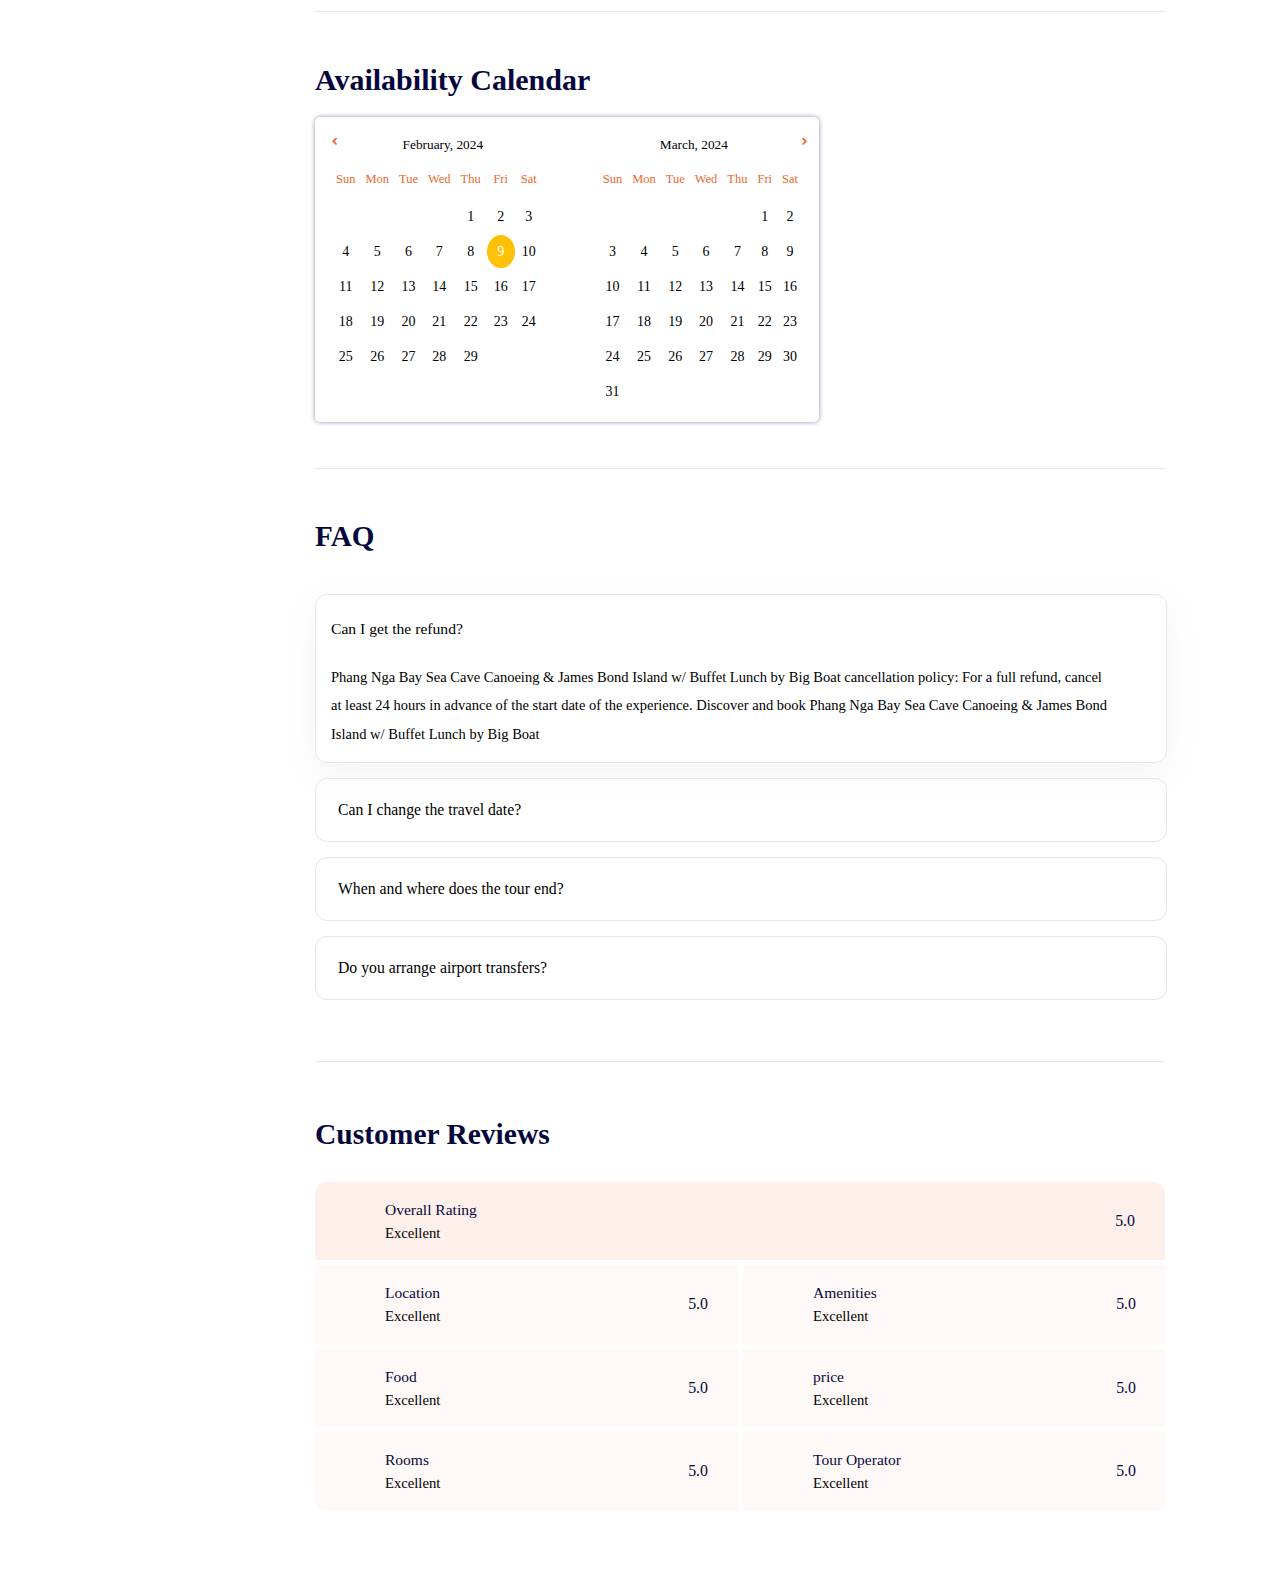
==== commit 669367ff: "styles added" ====
--- a/Figma/index.html
+++ b/Figma/index.html
@@ -1,408 +1,250 @@
 <!DOCTYPE html>
 <html lang="en">
-  <head>
-    <meta charset="UTF-8" />
-    <meta name="viewport" content="width=device-width, initial-scale=1.0" />
+<head>
+    <meta charset="UTF-8">  
+    <meta name="viewport" content="width=device-width, initial-scale=1.0">
     <title>Document</title>
-    <link rel="stylesheet" href="styles.css">
+    <link rel="stylesheet" href="./styles.css">
+    <link rel="stylesheet" href="https://fonts.googleapis.com/css2?family=Material+Symbols+Outlined:opsz,wght,FILL,GRAD@20..48,100..700,0..1,-50..200" />
 </head>
 <body>
-  <header id="header">
-    <div class="navbar">
-      <div class="nav-search">
-        <img src="images/logo-1.svg.png" alt="logo">
-        <form action="">
-          <input
-            type="search"
-            placeholder="Search destinations or activities"
-          />
-        </form>
-      </div>
-      <div class="buttons">
-        <span class="hide">Destinations</span>
-        <span class="hide">Activities</span>
-        <span class="hide">USD</span>
-        <span>Sign up</span>
-        <span><button>Log in</button></span>
-      </div>
+<!-- ==================== SAIFUDDIN DHALI ========================= -->
+
+    <div id="calendar">
+        <div id="b_top"></div>
+        <h1>Availability Calendar</h1>
+        <div id="calendar_box">
+            <div>
+                <table>
+                    <p class="calendar-month"><span id="cm-left-arrow" class="material-symbols-outlined">
+                        chevron_left
+                        </span>February, 2024</p>
+                    <thead class="calendar-thead">
+                        <td>Sun</td>
+                        <td>Mon</td>
+                        <td>Tue</td>
+                        <td>Wed</td>
+                        <td>Thu</td>
+                        <td>Fri</td>
+                        <td>Sat</td>
+                    </thead>
+                    <tbody>
+                        <tr>
+                            <td></td>
+                            <td></td>
+                            <td></td>
+                            <td></td>
+                            <td>1</td>
+                            <td>2</td>
+                            <td>3</td>
+                        </tr>
+                        <tr>
+                            <td>4</td>
+                            <td>5</td>
+                            <td>6</td>
+                            <td>7</td>
+                            <td>8</td>
+                            <td id="calendar-day-9">9</td>
+                            <td>10</td>
+                        </tr>
+                        <tr>
+                            <td>11</td>
+                            <td>12</td>
+                            <td>13</td>
+                            <td>14</td>
+                            <td>15</td>
+                            <td>16</td>
+                            <td>17</td>
+                        </tr>
+                        <tr>
+                            <td>18</td>
+                            <td>19</td>
+                            <td>20</td>
+                            <td>21</td>
+                            <td>22</td>
+                            <td>23</td>
+                            <td>24</td>
+                        </tr>
+                        <tr>
+                            <td>25</td>
+                            <td>26</td>
+                            <td>27</td>
+                            <td>28</td>
+                            <td>29</td>
+                            <td></td>
+                            <td></td>
+                        </tr>
+                    </tbody>
+                    <tfoot>
+                        <tr>
+                            <td></td>
+                            <td></td>
+                            <td></td>
+                            <td></td>
+                            <td></td>
+                            <td></td>
+                            <td></td>
+                        </tr>
+                    </tfoot>
+                </table>
+            </div>
+            <div>
+                <table>
+                    <p class="calendar-month">March, 2024<span id="cm-right-arrow" class="material-symbols-outlined">
+                        chevron_right
+                        </span></p>
+                    <thead class="calendar-thead">
+                        <td>Sun</td>
+                        <td>Mon</td>
+                        <td>Tue</td>
+                        <td>Wed</td>
+                        <td>Thu</td>
+                        <td>Fri</td>
+                        <td>Sat</td>
+                    </thead>
+                    <tbody>
+                        <tr>
+                            <td></td>
+                            <td></td>
+                            <td></td>
+                            <td></td>
+                            <td></td>
+                            <td>1</td>
+                            <td>2</td>
+                        </tr>
+                        <tr>
+                            <td>3</td>
+                            <td>4</td>
+                            <td>5</td>
+                            <td>6</td>
+                            <td>7</td>
+                            <td>8</td>
+                            <td>9</td>
+                        </tr>
+                        <tr>
+                            <td>10</td>
+                            <td>11</td>
+                            <td>12</td>
+                            <td>13</td>
+                            <td>14</td>
+                            <td>15</td>
+                            <td>16</td>
+                        </tr>
+                        <tr>
+                            <td>17</td>
+                            <td>18</td>
+                            <td>19</td>
+                            <td>20</td>
+                            <td>21</td>
+                            <td>22</td>
+                            <td>23</td>
+                        </tr>
+                        <tr>
+                            <td>24</td>
+                            <td>25</td>
+                            <td>26</td>
+                            <td>27</td>
+                            <td>28</td>
+                            <td>29</td>
+                            <td>30</td>
+                        </tr>
+                    </tbody>
+                    <tfoot>
+                        <tr>
+                            <td>31</td>
+                            <td></td>
+                            <td></td>
+                            <td></td>
+                            <td></td>
+                            <td></td>
+                            <td></td>
+                        </tr>
+                    </tfoot>
+                </table>
+            </div>
+        </div>
+        <div id="b_bottom"></div>
     </div>
-  </header>
-  <section id="pradeep">
-    <div class="phuket">
-      <div class="left">
-        <span>Home > </span><span>Tours > </span><span>Phuket</span>
-      </div>
-      <div class="right">
-        <p>THE 10 BEST Phuket Tours & Excursions</p>
-      </div>
+    <div id="faq-section">
+        <h1>FAQ</h1>
+        <div id="faq-box-1" class="faq-box">
+            <p>Can I get the refund?</p>
+            <p>Phang Nga Bay Sea Cave Canoeing & James Bond Island w/ Buffet Lunch by Big Boat cancellation policy: For a full
+                refund, cancel at least 24 hours in advance of the start date of the experience. Discover and book Phang Nga Bay
+                Sea Cave Canoeing & James Bond Island w/ Buffet Lunch by Big Boat</p>
+        </div>
+        <div id="faq-box-2" class="faq-box">
+            <p>Can I change the travel date?</p>
+        </div>
+        <div id="faq-box-3" class="faq-box">
+            <p>When and where does the tour end?</p>
+        </div>
+        <div id="faq-box-4" class="faq-box">
+            <p>Do you arrange airport transfers?</p>
+        </div>
+        <div id="border-bottom"></div>
     </div>
-    <div class="bestseller">
-      <button>Bestseller</button>
-      <button>Free cancellation</button>
+    <div id="customer-review">
+        <p>Customer Reviews</p>
+        <div id="c-review">
+            <div id="c-review-1">
+                <div>
+                    <p>Overall Rating</p>
+                    <p>Excellent</p>
+                </div>
+                <p>5.0</p>
+            </div>
+            <!-- <div id="c-review-2">
+                <div>
+                    <p>Overall Rating</p>
+                    <p>Excellent</p>
+                </div>
+                <p>5.0</p>
+            </div> -->
+            <div id="c-review-3">
+                <div>
+                    <p>Location</p>
+                    <p>Excellent</p>
+                </div>
+                <p>5.0</p>
+            </div>
+            <div id="c-review-4">
+                <div>
+                    <p>Amenities</p>
+                    <p>Excellent</p>
+                </div>
+                <p>5.0</p>
+            </div>
+            <div id="c-review-5">
+                <div>
+                    <p>Food</p>
+                    <p>Excellent</p>
+                </div>
+                <p>5.0</p>
+            </div>
+            <div id="c-review-6">
+                <div>
+                    <p>price</p>
+                    <p>Excellent</p>
+                </div>
+                <p>5.0</p>
+            </div>
+            <div id="c-review-7">
+                <div>
+                    <p>Rooms</p>
+                    <p>Excellent</p>
+                </div>
+                <p>5.0</p>
+            </div>
+            <div id="c-review-8">
+                <div>
+                    <p>Tour Operator</p>
+                    <p>Excellent</p>
+                </div>
+                <p>5.0</p>
+            </div>
+        </div>
     </div>
-    <div class="tourheading">
-      <h1>Phi Phi Islands Adventure Day Trip with Seaview Lunch by V. Marine Tour</h1>
-    </div>
-
-    <div class="tourdata">
-
-      <div class="touranalysis">
-        <div><p class="rating">4.8 (269)</p></div>
-        <div><p class="location">Paris, France</p></div>
-        <div><p class="booked">30K+ booked</p></div>
-      </div>
-
-      <div class="buttons">
-        <div><p class="share">Share</p></div>
-        <div><p class="Wishlist">Wishlist</p></div>
-      </div>
-    </div>
-
-    <div class="destinationimages">
-
-      <img class="item1" src="images/image_1.png" alt="image" width="100%">
-      <img class="item2" src="images/image_2.png" alt="image" width="100%">
-      <img class="item3" src="images/image_3.png" alt="image" width="100%">
-      <img class="item4" src="images/image_4.png" alt="image" width="100%">
-
-      <button class="seeall">See all photos</button>
-    </div>
-  </section>
- <div>
-        <div class="section-3-main-container">
-            <!-- card -->
-          <div class="section3-card">
-            <div class="section3-card-head">
-                <p><span>From</span>&nbsp;$1,200</p>
-            </div>
-                <div>
-                    <div>
-                        <div class="section-3-abdulla">
-                            <div class="box-in-section-card"></div>
-                            <div>
-                              <p class="section-3-text1">From</p>
-                              <p class="section-3-text2">February 05 ~ March 14</p>
-                            </div>
-                          </div>
-                    </div>
-                    <div class="section-3-abdulla">
-                        <div class="box-in-section-card"></div>
-                        <div>
-                          <p class="section-3-text1">Time</p>
-                          <p class="section-3-text2">Choose time</p>
-                        </div>
-                      </div>
-                    </div>
-                    <h5>Tickets</h5>
-                    <div class="section-3-adult">
-                        <p>Adult (18- 60 years) <span>$282.00</span></p>
-                        <div class="adult-circle"></div>
-                        <p>3</p>
-                        <div class="adult-circle"></div>
-                    </div>
-                    <div class="section-3-adult">
-                        <p>Youth (13-17 years) <span>$168.00</span></p>
-                        <div class="adult-circle"></div>
-                        <p>2</p>
-                        <div class="adult-circle"></div>
-                    </div>
-                    <div class="section-3-adult">
-                        <p>Children (0-12 years) <span>$80.00</span></p>
-                        <div class="adult-circle"></div>
-                        <p>4</p>
-                        <div class="adult-circle"></div>
-                    </div>
-                    <h5>Add Extra</h5>
-                    <div class="section3-service-parent">
-                        <div class="section3-service-child">
-                            <div class="square"></div>
-                            <p>Add Service per booking</p>
-                        </div>
-                        <div>
-                            <p class="rupee">$40</p>
-                        </div>
-                    </div>
-                    <div class="section3-service-parent">
-                        <div class="section3-service-child">
-                            <div class="square"></div>
-                            <p>Add Service per person</p>
-                        </div>
-                        <div>
-                            <p class="rupee">$40</p>
-                        </div>
-                    </div>
-                    <div class="section-3-border"></div>
-                    <div class="section-last-total">
-                        <p>Total:</p>
-                        <p>$530.00</p>
-                    </div>
-                    <div class="section-3-button">
-                        <button>Book Now</button>
-                    </div>
-        </div>
-          <!-- card -->
-            <div class="section-container">
-                <div class="section-3-main">
-                  <div class="section-3-abdulla">
-                    <div class="box-in-section-3"></div>
-                    <div>
-                      <p class="section-3-text1">Duration</p>
-                      <p class="section-3-text2">3 days</p>
-                    </div>
-                  </div>
-                  <div class="section-3-abdulla">
-                    <div class="box-in-section-3"></div>
-                    <div>
-                      <p class="section-3-text1">Group Size</p>
-                      <p class="section-3-text2">10 people</p>
-                    </div>
-                  </div>
-                  <div class="section-3-abdulla">
-                    <div class="box-in-section-3"></div>
-                    <div>
-                      <p class="section-3-text1">Ages</p>
-                      <p class="section-3-text2">18-99 yrs</p>
-                    </div>
-                  </div>
-                  <div class="section-3-abdulla">
-                    <div class="box-in-section-3"></div>
-                    <div>
-                      <p class="section-3-text1">Languages</p>
-                      <p class="section-3-text2">English</p>
-                    </div>
-                  </div>
-                </div>
-                <div class="section-3-tour">
-                  <h2>Tour Overview</h2>
-                  <p>
-                    The Phi Phi archipelago is a must-visit while in Phuket, and this
-                    speedboat trip whisks you around the islands in one day. Swim over the
-                    coral reefs of Pileh Lagoon, have lunch at Phi Phi Leh, snorkel at
-                    Bamboo Island, and visit Monkey Beach and Maya Bay, immortalized in
-                    "The Beach." Boat transfers, snacks, buffet lunch, snorkeling
-                    equipment, and Phuket hotel pickup and drop-off all included.
-                  </p>
-                  <h3>Tour Highlights</h3>
-                  <ul>
-                    <li>
-                      Experience the thrill of a speedboat to the stunning Phi Phi Islands
-                    </li>
-                    <li>Be amazed by the variety of marine life in the archepelago</li>
-                    <li>
-                      Enjoy relaxing in paradise with white sand beaches and azure
-                      turquoise water
-                    </li>
-                    <li>Feel the comfort of a tour limited to 35 passengers</li>
-                    <li>Catch a glimpse of the wild monkeys around Monkey Beach</li>
-                  </ul>
-                </div>
-                <div class="section-3-border"></div>
-                <div>
-                  <h2>What's included</h2>
-                  <div class="section-3-list">
-                    <div class="section-3-list1">
-                      <ul>
-                        <li>Beverages, drinking water, morning tea and buffet lunch</li>
-                        <li>Local taxes</li>
-                        <li>Hotel pickup and drop-off by air-conditioned minivan</li>
-                        <li>InsuranceTransfer to a private pier</li>
-                        <li>Soft drinks</li>
-                      </ul>
-                    </div>
-                    <div class="section-3-list2">
-                      <ul>
-                        <li>Towel</li>
-                        <li>Tips</li>
-                        <li>Alcoholic Beverages</li>
-                      </ul>
-                    </div>
-                  </div>
-                </div>
-                <div class="section-3-border"></div>
-                <div class="section-itinerary">
-                      <h2>Itinerary</h2>
-                      <div class="section-itinerary-list">
-                          <p>Day 1: Airport Pick Up</p>
-                          <p>Day 2: Temples & River Cruise</p>
-                          <p>Day 3: Massage & Overnight Train</p>
-                          <p class="long-para">Like on all of our trips, we can collect you from the airport when you land and take
-                              you directly to your hotel. The first Day is just a check-in Day so you have this
-                              freedom to explore the city and get settled in.</p>
-                          <p>Day 4: Khao Sok National Park</p>
-                          <p>Day 5: Travel to Koh Phangan</p>
-                          <p>Day 6: Morning Chill & Muay Thai Lesson</p>
-                          <p>Day 7: Island Boat Trip</p>
-                      </div>
-                </div>
-                <div class="section-3-map">
-                  <h2>Tour Map</h2>
-                  <div class="parent-for-tour-map">
-                      <img src="./images/div.png" alt="">
-                      <div class="child-for-tour-map">
-                          <img src="./images/div (1).png" alt="">
-                      </div>
-                  </div>
-                </div>
-              </div>
-        </div>
-    </div>
-<!-- ===================== Abdulla =================== -->
- <!-- ===================== Rahul =================== -->
-    <!----------------- card section------------ -->
-    <div id="top-trend">
-        <!-- top trending sections here -->
-        <div class="container">
-          <div class="outer">
-            <h2>You might also like...</h2>
-            <a href="">See all</a>
-          </div>
-
-          <div class="inner">
-            <div>
-              <img src="images/rm-card1.png" alt="" />
-              <p>Paris, France</p>
-              <h3>Centipede Tour - Guided Arizona Desert Tour by ATV</h3>
-              <p>4.8 (243)</p>
-
-              <div>
-                <span class="one">4 days</span>
-                <div>
-                  <span>From</span>&nbsp;<span><b>$189.25</b></span>
-                </div>
-              </div>
-            </div>
-            <div>
-              <img src="images/rm-card2.png" alt="" />
-              <p>New York, USA</p>
-              <h3>Molokini and Turtle Town Snorkeling Adventure Aboard</h3>
-              <p>4.8 (243)</p>
-
-              <div>
-                <span class="one">4 days</span>
-                <div>
-                  <span>From</span>&nbsp;<span><b>$225</b></span>
-                </div>
-              </div>
-            </div>
-            <div>
-              <img src="images/rm-card3.png" alt="" />
-              <p>London, UK</p>
-              <h3>Westminster Walking Tour &amp; Westminster Abbey Entry</h3>
-              <p>4.8 (243)</p>
-
-              <div>
-                <span class="one">4 days</span>
-                <div>
-                  <span>From</span>&nbsp;<span><b>$943</b></span>
-                </div>
-              </div>
-            </div>
-            <div>
-              <img src="images/rm-card4.png" alt="" />
-              <p>New York, USA</p>
-              <h3>All Inclusive Ultimate Circle Island Day Tour with Lunch</h3>
-              <p>4.8 (243)</p>
-
-              <div>
-                <span class="one">4 days</span>
-                <div>
-                  <span>From</span>&nbsp;<span><b>$771</b></span>
-                </div>
-              </div>
-            </div>
-          </div>
-        </div>
-      </div>
-      <br><br><br>
-
-      <!-- footer section 1-->
-
-      <footer id="layout" class="footer">
-        <div>
-          <div id="lay1">
-            <span>
-              Speak to our expert at
-              <span style="color: #eb662b">1-1800-453-6744 </span>
-            </span>
-            <span class="left">Follow Us</span>
-          </div>
-          <div id="flex">
-            <nav id="contact">
-              <h2>Contact</h2>
-              <br />
-              <p>328 Queensberry Street, North Melbourne VIC3051,</p>
-              <p>Australia</p>
-              <br />
-              <p>hi@viatours.com</p>
-            </nav>
-            <nav>
-              <h2>Company</h2>
-              <br />
-              <p>About Us</p>
-              <p>Tourz reviews</p>
-              <p>Contact Us</p>
-              <p>Travel Guides</p>
-              <p>Data Policy</p>
-              <p>Cookie Policy</p>
-              <p>Legal</p>
-              <p>Sitemap</p>
-            </nav>
-            <br />
-            <nav>
-              <h2>Support</h2>
-              <br />
-              <p>Get in Touch</p>
-              <p>Help center</p>
-              <p>Live chat</p>
-              <p>How it works</p>
-            </nav>
-            <nav>
-              <h2>Newsletter</h2>
-              <br />
-              <p>Subsribe to the free newsletter and stay</p>
-              <p>up to date</p>
-              <form action="" id="form">
-                <input
-                  type="email"
-                  name=""
-                  id=""
-                  placeholder="Your email address"
-                />
-                <button class="footer-submit">Send</button>
-              </form>
-              <h2>Mobile Apps</h2>
-              <div style="padding-left: 18px">
-                <p>IOS App</p>
-                <p>Android App</p>
-              </div>
-            </nav>
-          </div>
-        </div>
-      </footer>
-
-      <!-- footer section 2--> 
-
-
-      <div class="copyrights">
-        <span>&copy;copyright Viatours 2024</span>
-        <span class="end"
-          ><img
-            src="https://s3-alpha-sig.figma.com/img/2818/0c8d/0e0b370b27b729bba97d1c285a44fb71?Expires=1712534400&Key-Pair-Id=APKAQ4GOSFWCVNEHN3O4&Signature=ikgJq~jOqcn~w3nrv3r2L4TN~TP-iy7eQBpqUJMulyN5qVB-8Hd~56rgnv4p8jyAv5LTOHQqz9lg67Ivv5K0MAusqqrOucwLG~oDlsmGsPzI8RiUiuSqOnMr9hDYu9dnu8mvV9IrgqTchr039wy98gScJRi07Qp8zPSVqMBiRqp7jWFNDSSGpOTvAARVxLfqhfyxsyBClJpmD0SVw~PGaMHvz60Ii5U4q~~lQL9TvkrhMzUp8CnKGJ0QAL2v9DSt7rqbdh55fFmPGshLyMdcmAbhaJAE-pMKwPS~CkoOf3SfaXs3773llsqHEZ3lUVzpo~HxDmWFZ6Ga4J33IHo6-Q__"
-            alt="" /><img
-            src="https://s3-alpha-sig.figma.com/img/b7be/7667/b854bcc7648bd4f219ab1ac640ccb1ec?Expires=1712534400&Key-Pair-Id=APKAQ4GOSFWCVNEHN3O4&Signature=jtc-WpcUftJoxz0rQ5sFrgwl4N7vbXzgh-~5FNdWp17OwD7IVwIevOWe9fRw4E6cnzhgnz251UnqkKkG5-GeQ1xJ9lXLTh~0YLgdF3r011aT68DOLj-TlrULHDWPJ6zB6c6PfftR88q5foOqWx~XFafL~3aCEFDIsACNAK1lPezCRY9oJfVh~g4egWzcjKhQ~mT8FeP6P9o-vLadwZftyYeeE~XzkuKs6w73Xqz-oSE1X5f9lCoY~7cf2zlIxWCVIkSTFTmQ-ewduxGnf2MZ2h~-QX8eTq9uDAQrTk3gPWKQwWtNS6lK~Gf3LUEnS60YczFjom-UYGGjIljKE4YmFw__"
-            alt="" /><img
-            src="https://s3-alpha-sig.figma.com/img/348d/73f5/14360c57942fc7030e7f2d18707d1373?Expires=1712534400&Key-Pair-Id=APKAQ4GOSFWCVNEHN3O4&Signature=AXHaPFLiKhOxD83aPMeDNRMl8~ixUeuB0fE6KNGO9cKEZRppbjVNQl-L4QsHAgg-n-u5T7vTe2dX37V1iUIHkdujrpyiHruCW0hd4JUmj9AHTaxQzT6qucsGxwVhDEK7fE84gH-Y6rWOLlTHYjI2WQDW6Fth1~A0c1OfnbF~-lACkFxt7d9pOlmUYCJnc1L8y3EEHxKqr2uqs~30~Cx-56lfaNkeu5K-vbQV5aKdiH2t3kXZYUKzFbLKvu-P9FjCYKaviPowVCbyhB9SibTZNhH0Zy9HpKw20hr5dbAbhY~2~IFJWEA~SYytzS0tZt0s4QPXIINI7OJQNjq1LWnDiw__"
-            alt="" /><img
-            src="https://s3-alpha-sig.figma.com/img/35fe/e4e7/7e26b6a46a913847214c0f184174326f?Expires=1712534400&Key-Pair-Id=APKAQ4GOSFWCVNEHN3O4&Signature=Guc8Xctjq4hoxZeXkxeyjrbpPniaui2VkmnDq1CWRVkcB0rRxAKRtyDBeB3UV4onG8gA~XV3cqWNLbRVDHiwu89AWYToWM5zLpppc67I1Be61XXKUarF3XAaVeuq20s9GhrL-eVgGJMrGz3qAEbU5BE3UR1qeQuRPS-MTyM0-suUO43oScOtaLmODeVZyMRsTbEsmutVfoo0T8TOgcO~xIHnYoiuFsWXcfdeJ5Ww0dBaVxj8Xeghz~XR3aJe0-pdj0iOaTmctI61mWTs3BAnOoxmN1qw-7DnNNCjENtthXqzSyNOUBGmCl1MTiri9jWpRAULUCeGQHk4~sByK0vJHQ__"
-            alt="" /><img
-            src="https://s3-alpha-sig.figma.com/img/9154/00b1/178204998d77564964259c5874ce1242?Expires=1712534400&Key-Pair-Id=APKAQ4GOSFWCVNEHN3O4&Signature=eSfsHBd-Kawfrzw3Mnwt-uLo3ZGHsV4Bdkih1tNEUs-UXhA3vcTxpDQhkkjEoH~MkTeEGs~5scOGKLq4XUR4aN7UxH52bIgN4-I9bPs~Ys3bCMV1DbwIP5zi7Pzm6wR4Nraz7EeIMvs86ZyaibobRW12PfhLPyrafqT2FKHkULiVep2x4P6XLHxtIVDZatLAdC11~vy8xTZ6AGKd6YDsF~ZUaXI0YWTpwcTUAvjlPDzkRBKsiDbbBt-fL0CbYWKU3UyZ5S25J~Q~R3FlRGY~gVlZyyXqKVURxMFrdzBHlbg~5J7MdKP2P4F1mHivVmE3nmB8Wm80SZYF0ZEqJr0JIQ__"
-            alt="" /><img
-            src="https://s3-alpha-sig.figma.com/img/7d33/b9ca/9ff738868069559de994c1ce1dda6aec?Expires=1712534400&Key-Pair-Id=APKAQ4GOSFWCVNEHN3O4&Signature=bzxYA8ydPPxdoj1MGluu6jDmLUjqbm-THLWb9~Z~G4nClBc0n3vWLnvH-NPB5HJpKn7Ib0d6ckuJTG8VkwB07vUJOvyOzjD63lB3SvwDUwj1JASsynW2R2-6aZ7Fq4abDhWQKUJ72DCsltrxL6Ss3gPDYHadJUbrN5JuOelj78ACXxJ-kiopgt0n0ATy-uLsky9zLdjL5mn7I2PjInhAA4C9VIaICXuz~OddWoNDkR5t3JxeHekKiTACh6UqHIqADgT6AAz7qK3eQOG8lnlpVCjN1mjb1lY02EjLE5okpz-LUAv~ANrcbcjfYEUHqGb2PDTzAdIRtiwi9SWYj39Eog__"
-            alt=""
-        /></span>
-      </div>
-      
- <!-- ===================== Rahul =================== -->
+<!-- ==================== SAIFUDDIN DHALI ========================= -->
 </body>
-</html>
-  
+</html>--- a/Figma/styles.css
+++ b/Figma/styles.css
@@ -1,978 +1,309 @@
-@import url("https://fonts.googleapis.com/css2?family=Didact+Gothic&family=Inter:wght@100..900&family=Kanit:ital,wght@0,100;0,200;0,300;0,400;0,500;0,600;0,700;0,800;0,900;1,100;1,200;1,300;1,400;1,500;1,600;1,700;1,800;1,900&family=Mulish:ital,wght@0,200..1000;1,200..1000&family=Open+Sans:ital,wght@0,300..800;1,300..800&family=Poppins:ital,wght@0,100;0,200;0,300;0,400;0,500;0,600;0,700;0,800;0,900;1,100;1,200;1,300;1,400;1,500;1,600;1,700;1,800;1,900&family=Roboto:ital,wght@0,100;0,300;0,400;0,500;0,700;0,900;1,100;1,300;1,400;1,500;1,700;1,900&family=Shojumaru&family=Signika:wght@300..700&display=swap");
 * {
-  font-family: "Inter", sans-serif;
-}
-
-#header .navbar {
-  max-width: 1320px;
-  width: 100%;
+  margin: 0px;
+  padding: 0px;
+}
+
+#calendar {
+  width: 880px;
   height: auto;
-  display: flex;
-  align-items: center;
+  margin-left: 300px;
+}
+#calendar > h1 {
+  font-family: Inter;
+  font-size: 30px;
+  font-weight: 700;
+  line-height: 45px;
+  text-align: left;
+  color: #05073C;
+  margin-left: 15px;
+  margin-top: 45px;
+  margin-bottom: 15px;
+}
+
+#calendar_box {
+  width: 504px;
+  height: 305.25px;
+  border: 0px solid #8798AD;
+  box-shadow: 0px 0px 5px 0px #8798AD;
+  border-radius: 5px;
+  margin-left: 15px;
+  margin-bottom: 45px;
+  display: flex;
   justify-content: space-between;
-}
-#header .navbar .nav-search {
-  padding: 20px 0px;
-  display: flex;
-  align-items: center;
-  justify-content: space-evenly;
-  gap: 77px;
-}
-#header .navbar .nav-search input {
-  font-family: Inter;
-  font-weight: 400;
-  font-size: 14.77px;
-  border: 0;
-  height: 20px;
-  color: #757575;
-}
-@media screen and (max-width: 768px) {
-  #header .navbar .nav-search {
-    flex-direction: column;
-    align-items: center;
-    gap: 20px;
-  }
-  #header .navbar .nav-search input {
-    width: 100%;
-    border-radius: 150px;
-    height: 35px;
-    width: 210px;
-  }
-}
-#header .navbar .buttons {
-  font-family: Inter;
-  font-size: 14.77px;
-  font-weight: 400;
-  line-height: 28.13px;
-  display: flex;
-  align-items: center;
-  gap: 63px;
-}
-@media screen and (max-width: 990px) {
-  #header .navbar .buttons .hide {
-    display: none;
-  }
-}
-@media screen and (max-width: 560px) {
-  #header .navbar .buttons {
-    margin: 10px 0px;
-  }
-  #header .navbar .buttons .hide {
-    display: none;
-  }
-}
-#header .navbar button {
-  color: #fff;
-  border: 0;
-  background-color: #eb662b;
-  font-family: "Inter", sans-serif;
-  font-size: 14.3px;
-  font-weight: 500;
-  text-align: center;
-  padding: 12px 21px 12px 21px;
-  height: 44px;
   box-sizing: border-box;
-  border-radius: 200px;
-}
-@media screen and (max-width: 768px) {
-  #header .navbar {
-    flex-direction: column;
-    align-items: center;
-  }
-}
-
-#pradeep {
-  max-width: 1320px;
-  width: 100%;
-  margin: auto;
-}
-#pradeep .phuket {
-  display: flex;
-  justify-content: space-between;
-  align-items: center;
-}
-#pradeep .phuket .left {
-  font-family: Inter;
-  font-size: 13.23px;
-  font-weight: 400;
-  line-height: 26.25px;
-  text-align: left;
-}
-#pradeep .phuket .right {
+  padding: 15px;
+}
+
+#calendar > #b_top {
+  width: 850px;
+  height: 1px;
+  border-bottom: 1px solid #E7E6E6;
+  margin-left: 15px;
+  margin-top: 10px;
+}
+#calendar > #b_bottom {
+  width: 850px;
+  height: 1px;
+  border-bottom: 1px solid #E7E6E6;
+  margin-left: 15px;
+  margin-top: 0px;
+}
+
+.calendar-month {
   font-family: Inter;
   font-size: 13.34px;
   font-weight: 400;
   line-height: 26.25px;
-  text-align: left;
-}
-@media screen and (max-width: 768px) {
-  #pradeep .phuket {
-    flex-direction: column;
-    align-items: center;
-  }
-}
-#pradeep .bestseller {
-  font-family: Inter;
-  font-size: 13.67px;
-  font-weight: 500;
-  line-height: 28px;
-  padding: 10px 0px;
-}
-#pradeep .bestseller button:nth-of-type(1) {
+  color: black;
+  display: flex;
+  justify-content: center;
+}
+.calendar-month > span {
+  color: #EB662B;
+  font-size: 13.34px;
+  font-weight: 700;
+  margin-top: 3px;
+}
+.calendar-month > #cm-left-arrow {
+  position: relative;
+  left: -62px;
+}
+.calendar-month > #cm-right-arrow {
+  position: relative;
+  left: 70px;
+}
+
+.calendar-thead {
+  font-family: Inter;
+  font-size: 12.49px;
+  font-weight: 500;
+  line-height: 24.38px;
   text-align: center;
   color: #EB662B;
-  border: 0px;
-  padding: 11px 15.8px 11px 16px;
-  border-radius: 25px;
-}
-#pradeep .bestseller button:nth-of-type(2) {
-  padding: 11px 15.8px 11px 16px;
-  border-radius: 200px;
-  border: 0px;
+}
+
+tbody, tfoot > tr > td {
+  font-family: Inter;
+  font-size: 14px;
+  font-weight: 400;
+  line-height: 20px;
   text-align: center;
 }
-@media screen and (max-width: 768px) {
-  #pradeep .bestseller {
-    display: flex;
-    align-items: center;
-    justify-content: space-evenly;
-  }
-}
-#pradeep .tourheading {
-  display: flex;
-  flex-wrap: wrap;
-  width: 60%;
-}
-#pradeep .tourheading h1 {
-  font-family: Inter;
-  font-size: 39.69px;
-  font-weight: 700;
-  line-height: 56px;
-  text-align: left;
-}
-@media screen and (max-width: 768px) {
-  #pradeep .tourheading {
-    width: 100%;
-  }
-  #pradeep .tourheading h1 {
-    text-align: center;
-  }
-}
-#pradeep .tourdata {
-  display: flex;
-  justify-content: space-between;
-  border: 0;
-}
-#pradeep .tourdata .touranalysis {
-  display: flex;
-  gap: 20px;
-  margin-left: 10%;
-}
-#pradeep .tourdata .buttons {
-  display: flex;
-  gap: 20px;
-  margin-right: 4%;
-}
-@media screen and (max-width: 768px) {
-  #pradeep .tourdata {
-    flex-direction: column;
-    align-items: center;
-  }
-}
-#pradeep .destinationimages {
-  position: relative;
-  margin: 20px auto;
-  display: grid;
-  grid-template-columns: repeat(5, 1fr);
-  grid-template-rows: repeat(2, 1fr);
-  gap: 10px;
-}
-#pradeep .destinationimages .item1, #pradeep .destinationimages .item2, #pradeep .destinationimages .item3, #pradeep .destinationimages .item4 {
-  width: 100%;
-}
-#pradeep .destinationimages .item1 {
-  grid-row-start: 1;
-  grid-row-end: 3;
-  grid-column-start: 1;
-  grid-column-end: 4;
-}
-#pradeep .destinationimages .item2 {
-  grid-row-start: 1;
-  grid-row-end: 2;
-  grid-column-start: 4;
-  grid-column-end: 6;
-}
-#pradeep .destinationimages .item3 {
-  grid-row-start: 2;
-  grid-row-end: 3;
-  grid-column-start: 4;
-  grid-column-end: 5;
-}
-#pradeep .destinationimages .item4 {
-  grid-row-start: 2;
-  grid-row-end: 3;
-  grid-column-start: 5;
-  grid-column-end: 6;
-}
-#pradeep .destinationimages .seeall {
-  position: absolute;
-  right: 20px;
-  bottom: 20px;
-  font-family: Inter;
-  font-size: 14.65px;
-  font-weight: 500;
-  line-height: 24px;
+
+td {
+  padding-left: 4px;
+  padding-right: 4px;
+  padding-top: 7px;
+  padding-bottom: 6px;
   text-align: center;
-  padding: 13px 20.8px 13px 21px;
-  border-radius: 200px;
-  background-color: #05073C;
-  color: #fff;
-}
-@media screen and (max-width: 768px) {
-  #pradeep .destinationimages .seeall {
-    text-align: center;
-    padding: 7px 10px 6px 10px;
-    border-radius: 200px;
-    background-color: #05073C;
-    color: #fff;
-  }
-}
-
-.section-3-main-container {
-  position: relative;
-}
-
-.section-container {
-  width: 60%;
-  padding: 20px;
-}
-
-.section-3-main {
-  display: flex;
-  align-items: center;
-  justify-content: space-between;
-}
-
-.box-in-section-3 {
-  border: 1px solid rgb(197, 197, 197);
-  width: 50px;
-  height: 50px;
-  border-radius: 12px;
-}
-
-.section-3-abdulla {
-  display: flex;
-  align-items: center;
-}
-.section-3-abdulla p {
-  margin: 2px;
-}
-
-.section-3-text1 {
-  font-family: "Inter", sans-serif;
-  font-weight: 400;
-  font-size: 14px;
-  color: #05073c;
-  font-size: 14.77px;
-  color: #05073c;
-}
-@media (max-width: 508px) {
-  .section-3-text1 {
-    font-size: 12px;
-  }
-}
-@media (max-width: 850px) {
-  .section-3-text1 {
-    font-size: 13px;
-  }
-}
-
-.section-3-text2 {
-  font-family: "Inter", sans-serif;
-  font-weight: 400;
-  font-size: 14px;
-  color: #05073c;
-  font-size: 13.45px;
-  color: #717171;
-}
-@media (max-width: 408px) {
-  .section-3-text2 {
-    font-size: 8px;
-  }
-}
-@media (max-width: 850px) {
-  .section-3-text2 {
-    font-size: 12px;
-  }
-}
-
-.section-3-tour h2 {
-  font-family: "Inter", sans-serif;
-  font-weight: 400;
-  font-size: 14px;
-  color: #05073c;
+}
+
+#calendar-day-9 {
+  width: 20px;
+  height: 15px;
+  border-radius: 50%;
+  background-color: #FFC107;
+  color: white;
+}
+
+#faq-section {
+  width: 880px;
+  height: auto;
+  margin-left: 300px;
+}
+#faq-section > h1 {
+  font-family: Inter;
   font-size: 29.18px;
   font-weight: 700;
   line-height: 45px;
-}
-@media (max-width: 508px) {
-  .section-3-tour h2 {
-    font-size: 25px;
-  }
-}
-@media (max-width: 850px) {
-  .section-3-tour h2 {
-    font-size: 27px;
-  }
-}
-.section-3-tour p {
-  font-family: "Inter", sans-serif;
+  text-align: left;
+  color: #05073C;
+  margin-left: 15px;
+  margin-top: 45px;
+  margin-bottom: 35px;
+}
+
+#faq-box-1 {
+  width: 850px;
+  height: 166.38px;
+  border: 1px solid #E7E6E6;
+  box-shadow: 0px 10px 40px 0px rgba(0, 0, 0, 0.0509803922);
+  border-radius: 12px;
+  margin-left: 15px;
+  margin-bottom: 15px;
+}
+
+.faq-box {
+  width: 850px;
+  height: 62px;
+  border: 1px solid #E7E6E6;
+  box-shadow: 0px;
+  border-radius: 12px;
+  margin-left: 15px;
+  margin-bottom: 15px;
+}
+.faq-box > p {
+  font-family: Inter;
+  font-size: 15.63px;
+  font-weight: 500;
+  line-height: 28px;
+}
+
+#faq-box-1 > p:nth-child(1) {
+  font-family: Inter;
+  font-size: 15.63px;
+  font-weight: 500;
+  line-height: 28px;
+  margin-left: 15px;
+  margin-top: 20px;
+  margin-bottom: 20px;
+}
+
+#faq-box-1 > p:nth-child(2) {
+  font-family: Inter;
+  font-size: 14.53px;
   font-weight: 400;
-  font-size: 14px;
-  color: #05073c;
   line-height: 28.13px;
-}
-@media (max-width: 508px) {
-  .section-3-tour p {
-    font-size: 12px;
-  }
-}
-@media (max-width: 850px) {
-  .section-3-tour p {
-    font-size: 13px;
-  }
-}
-.section-3-tour h3 {
-  font-family: "Inter", sans-serif;
-  font-weight: 400;
-  font-size: 14px;
-  color: #05073c;
-  font-size: 19.22px;
-  font-weight: 500;
-  line-height: 30px;
-}
-@media (max-width: 508px) {
-  .section-3-tour h3 {
-    font-size: 16px;
-  }
-}
-@media (max-width: 850px) {
-  .section-3-tour h3 {
-    font-size: 17px;
-  }
-}
-.section-3-tour ul {
-  padding-left: 20px;
-}
-.section-3-tour ul li {
-  font-family: "Inter", sans-serif;
-  font-weight: 400;
-  font-size: 14px;
-  color: #05073c;
-  line-height: 28.13px;
-}
-@media (max-width: 508px) {
-  .section-3-tour ul li {
-    font-size: 12px;
-  }
-}
-@media (max-width: 850px) {
-  .section-3-tour ul li {
-    font-size: 13px;
-  }
-}
-
-.section-3-border {
-  border-bottom: 1px solid #e7e6e6;
-  margin-top: 6%;
-  margin-bottom: 6%;
-}
-
-.section-3-list {
+  color: black;
+  width: 784px;
+  margin-left: 15px;
+}
+
+#faq-box-2 > p {
+  height: 62px;
   display: flex;
   align-items: center;
-  align-items: baseline;
-  gap: 115px;
-}
-
-.section-3-list1 ul,
-.section-3-list2 ul {
-  list-style-type: none;
-  padding-left: 0px;
-}
-.section-3-list1 li,
-.section-3-list2 li {
-  font-family: "Inter", sans-serif;
-  font-weight: 400;
-  font-size: 14px;
-  color: #05073c;
-  line-height: 28.13px;
-}
-.section-3-list1 ul li::before,
-.section-3-list2 ul li::before {
-  content: "";
-  display: inline-block;
-  width: 19px;
-  height: 19px;
-  border-radius: 24px;
-  margin-right: 10px;
-  margin-top: 23px;
-}
-
-.section-3-list1 ul li::before {
-  background-color: #eff7f1;
-}
-
-.section-3-list2 ul li::before {
-  background-color: #ffe5e5;
-}
-
-.section-itinerary h2 {
-  margin: 0;
-  font-family: Inter;
-  font-size: 30px;
+  font-family: Inter;
+  font-size: 15.75px;
+  font-weight: 500;
+  line-height: 28px;
+  margin-left: 22px;
+  color: black;
+}
+
+#faq-box-3 > p {
+  height: 62px;
+  display: flex;
+  align-items: center;
+  font-family: Inter;
+  font-size: 15.75px;
+  font-weight: 500;
+  line-height: 28px;
+  margin-left: 22px;
+  color: black;
+}
+
+#faq-box-4 > p {
+  height: 62px;
+  display: flex;
+  align-items: center;
+  font-family: Inter;
+  font-size: 15.75px;
+  font-weight: 500;
+  line-height: 28px;
+  margin-left: 22px;
+  color: black;
+}
+
+#border-bottom {
+  width: 850px;
+  height: 1px;
+  border-bottom: 1px solid #E7E6E6;
+  margin-left: 15px;
+  margin-top: 60px;
+}
+
+#customer-review {
+  width: 880px;
+  min-height: 470px;
+  margin-left: 300px;
+}
+#customer-review > p {
+  font-family: Inter;
+  font-size: 29.53px;
   font-weight: 700;
   line-height: 45px;
-}
-
-.section-itinerary-list {
-  border-left: 1px dashed #eb662b;
-  padding-left: 24px;
-  margin-left: 10px;
-}
-.section-itinerary-list p {
-  font-family: "Inter", sans-serif;
-  font-weight: 400;
-  font-size: 14px;
-  color: #05073c;
-  line-height: 30px;
-  position: relative;
-  margin-left: 20px;
-}
-.section-itinerary-list .long-para {
-  font-family: "Inter", sans-serif;
-  font-weight: 400;
-  font-size: 14px;
-  color: #05073c;
-  font-size: 12.53px;
-  line-height: 28.13px;
-}
-.section-itinerary-list p::before {
-  content: "";
-  position: absolute;
-  left: -52px;
-  top: 50%;
-  transform: translateY(-50%);
-  width: 12px;
-  height: 12px;
-  border-radius: 18px;
-  border: 2px solid #eb662b;
-}
-.section-itinerary-list p.long-para::before {
-  display: none;
-}
-.section-itinerary-list p:first-child::before,
-.section-itinerary-list p:last-child::before {
-  width: 20px;
-  height: 20px;
-  background-color: #eb662b;
-  left: -55px;
-}
-@media (max-width: 768px) {
-  .section-itinerary-list {
-    margin-left: 5px;
-  }
-  .section-itinerary-list p {
-    margin-left: 0;
-  }
-  .section-itinerary-list p::before {
-    left: -32px;
-  }
-  .section-itinerary-list p:first-child::before,
-  .section-itinerary-list p:last-child::before {
-    left: -35px;
-  }
-}
-
-.section3-card {
-  background-color: #ffffff;
-  box-shadow: rgba(100, 100, 111, 0.2) 0px 7px 29px 0px;
-  width: 23%;
+  text-align: left;
+  margin-left: 15px;
+  color: #05073C;
+  margin-top: 50px;
+  margin-bottom: 25px;
+}
+
+#c-review {
+  width: 850px;
+  height: auto;
+  margin-left: 15px;
+  margin-top: 5px;
+  gap: 0px;
   border-radius: 12px;
-  padding: 32px;
-  border: 1px solid #e7e6e6;
-  position: absolute;
-  right: 4%;
-  top: 70px;
-}
-.section3-card h5 {
-  font-family: "Inter", sans-serif;
-  font-weight: 400;
-  font-size: 14px;
-  color: #05073c;
-  font-size: 17.44px;
-  font-weight: 500;
-  line-height: 27px;
-}
-.section3-card .section3-card-head p {
-  font-family: "Inter", sans-serif;
-  font-weight: 400;
-  font-size: 14px;
-  color: #05073c;
-  font-size: 18.75px;
-  font-weight: 500;
-  line-height: 37.5px;
-  text-align: left;
-}
-.section3-card .section3-card-head p span {
-  font-family: "Inter", sans-serif;
-  font-weight: 400;
-  font-size: 14px;
-  color: #05073c;
-  line-height: 28.13px;
-}
-.section3-card .section-3-abdulla {
-  border: 2px solid #e7e6e6;
-  width: 89%;
-  padding: 12px;
-  border-radius: 10px;
-}
-.section3-card .section-3-abdulla .box-in-section-card {
-  width: 50px;
-  height: 50px;
-  border-radius: 12px;
-  background-color: #f5f5f5;
-  margin-right: 10px;
-}
-.section3-card .section-3-adult {
-  display: flex;
-  align-items: center;
-  gap: 20px;
-}
-.section3-card .section-3-adult p {
-  font-family: "Inter", sans-serif;
-  font-weight: 400;
-  font-size: 14px;
-  color: #05073c;
-  line-height: 26.25px;
-}
-.section3-card .section-3-adult p span {
-  font-family: "Inter", sans-serif;
-  font-weight: 400;
-  font-size: 14px;
-  color: #05073c;
-  font-size: 13.34px;
-  font-weight: 500;
-  line-height: 26.25px;
-}
-.section3-card .section-3-adult .adult-circle {
-  width: 15px;
-  height: 15px;
-  padding: 10px 9.8px 10px 10px;
-  border-radius: 30px;
-  border: 1px solid #d6d6d6;
-}
-.section3-card .section3-service-parent {
-  display: flex;
-  align-items: center;
-  justify-content: space-between;
-}
-.section3-card .section3-service-parent .rupee {
-  font-family: "Inter", sans-serif;
-  font-weight: 400;
-  font-size: 14px;
-  color: #05073c;
-  line-height: 26.25px;
-  margin-right: 15px;
-}
-.section3-card .section3-service-parent .section3-service-child {
-  display: flex;
-  align-items: center;
+  opacity: 0px;
+  display: grid;
   gap: 5px;
-}
-.section3-card .section3-service-parent .section3-service-child .square {
-  width: 18px;
-  height: 18px;
-  border-radius: 4px;
-  border: 1px solid #05073c;
-}
-.section3-card .section3-service-parent .section3-service-child p {
-  font-family: "Inter", sans-serif;
-  font-weight: 400;
-  font-size: 14px;
-  color: #05073c;
-  line-height: 28.13px;
-}
-.section3-card .section-last-total {
-  display: flex;
-  align-items: center;
-  justify-content: space-between;
-}
-.section3-card .section-last-total p {
-  font-family: "Inter", sans-serif;
-  font-weight: 400;
-  font-size: 14px;
-  color: #05073c;
-  font-size: 20.88px;
-  font-weight: 600;
-  line-height: 33.75px;
-  text-align: left;
-}
-.section3-card .section-3-button button {
-  background-color: #EB662B;
-  width: 100%;
-  height: 5vh;
-  color: white;
-  font-family: "Inter", sans-serif;
-  font-weight: 400;
-  font-size: 14px;
-  color: #05073c;
-  font-size: 14.41px;
-  font-weight: 500;
-  line-height: 28px;
-  text-align: center;
-  border: none;
-  border-radius: 12px;
-}
-@media (max-width: 1200px) {
-  .section3-card {
-    width: 30%;
-    padding: 20px;
-  }
-  .section3-card h5 {
-    font-size: 14px;
-  }
-  .section3-card .section3-card-head p {
-    font-size: 14px;
-  }
-  .section3-card .section3-service-parent .rupee {
-    font-size: 14px;
-  }
-  .section3-card .section-last-total p {
-    font-size: 14px;
-  }
-  .section3-card .section-3-button button {
-    font-size: 12px;
-  }
-}
-@media (max-width: 768px) {
-  .section3-card {
-    top: 1450px;
-    width: 90%;
-    padding: 20px;
-  }
-  .section3-card h5 {
-    font-size: 14px;
-  }
-  .section3-card .section3-card-head p {
-    font-size: 14px;
-  }
-  .section3-card .section3-service-parent .rupee {
-    font-size: 14px;
-  }
-  .section3-card .section-last-total p {
-    font-size: 14px;
-  }
-  .section3-card .section-3-button button {
-    font-size: 12px;
-  }
-}
-@media (max-width: 508px) {
-  .section3-card {
-    margin-top: 550px;
-    width: 80%;
-    padding: 20px;
-  }
-  .section3-card .section3-card-head p {
-    font-size: 14px;
-  }
-  .section3-card .section3-service-parent .rupee {
-    font-size: 14px;
-  }
-  .section3-card .section-last-total p {
-    font-size: 14px;
-  }
-  .section3-card .section-3-button button {
-    font-size: 12px;
-  }
-}
-
-.section-3-map h2 {
-  font-family: Inter;
-  font-size: 29.41px;
-  font-weight: 700;
-  line-height: 45px;
-}
-.section-3-map .parent-for-tour-map {
-  position: relative;
-}
-.section-3-map .parent-for-tour-map img {
-  width: 85%;
-}
-.section-3-map .parent-for-tour-map .child-for-tour-map {
-  position: absolute;
-  top: 0;
-  left: 25%;
-}
-.section-3-map .parent-for-tour-map .child-for-tour-map img {
-  width: 80%;
-}
-@media (max-width: 768px) {
-  .section-3-map .parent-for-tour-map {
-    margin-top: 900px;
-  }
-  .section-3-map .parent-for-tour-map h2 {
-    margin-top: 500px;
-  }
-}
-.section-3-map .section3-card {
-  background-color: #ffffff;
-  box-shadow: rgba(100, 100, 111, 0.2) 0px 7px 29px 0px;
-  width: 36%;
-  border-radius: 12px;
-  border: 1px solid #e7e6e6;
-}
-@media (max-width: 768px) {
-  .section-3-map .parent-for-tour-map img {
-    width: 100%;
-  }
-  .section-3-map .parent-for-tour-map .child-for-tour-map {
-    left: 50px;
-  }
-}
-
-@media (max-width: 500px) {
-  .section-3-list {
-    display: flex;
-    align-items: center;
-    flex-direction: column;
-    align-items: flex-start;
-    gap: 0px;
-  }
-  .section-3-list1,
-  .section-3-list2 {
-    margin-bottom: 10px;
-  }
-  .section-3-list1 li,
-  .section-3-list2 li {
-    font-size: 16px;
-  }
-  .section-3-list1,
-  .section-3-list2 ul li::before {
-    margin-top: 10px;
-  }
-}
-@media (max-width: 900px) {
-  .section-3-list {
-    gap: 0px;
-  }
-}
-@media (max-width: 508px) {
-  .section-container {
-    width: 90%;
-  }
-  .section-3-main {
-    flex-wrap: wrap;
-  }
-}
-@media (max-width: 850px) {
-  .section-container {
-    width: 80%;
-  }
-}
-#top-trend .container {
-  width: auto;
-  max-width: 1320px;
-  margin: auto;
-}
-#top-trend .container .outer {
+  grid-template-columns: repeat(2, 1fr);
+}
+#c-review > div {
+  width: 423px;
+  height: 78.5px;
   display: flex;
   justify-content: space-between;
   align-items: center;
 }
-#top-trend .container .outer > h2 {
-  font-family: Inter;
-  font-size: 29px;
-  font-weight: 700;
-  line-height: 45px;
-  letter-spacing: 0em;
-  color: #05073c;
-  padding: 5px 0px 0px 15px;
-}
-#top-trend .container .outer > a {
-  font-family: Inter;
-  font-size: 14px;
+#c-review > div > p {
+  font-family: Inter;
+  font-size: 15.88px;
+  font-weight: 500;
+  line-height: 30px;
+  text-align: left;
+  color: #05073C;
+  margin-right: 30px;
+}
+#c-review > div > div {
+  margin-left: 70px;
+}
+#c-review > div > div > p:nth-child(1) {
+  font-family: Inter;
+  font-size: 15.5px;
+  font-weight: 500;
+  line-height: 24px;
+  text-align: left;
+  color: #05073C;
+}
+#c-review > div > div > p:nth-child(2) {
+  font-family: Inter;
+  font-size: 14.65px;
   font-weight: 400;
-  line-height: 28px;
-  text-decoration: none;
-  padding: 21.88px 40.8px 0px 0px;
-}
-#top-trend .container .inner {
-  display: grid;
-  grid-template-columns: repeat(4, 1fr);
-  gap: 30px;
-  margin: 0px 15px 0px 15px;
-}
-@media screen and (max-width: 768px) {
-  #top-trend .container .inner {
-    grid-template-columns: repeat(2, 1fr);
-    grid-auto-rows: auto;
-  }
-}
-@media screen and (max-width: 508px) {
-  #top-trend .container .inner {
-    grid-template-columns: repeat(1, 1fr);
-    grid-auto-rows: auto;
-  }
-}
-#top-trend .container .inner > div {
-  border: 1px solid #e7e6e6;
-  border-radius: 12px;
-  background-color: white;
-}
-#top-trend .container .inner > div > img {
-  padding: 11px;
-  border-radius: 12px;
-  display: block;
-}
-#top-trend .container .inner > div > p:nth-of-type(1) {
-  font-family: Inter;
-  font-size: 12px;
-  font-weight: 400px;
-  line-height: 24px;
-  letter-spacing: 0em;
-  padding: 10px 0px 0px 42px;
-  margin: 0px;
-  color: #717171;
-}
-#top-trend .container .inner > div > h3 {
-  font-family: Inter;
-  font-size: 16px;
-  font-weight: 500px;
-  line-height: 24px;
-  letter-spacing: 0em;
-  color: #05073c;
-  margin: 0px;
-  padding-left: 21px;
-  max-width: 249.4px;
-}
-#top-trend .container .inner > div > p:nth-of-type(2) {
-  font-family: Inter;
-  font-size: 12px;
-  font-weight: 400px;
-  line-height: 24px;
-  letter-spacing: 0em;
-  padding: 10px 0px 0px 101px;
-  margin: 0px;
-  color: #05073c;
-  max-width: 54.59px;
-}
-#top-trend .container .inner > div > div {
-  display: flex;
-  justify-content: space-between;
-  align-items: center;
-  max-width: 258px;
-  margin: 14.3px 21px 11px 21px;
-  border-top: 1px solid gray;
-}
-#top-trend .container .inner > div > div > span {
-  font-family: Inter;
-  font-size: 13px;
-  font-weight: 400px;
-  line-height: 24px;
-  letter-spacing: 0em;
-  color: #05073c;
-}
-#top-trend .container .inner > div > div > div > span:nth-of-type(1) {
-  font-family: Inter;
-  font-size: 13px;
-  font-weight: 400px;
-  line-height: 24px;
-  letter-spacing: 0em;
-  color: #05073c;
-}
-#top-trend .container .inner > div > div > div > span:nth-of-type(2) {
-  font-family: Inter;
-  font-size: 15px;
-  font-weight: 500px;
-  line-height: 30px;
-  letter-spacing: 0em;
-  color: #05073c;
-}
-
-.footer {
-  width: 100%;
-  height: 655.13px;
-  top: 7722.44px;
-  left: 60px;
-  border-radius: 12px;
-  background-color: #fef7f4;
-  color: #242553;
-  margin: auto;
-}
-.footer > div {
-  margin: auto;
-  max-width: 1320px;
-  width: 100%;
-  height: 655.13px;
-  top: 7722.44px;
-  left: 300px;
-}
-.footer #lay1 {
-  max-width: 1290px;
-  width: 100%;
-  height: 26px;
-  padding: 94.31px 80px 64.82px 80px;
-  border-bottom: 1px solid rgba(235, 102, 43, 0.1490196078);
-  display: flex;
-  justify-content: space-between;
-  margin: auto;
-  box-sizing: border-box;
-}
-.footer h2 {
-  font-size: 20px;
-  font-weight: 500;
-}
-.footer p {
-  font-size: 14.41px;
-  font-weight: 400;
-}
-.footer span {
-  font-weight: bold;
-}
-.footer #flex {
-  width: 100%;
-  margin-top: 40px;
-  display: flex;
-  justify-content: center;
-  justify-content: space-evenly;
-}
-.footer #form > input {
-  border-radius: 12px;
-  padding-left: 21px;
-  border: none;
-  height: 60px;
-  width: 220px;
-}
-.footer .footer-submit {
-  border-radius: 12px;
-  padding: 23px 30px;
-  background-color: white;
-  transform: translate(-20px);
-  border: 0;
-}
-.footer .end > img {
-  width: 38px;
-  height: 24px;
-  justify-content: end;
-}
-
-.copyrights {
-  padding: 24px 0px;
-  display: flex;
-  justify-content: space-between;
-  width: 100%;
-  max-width: 1320px;
-  margin: auto;
-  font-size: 14.53px;
+  line-height: 22.5px;
+  text-align: left;
+}
+#c-review > #c-review-1 {
+  background-color: #fdf0ea;
+  border-top-left-radius: 12px;
+  border-top-right-radius: 12px;
+  grid-area: 1/1/2/3;
+  width: 850px;
+}
+#c-review > #c-review-2 {
+  background-color: #fdf0ea;
+  border-top-right-radius: 12px;
+}
+#c-review > #c-review-3 {
+  background-color: #fef9f7;
+}
+#c-review > #c-review-4 {
+  background-color: #fef9f7;
+}
+#c-review > #c-review-5 {
+  background-color: #fef9f7;
+}
+#c-review > #c-review-6 {
+  background-color: #fef9f7;
+}
+#c-review > #c-review-7 {
+  background-color: #fef9f7;
+  border-bottom-left-radius: 12px;
+}
+#c-review > #c-review-8 {
+  background-color: #fef9f7;
+  border-bottom-right-radius: 12px;
 }/*# sourceMappingURL=styles.css.map */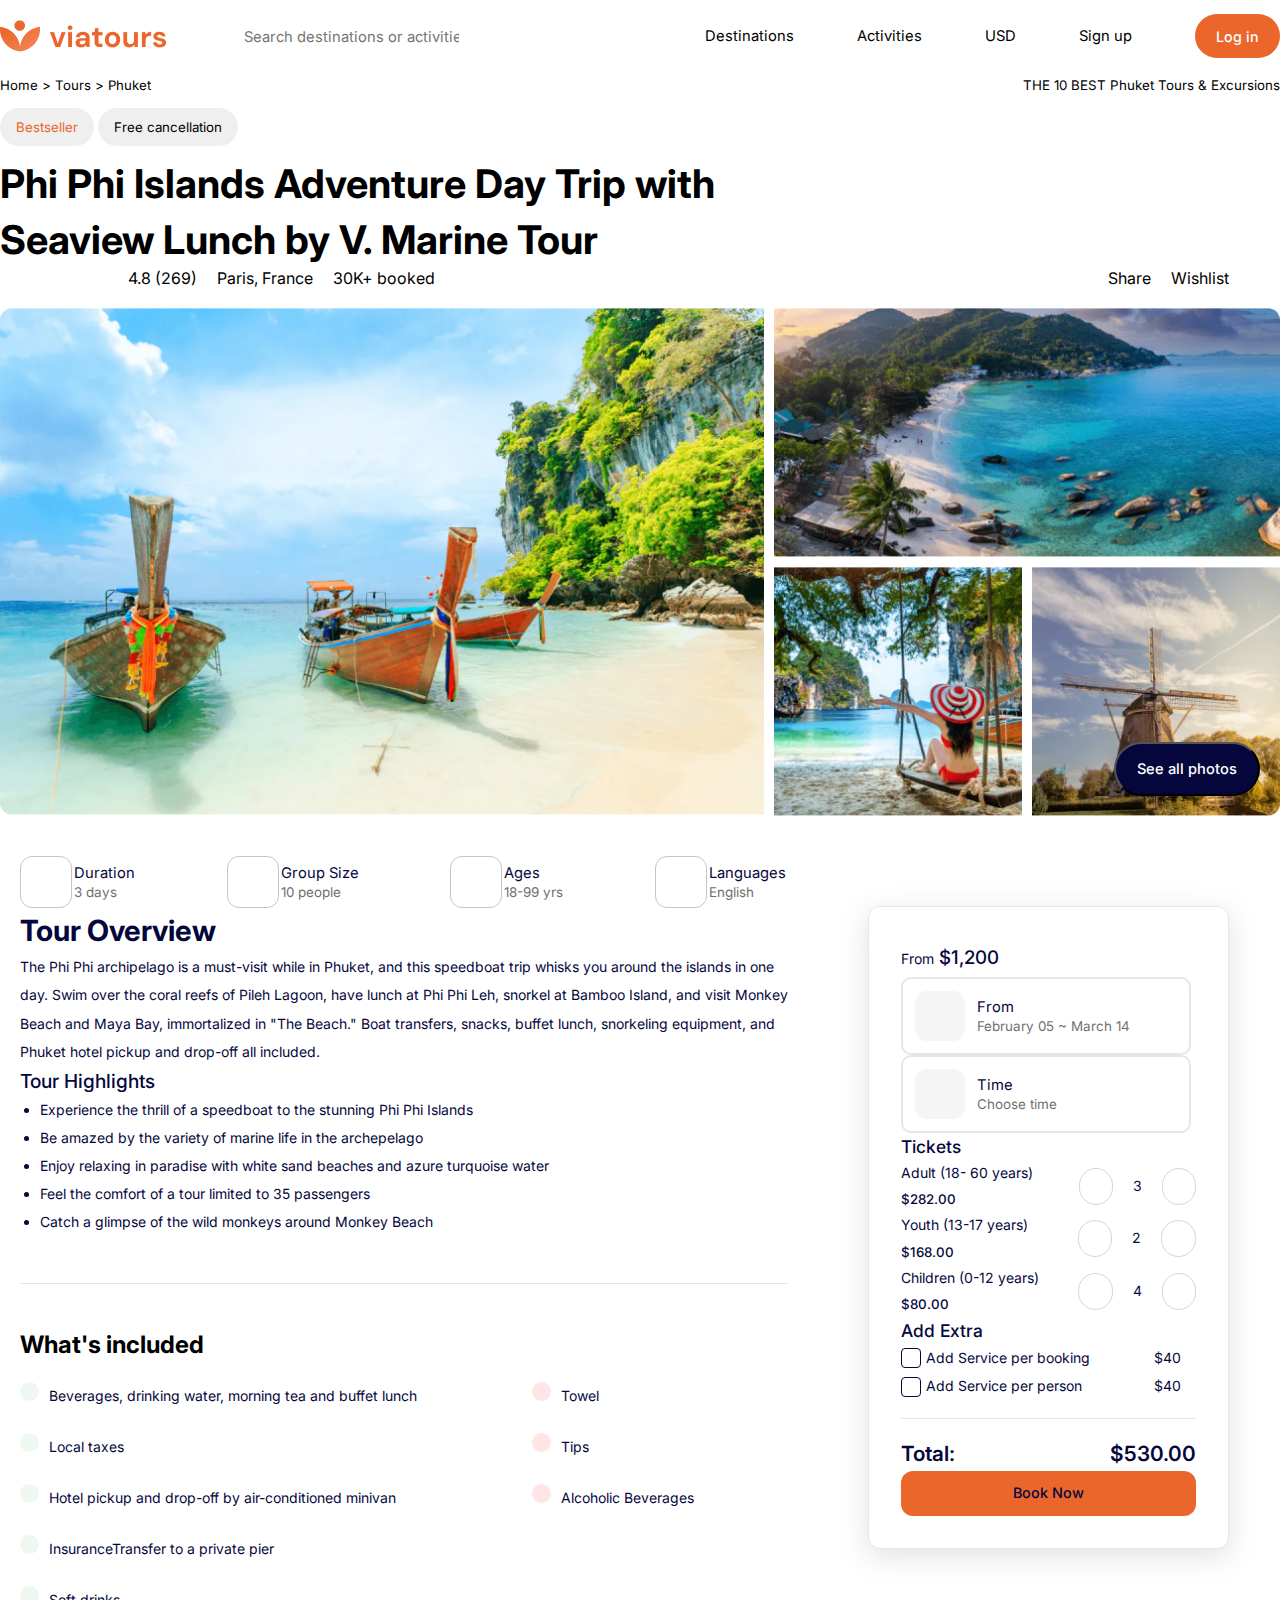
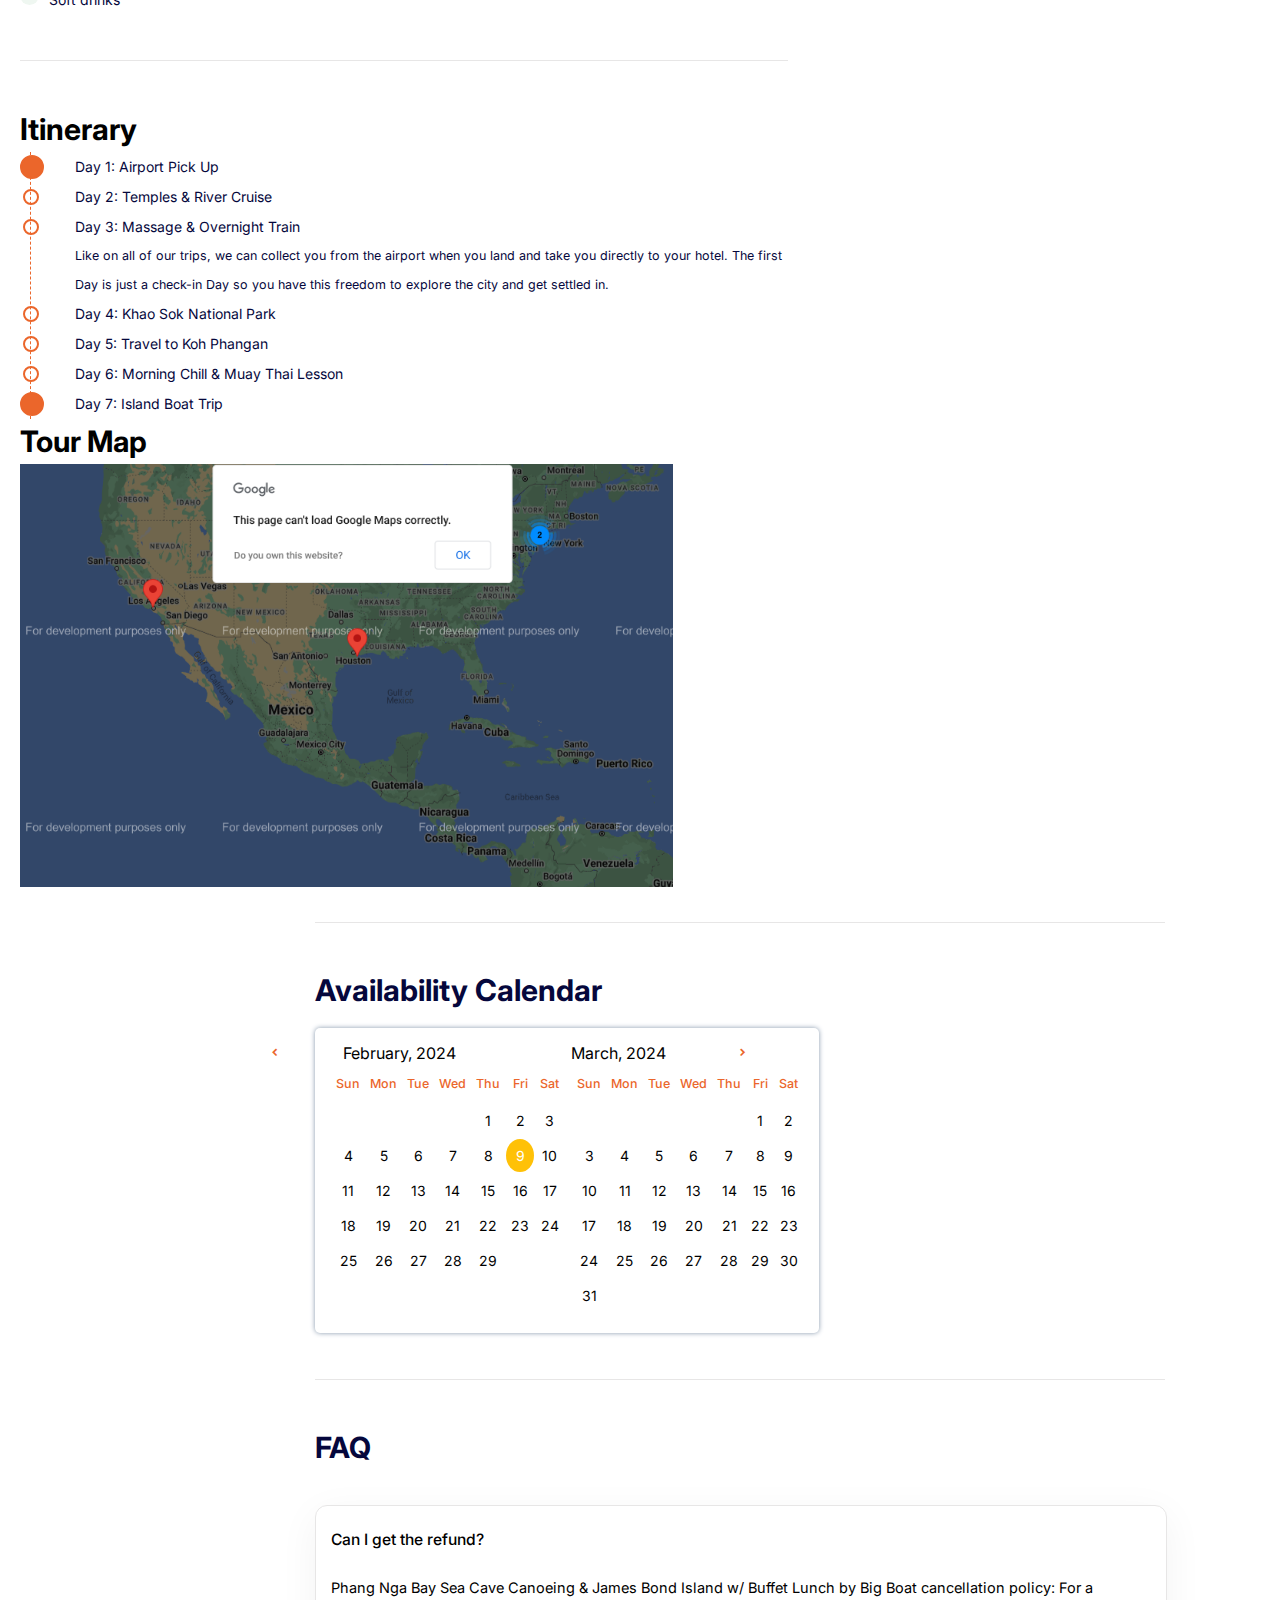
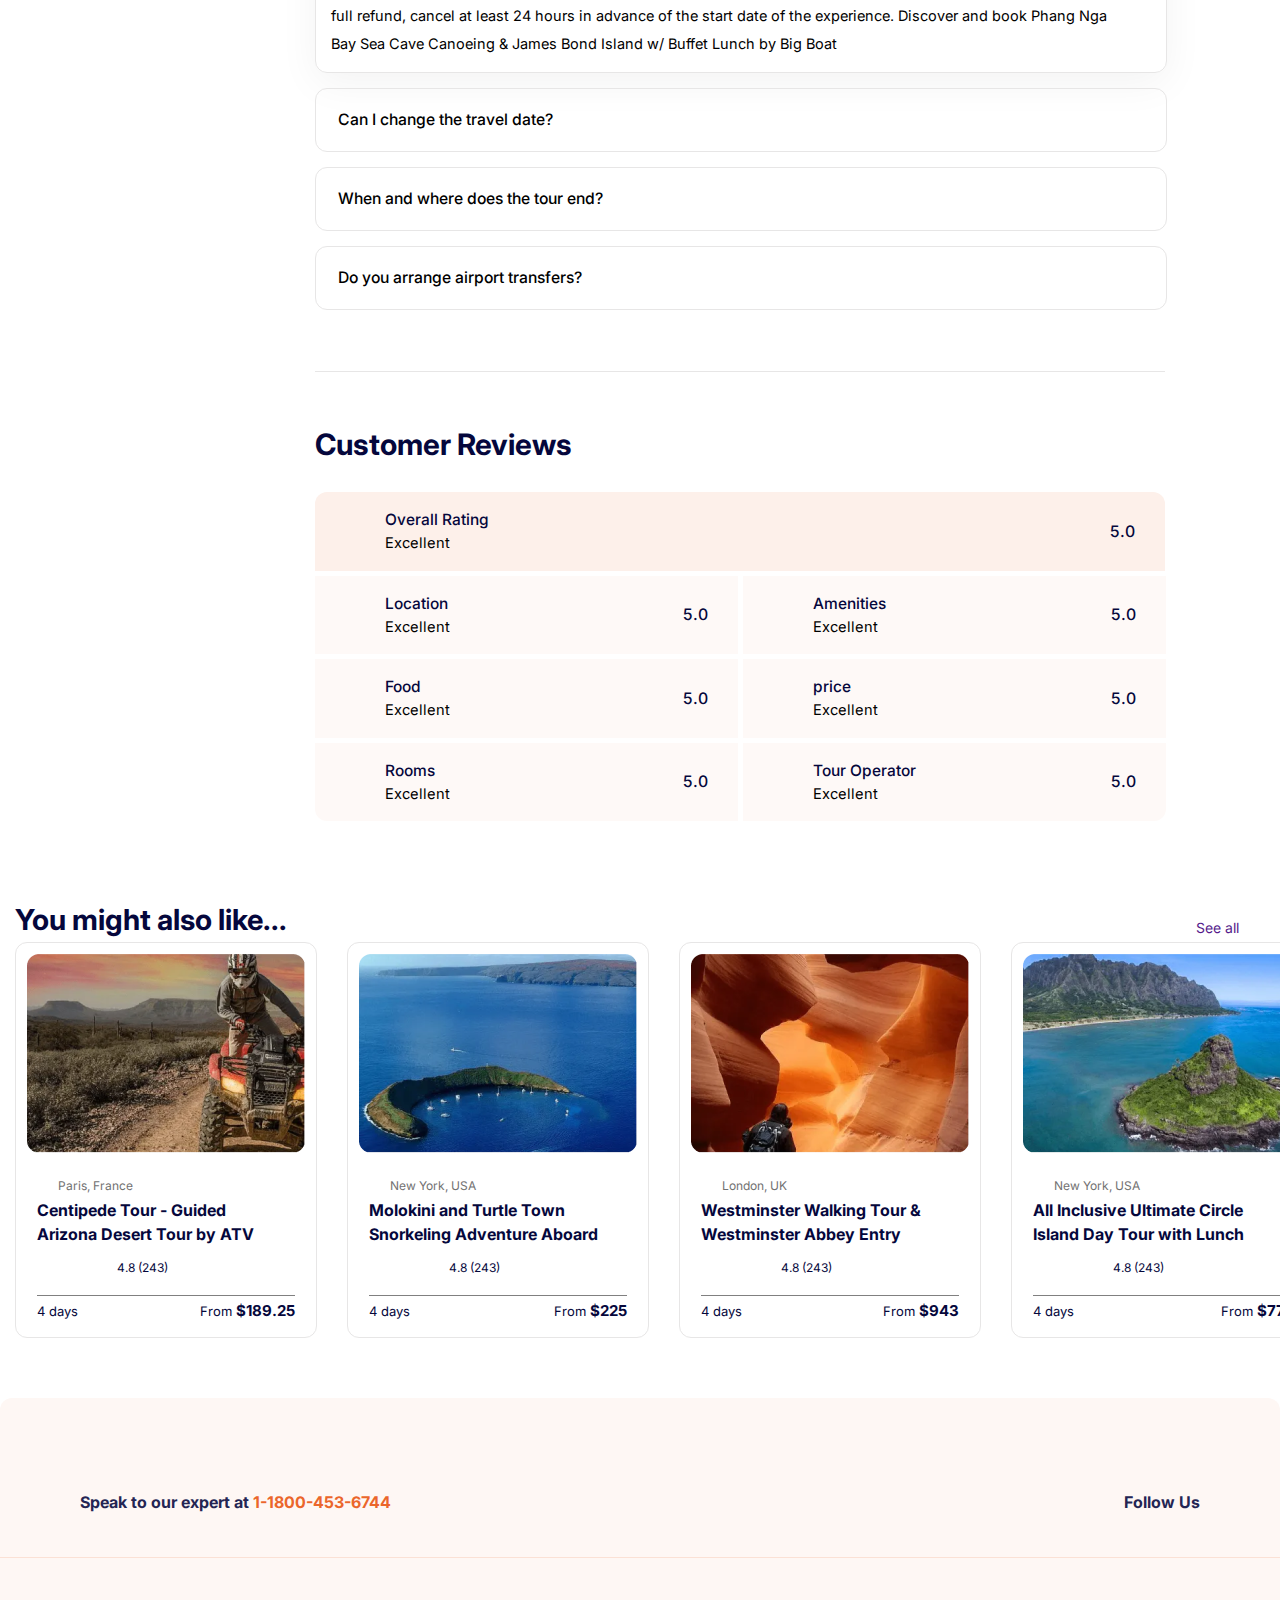
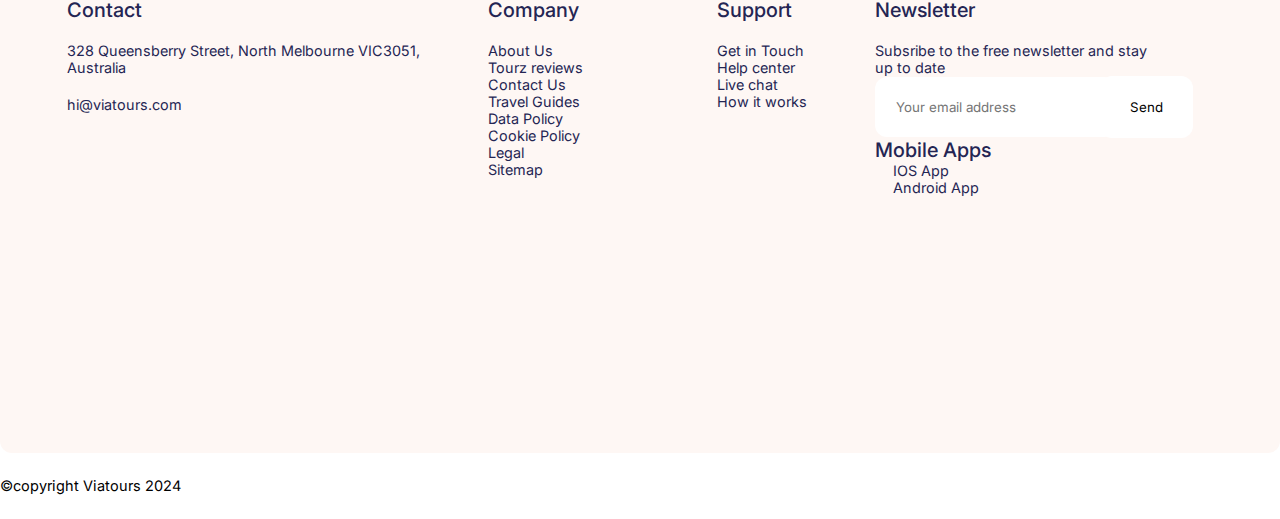
==== commit 87e6e36c: "Merge branch 'main' into ft30_033/figma" ====
--- a/Figma/index.html
+++ b/Figma/index.html
@@ -1,13 +1,253 @@
 <!DOCTYPE html>
 <html lang="en">
-<head>
-    <meta charset="UTF-8">  
-    <meta name="viewport" content="width=device-width, initial-scale=1.0">
+  <head>
+    <meta charset="UTF-8" />
+    <meta name="viewport" content="width=device-width, initial-scale=1.0" />
     <title>Document</title>
-    <link rel="stylesheet" href="./styles.css">
+    <link rel="stylesheet" href="styles.css">
     <link rel="stylesheet" href="https://fonts.googleapis.com/css2?family=Material+Symbols+Outlined:opsz,wght,FILL,GRAD@20..48,100..700,0..1,-50..200" />
 </head>
 <body>
+  <header id="header">
+    <div class="navbar">
+      <div class="nav-search">
+        <img src="images/logo-1.svg.png" alt="logo">
+        <form action="">
+          <input
+            type="search"
+            placeholder="Search destinations or activities"
+          />
+        </form>
+      </div>
+      <div class="buttons">
+        <span class="hide">Destinations</span>
+        <span class="hide">Activities</span>
+        <span class="hide">USD</span>
+        <span>Sign up</span>
+        <span><button>Log in</button></span>
+      </div>
+    </div>
+  </header>
+  <section id="pradeep">
+    <div class="phuket">
+      <div class="left">
+        <span>Home > </span><span>Tours > </span><span>Phuket</span>
+      </div>
+      <div class="right">
+        <p>THE 10 BEST Phuket Tours & Excursions</p>
+      </div>
+    </div>
+    <div class="bestseller">
+      <button>Bestseller</button>
+      <button>Free cancellation</button>
+    </div>
+    <div class="tourheading">
+      <h1>Phi Phi Islands Adventure Day Trip with Seaview Lunch by V. Marine Tour</h1>
+    </div>
+
+    <div class="tourdata">
+
+      <div class="touranalysis">
+        <div><p class="rating">4.8 (269)</p></div>
+        <div><p class="location">Paris, France</p></div>
+        <div><p class="booked">30K+ booked</p></div>
+      </div>
+
+      <div class="buttons">
+        <div><p class="share">Share</p></div>
+        <div><p class="Wishlist">Wishlist</p></div>
+      </div>
+    </div>
+
+    <div class="destinationimages">
+
+      <img class="item1" src="images/image_1.png" alt="image" width="100%">
+      <img class="item2" src="images/image_2.png" alt="image" width="100%">
+      <img class="item3" src="images/image_3.png" alt="image" width="100%">
+      <img class="item4" src="images/image_4.png" alt="image" width="100%">
+
+      <button class="seeall">See all photos</button>
+    </div>
+  </section>
+ <div>
+        <div class="section-3-main-container">
+            <!-- card -->
+          <div class="section3-card">
+            <div class="section3-card-head">
+                <p><span>From</span>&nbsp;$1,200</p>
+            </div>
+                <div>
+                    <div>
+                        <div class="section-3-abdulla">
+                            <div class="box-in-section-card"></div>
+                            <div>
+                              <p class="section-3-text1">From</p>
+                              <p class="section-3-text2">February 05 ~ March 14</p>
+                            </div>
+                          </div>
+                    </div>
+                    <div class="section-3-abdulla">
+                        <div class="box-in-section-card"></div>
+                        <div>
+                          <p class="section-3-text1">Time</p>
+                          <p class="section-3-text2">Choose time</p>
+                        </div>
+                      </div>
+                    </div>
+                    <h5>Tickets</h5>
+                    <div class="section-3-adult">
+                        <p>Adult (18- 60 years) <span>$282.00</span></p>
+                        <div class="adult-circle"></div>
+                        <p>3</p>
+                        <div class="adult-circle"></div>
+                    </div>
+                    <div class="section-3-adult">
+                        <p>Youth (13-17 years) <span>$168.00</span></p>
+                        <div class="adult-circle"></div>
+                        <p>2</p>
+                        <div class="adult-circle"></div>
+                    </div>
+                    <div class="section-3-adult">
+                        <p>Children (0-12 years) <span>$80.00</span></p>
+                        <div class="adult-circle"></div>
+                        <p>4</p>
+                        <div class="adult-circle"></div>
+                    </div>
+                    <h5>Add Extra</h5>
+                    <div class="section3-service-parent">
+                        <div class="section3-service-child">
+                            <div class="square"></div>
+                            <p>Add Service per booking</p>
+                        </div>
+                        <div>
+                            <p class="rupee">$40</p>
+                        </div>
+                    </div>
+                    <div class="section3-service-parent">
+                        <div class="section3-service-child">
+                            <div class="square"></div>
+                            <p>Add Service per person</p>
+                        </div>
+                        <div>
+                            <p class="rupee">$40</p>
+                        </div>
+                    </div>
+                    <div class="section-3-border"></div>
+                    <div class="section-last-total">
+                        <p>Total:</p>
+                        <p>$530.00</p>
+                    </div>
+                    <div class="section-3-button">
+                        <button>Book Now</button>
+                    </div>
+        </div>
+          <!-- card -->
+            <div class="section-container">
+                <div class="section-3-main">
+                  <div class="section-3-abdulla">
+                    <div class="box-in-section-3"></div>
+                    <div>
+                      <p class="section-3-text1">Duration</p>
+                      <p class="section-3-text2">3 days</p>
+                    </div>
+                  </div>
+                  <div class="section-3-abdulla">
+                    <div class="box-in-section-3"></div>
+                    <div>
+                      <p class="section-3-text1">Group Size</p>
+                      <p class="section-3-text2">10 people</p>
+                    </div>
+                  </div>
+                  <div class="section-3-abdulla">
+                    <div class="box-in-section-3"></div>
+                    <div>
+                      <p class="section-3-text1">Ages</p>
+                      <p class="section-3-text2">18-99 yrs</p>
+                    </div>
+                  </div>
+                  <div class="section-3-abdulla">
+                    <div class="box-in-section-3"></div>
+                    <div>
+                      <p class="section-3-text1">Languages</p>
+                      <p class="section-3-text2">English</p>
+                    </div>
+                  </div>
+                </div>
+                <div class="section-3-tour">
+                  <h2>Tour Overview</h2>
+                  <p>
+                    The Phi Phi archipelago is a must-visit while in Phuket, and this
+                    speedboat trip whisks you around the islands in one day. Swim over the
+                    coral reefs of Pileh Lagoon, have lunch at Phi Phi Leh, snorkel at
+                    Bamboo Island, and visit Monkey Beach and Maya Bay, immortalized in
+                    "The Beach." Boat transfers, snacks, buffet lunch, snorkeling
+                    equipment, and Phuket hotel pickup and drop-off all included.
+                  </p>
+                  <h3>Tour Highlights</h3>
+                  <ul>
+                    <li>
+                      Experience the thrill of a speedboat to the stunning Phi Phi Islands
+                    </li>
+                    <li>Be amazed by the variety of marine life in the archepelago</li>
+                    <li>
+                      Enjoy relaxing in paradise with white sand beaches and azure
+                      turquoise water
+                    </li>
+                    <li>Feel the comfort of a tour limited to 35 passengers</li>
+                    <li>Catch a glimpse of the wild monkeys around Monkey Beach</li>
+                  </ul>
+                </div>
+                <div class="section-3-border"></div>
+                <div>
+                  <h2>What's included</h2>
+                  <div class="section-3-list">
+                    <div class="section-3-list1">
+                      <ul>
+                        <li>Beverages, drinking water, morning tea and buffet lunch</li>
+                        <li>Local taxes</li>
+                        <li>Hotel pickup and drop-off by air-conditioned minivan</li>
+                        <li>InsuranceTransfer to a private pier</li>
+                        <li>Soft drinks</li>
+                      </ul>
+                    </div>
+                    <div class="section-3-list2">
+                      <ul>
+                        <li>Towel</li>
+                        <li>Tips</li>
+                        <li>Alcoholic Beverages</li>
+                      </ul>
+                    </div>
+                  </div>
+                </div>
+                <div class="section-3-border"></div>
+                <div class="section-itinerary">
+                      <h2>Itinerary</h2>
+                      <div class="section-itinerary-list">
+                          <p>Day 1: Airport Pick Up</p>
+                          <p>Day 2: Temples & River Cruise</p>
+                          <p>Day 3: Massage & Overnight Train</p>
+                          <p class="long-para">Like on all of our trips, we can collect you from the airport when you land and take
+                              you directly to your hotel. The first Day is just a check-in Day so you have this
+                              freedom to explore the city and get settled in.</p>
+                          <p>Day 4: Khao Sok National Park</p>
+                          <p>Day 5: Travel to Koh Phangan</p>
+                          <p>Day 6: Morning Chill & Muay Thai Lesson</p>
+                          <p>Day 7: Island Boat Trip</p>
+                      </div>
+                </div>
+                <div class="section-3-map">
+                  <h2>Tour Map</h2>
+                  <div class="parent-for-tour-map">
+                      <img src="./images/div.png" alt="">
+                      <div class="child-for-tour-map">
+                          <img src="./images/div (1).png" alt="">
+                      </div>
+                  </div>
+                </div>
+              </div>
+        </div>
+    </div>
+<!-- ===================== Abdulla =================== -->
 <!-- ==================== SAIFUDDIN DHALI ========================= -->
 
     <div id="calendar">
@@ -246,5 +486,162 @@
         </div>
     </div>
 <!-- ==================== SAIFUDDIN DHALI ========================= -->
+ <!-- ===================== Rahul =================== -->
+    <!----------------- card section------------ -->
+    <div id="top-trend">
+        <!-- top trending sections here -->
+        <div class="container">
+          <div class="outer">
+            <h2>You might also like...</h2>
+            <a href="">See all</a>
+          </div>
+
+          <div class="inner">
+            <div>
+              <img src="images/rm-card1.png" alt="" />
+              <p>Paris, France</p>
+              <h3>Centipede Tour - Guided Arizona Desert Tour by ATV</h3>
+              <p>4.8 (243)</p>
+
+              <div>
+                <span class="one">4 days</span>
+                <div>
+                  <span>From</span>&nbsp;<span><b>$189.25</b></span>
+                </div>
+              </div>
+            </div>
+            <div>
+              <img src="images/rm-card2.png" alt="" />
+              <p>New York, USA</p>
+              <h3>Molokini and Turtle Town Snorkeling Adventure Aboard</h3>
+              <p>4.8 (243)</p>
+
+              <div>
+                <span class="one">4 days</span>
+                <div>
+                  <span>From</span>&nbsp;<span><b>$225</b></span>
+                </div>
+              </div>
+            </div>
+            <div>
+              <img src="images/rm-card3.png" alt="" />
+              <p>London, UK</p>
+              <h3>Westminster Walking Tour &amp; Westminster Abbey Entry</h3>
+              <p>4.8 (243)</p>
+
+              <div>
+                <span class="one">4 days</span>
+                <div>
+                  <span>From</span>&nbsp;<span><b>$943</b></span>
+                </div>
+              </div>
+            </div>
+            <div>
+              <img src="images/rm-card4.png" alt="" />
+              <p>New York, USA</p>
+              <h3>All Inclusive Ultimate Circle Island Day Tour with Lunch</h3>
+              <p>4.8 (243)</p>
+
+              <div>
+                <span class="one">4 days</span>
+                <div>
+                  <span>From</span>&nbsp;<span><b>$771</b></span>
+                </div>
+              </div>
+            </div>
+          </div>
+        </div>
+      </div>
+      <br><br><br>
+
+      <!-- footer section 1-->
+
+      <footer id="layout" class="footer">
+        <div>
+          <div id="lay1">
+            <span>
+              Speak to our expert at
+              <span style="color: #eb662b">1-1800-453-6744 </span>
+            </span>
+            <span class="left">Follow Us</span>
+          </div>
+          <div id="flex">
+            <nav id="contact">
+              <h2>Contact</h2>
+              <br />
+              <p>328 Queensberry Street, North Melbourne VIC3051,</p>
+              <p>Australia</p>
+              <br />
+              <p>hi@viatours.com</p>
+            </nav>
+            <nav>
+              <h2>Company</h2>
+              <br />
+              <p>About Us</p>
+              <p>Tourz reviews</p>
+              <p>Contact Us</p>
+              <p>Travel Guides</p>
+              <p>Data Policy</p>
+              <p>Cookie Policy</p>
+              <p>Legal</p>
+              <p>Sitemap</p>
+            </nav>
+            <br />
+            <nav>
+              <h2>Support</h2>
+              <br />
+              <p>Get in Touch</p>
+              <p>Help center</p>
+              <p>Live chat</p>
+              <p>How it works</p>
+            </nav>
+            <nav>
+              <h2>Newsletter</h2>
+              <br />
+              <p>Subsribe to the free newsletter and stay</p>
+              <p>up to date</p>
+              <form action="" id="form">
+                <input
+                  type="email"
+                  name=""
+                  id=""
+                  placeholder="Your email address"
+                />
+                <button class="footer-submit">Send</button>
+              </form>
+              <h2>Mobile Apps</h2>
+              <div style="padding-left: 18px">
+                <p>IOS App</p>
+                <p>Android App</p>
+              </div>
+            </nav>
+          </div>
+        </div>
+      </footer>
+
+      <!-- footer section 2--> 
+
+
+      <div class="copyrights">
+        <span>&copy;copyright Viatours 2024</span>
+        <span class="end"
+          ><img
+            src="https://s3-alpha-sig.figma.com/img/2818/0c8d/0e0b370b27b729bba97d1c285a44fb71?Expires=1712534400&Key-Pair-Id=APKAQ4GOSFWCVNEHN3O4&Signature=ikgJq~jOqcn~w3nrv3r2L4TN~TP-iy7eQBpqUJMulyN5qVB-8Hd~56rgnv4p8jyAv5LTOHQqz9lg67Ivv5K0MAusqqrOucwLG~oDlsmGsPzI8RiUiuSqOnMr9hDYu9dnu8mvV9IrgqTchr039wy98gScJRi07Qp8zPSVqMBiRqp7jWFNDSSGpOTvAARVxLfqhfyxsyBClJpmD0SVw~PGaMHvz60Ii5U4q~~lQL9TvkrhMzUp8CnKGJ0QAL2v9DSt7rqbdh55fFmPGshLyMdcmAbhaJAE-pMKwPS~CkoOf3SfaXs3773llsqHEZ3lUVzpo~HxDmWFZ6Ga4J33IHo6-Q__"
+            alt="" /><img
+            src="https://s3-alpha-sig.figma.com/img/b7be/7667/b854bcc7648bd4f219ab1ac640ccb1ec?Expires=1712534400&Key-Pair-Id=APKAQ4GOSFWCVNEHN3O4&Signature=jtc-WpcUftJoxz0rQ5sFrgwl4N7vbXzgh-~5FNdWp17OwD7IVwIevOWe9fRw4E6cnzhgnz251UnqkKkG5-GeQ1xJ9lXLTh~0YLgdF3r011aT68DOLj-TlrULHDWPJ6zB6c6PfftR88q5foOqWx~XFafL~3aCEFDIsACNAK1lPezCRY9oJfVh~g4egWzcjKhQ~mT8FeP6P9o-vLadwZftyYeeE~XzkuKs6w73Xqz-oSE1X5f9lCoY~7cf2zlIxWCVIkSTFTmQ-ewduxGnf2MZ2h~-QX8eTq9uDAQrTk3gPWKQwWtNS6lK~Gf3LUEnS60YczFjom-UYGGjIljKE4YmFw__"
+            alt="" /><img
+            src="https://s3-alpha-sig.figma.com/img/348d/73f5/14360c57942fc7030e7f2d18707d1373?Expires=1712534400&Key-Pair-Id=APKAQ4GOSFWCVNEHN3O4&Signature=AXHaPFLiKhOxD83aPMeDNRMl8~ixUeuB0fE6KNGO9cKEZRppbjVNQl-L4QsHAgg-n-u5T7vTe2dX37V1iUIHkdujrpyiHruCW0hd4JUmj9AHTaxQzT6qucsGxwVhDEK7fE84gH-Y6rWOLlTHYjI2WQDW6Fth1~A0c1OfnbF~-lACkFxt7d9pOlmUYCJnc1L8y3EEHxKqr2uqs~30~Cx-56lfaNkeu5K-vbQV5aKdiH2t3kXZYUKzFbLKvu-P9FjCYKaviPowVCbyhB9SibTZNhH0Zy9HpKw20hr5dbAbhY~2~IFJWEA~SYytzS0tZt0s4QPXIINI7OJQNjq1LWnDiw__"
+            alt="" /><img
+            src="https://s3-alpha-sig.figma.com/img/35fe/e4e7/7e26b6a46a913847214c0f184174326f?Expires=1712534400&Key-Pair-Id=APKAQ4GOSFWCVNEHN3O4&Signature=Guc8Xctjq4hoxZeXkxeyjrbpPniaui2VkmnDq1CWRVkcB0rRxAKRtyDBeB3UV4onG8gA~XV3cqWNLbRVDHiwu89AWYToWM5zLpppc67I1Be61XXKUarF3XAaVeuq20s9GhrL-eVgGJMrGz3qAEbU5BE3UR1qeQuRPS-MTyM0-suUO43oScOtaLmODeVZyMRsTbEsmutVfoo0T8TOgcO~xIHnYoiuFsWXcfdeJ5Ww0dBaVxj8Xeghz~XR3aJe0-pdj0iOaTmctI61mWTs3BAnOoxmN1qw-7DnNNCjENtthXqzSyNOUBGmCl1MTiri9jWpRAULUCeGQHk4~sByK0vJHQ__"
+            alt="" /><img
+            src="https://s3-alpha-sig.figma.com/img/9154/00b1/178204998d77564964259c5874ce1242?Expires=1712534400&Key-Pair-Id=APKAQ4GOSFWCVNEHN3O4&Signature=eSfsHBd-Kawfrzw3Mnwt-uLo3ZGHsV4Bdkih1tNEUs-UXhA3vcTxpDQhkkjEoH~MkTeEGs~5scOGKLq4XUR4aN7UxH52bIgN4-I9bPs~Ys3bCMV1DbwIP5zi7Pzm6wR4Nraz7EeIMvs86ZyaibobRW12PfhLPyrafqT2FKHkULiVep2x4P6XLHxtIVDZatLAdC11~vy8xTZ6AGKd6YDsF~ZUaXI0YWTpwcTUAvjlPDzkRBKsiDbbBt-fL0CbYWKU3UyZ5S25J~Q~R3FlRGY~gVlZyyXqKVURxMFrdzBHlbg~5J7MdKP2P4F1mHivVmE3nmB8Wm80SZYF0ZEqJr0JIQ__"
+            alt="" /><img
+            src="https://s3-alpha-sig.figma.com/img/7d33/b9ca/9ff738868069559de994c1ce1dda6aec?Expires=1712534400&Key-Pair-Id=APKAQ4GOSFWCVNEHN3O4&Signature=bzxYA8ydPPxdoj1MGluu6jDmLUjqbm-THLWb9~Z~G4nClBc0n3vWLnvH-NPB5HJpKn7Ib0d6ckuJTG8VkwB07vUJOvyOzjD63lB3SvwDUwj1JASsynW2R2-6aZ7Fq4abDhWQKUJ72DCsltrxL6Ss3gPDYHadJUbrN5JuOelj78ACXxJ-kiopgt0n0ATy-uLsky9zLdjL5mn7I2PjInhAA4C9VIaICXuz~OddWoNDkR5t3JxeHekKiTACh6UqHIqADgT6AAz7qK3eQOG8lnlpVCjN1mjb1lY02EjLE5okpz-LUAv~ANrcbcjfYEUHqGb2PDTzAdIRtiwi9SWYj39Eog__"
+            alt=""
+        /></span>
+      </div>
+      
+ <!-- ===================== Rahul =================== -->
 </body>
-</html>+</html>
+  
--- a/Figma/styles.css
+++ b/Figma/styles.css
@@ -1,55 +1,104 @@
+@import url("https://fonts.googleapis.com/css2?family=Didact+Gothic&family=Inter:wght@100..900&family=Kanit:ital,wght@0,100;0,200;0,300;0,400;0,500;0,600;0,700;0,800;0,900;1,100;1,200;1,300;1,400;1,500;1,600;1,700;1,800;1,900&family=Mulish:ital,wght@0,200..1000;1,200..1000&family=Open+Sans:ital,wght@0,300..800;1,300..800&family=Poppins:ital,wght@0,100;0,200;0,300;0,400;0,500;0,600;0,700;0,800;0,900;1,100;1,200;1,300;1,400;1,500;1,600;1,700;1,800;1,900&family=Roboto:ital,wght@0,100;0,300;0,400;0,500;0,700;0,900;1,100;1,300;1,400;1,500;1,700;1,900&family=Shojumaru&family=Signika:wght@300..700&display=swap");
 * {
-  margin: 0px;
-  padding: 0px;
-}
-
-#calendar {
-  width: 880px;
+  font-family: "Inter", sans-serif;
+}
+
+#header .navbar {
+  max-width: 1320px;
+  width: 100%;
   height: auto;
-  margin-left: 300px;
-}
-#calendar > h1 {
-  font-family: Inter;
-  font-size: 30px;
-  font-weight: 700;
-  line-height: 45px;
+  display: flex;
+  align-items: center;
+  justify-content: space-between;
+}
+#header .navbar .nav-search {
+  padding: 20px 0px;
+  display: flex;
+  align-items: center;
+  justify-content: space-evenly;
+  gap: 77px;
+}
+#header .navbar .nav-search input {
+  font-family: Inter;
+  font-weight: 400;
+  font-size: 14.77px;
+  border: 0;
+  height: 20px;
+  color: #757575;
+}
+@media screen and (max-width: 768px) {
+  #header .navbar .nav-search {
+    flex-direction: column;
+    align-items: center;
+    gap: 20px;
+  }
+  #header .navbar .nav-search input {
+    width: 100%;
+    border-radius: 150px;
+    height: 35px;
+    width: 210px;
+  }
+}
+#header .navbar .buttons {
+  font-family: Inter;
+  font-size: 14.77px;
+  font-weight: 400;
+  line-height: 28.13px;
+  display: flex;
+  align-items: center;
+  gap: 63px;
+}
+@media screen and (max-width: 990px) {
+  #header .navbar .buttons .hide {
+    display: none;
+  }
+}
+@media screen and (max-width: 560px) {
+  #header .navbar .buttons {
+    margin: 10px 0px;
+  }
+  #header .navbar .buttons .hide {
+    display: none;
+  }
+}
+#header .navbar button {
+  color: #fff;
+  border: 0;
+  background-color: #eb662b;
+  font-family: "Inter", sans-serif;
+  font-size: 14.3px;
+  font-weight: 500;
+  text-align: center;
+  padding: 12px 21px 12px 21px;
+  height: 44px;
+  box-sizing: border-box;
+  border-radius: 200px;
+}
+@media screen and (max-width: 768px) {
+  #header .navbar {
+    flex-direction: column;
+    align-items: center;
+  }
+}
+
+#pradeep {
+  max-width: 1320px;
+  width: 100%;
+  margin: auto;
+}
+#pradeep .phuket {
+  display: flex;
+  justify-content: space-between;
+  align-items: center;
+}
+#pradeep .phuket .left {
+  font-family: Inter;
+  font-size: 13.23px;
+  font-weight: 400;
+  line-height: 26.25px;
   text-align: left;
-  color: #05073C;
-  margin-left: 15px;
-  margin-top: 45px;
-  margin-bottom: 15px;
-}
-
-#calendar_box {
-  width: 504px;
-  height: 305.25px;
-  border: 0px solid #8798AD;
-  box-shadow: 0px 0px 5px 0px #8798AD;
-  border-radius: 5px;
-  margin-left: 15px;
-  margin-bottom: 45px;
-  display: flex;
-  justify-content: space-between;
-  box-sizing: border-box;
-  padding: 15px;
-}
-
-#calendar > #b_top {
-  width: 850px;
-  height: 1px;
-  border-bottom: 1px solid #E7E6E6;
-  margin-left: 15px;
-  margin-top: 10px;
-}
-#calendar > #b_bottom {
-  width: 850px;
-  height: 1px;
-  border-bottom: 1px solid #E7E6E6;
-  margin-left: 15px;
-  margin-top: 0px;
-}
-
-.calendar-month {
+}
+#pradeep .phuket .right {
   font-family: Inter;
   font-size: 13.34px;
   font-weight: 400;
@@ -306,4 +355,927 @@
 #c-review > #c-review-8 {
   background-color: #fef9f7;
   border-bottom-right-radius: 12px;
+=======
+  text-align: left;
+}
+@media screen and (max-width: 768px) {
+  #pradeep .phuket {
+    flex-direction: column;
+    align-items: center;
+  }
+}
+#pradeep .bestseller {
+  font-family: Inter;
+  font-size: 13.67px;
+  font-weight: 500;
+  line-height: 28px;
+  padding: 10px 0px;
+}
+#pradeep .bestseller button:nth-of-type(1) {
+  text-align: center;
+  color: #EB662B;
+  border: 0px;
+  padding: 11px 15.8px 11px 16px;
+  border-radius: 25px;
+}
+#pradeep .bestseller button:nth-of-type(2) {
+  padding: 11px 15.8px 11px 16px;
+  border-radius: 200px;
+  border: 0px;
+  text-align: center;
+}
+@media screen and (max-width: 768px) {
+  #pradeep .bestseller {
+    display: flex;
+    align-items: center;
+    justify-content: space-evenly;
+  }
+}
+#pradeep .tourheading {
+  display: flex;
+  flex-wrap: wrap;
+  width: 60%;
+}
+#pradeep .tourheading h1 {
+  font-family: Inter;
+  font-size: 39.69px;
+  font-weight: 700;
+  line-height: 56px;
+  text-align: left;
+}
+@media screen and (max-width: 768px) {
+  #pradeep .tourheading {
+    width: 100%;
+  }
+  #pradeep .tourheading h1 {
+    text-align: center;
+  }
+}
+#pradeep .tourdata {
+  display: flex;
+  justify-content: space-between;
+  border: 0;
+}
+#pradeep .tourdata .touranalysis {
+  display: flex;
+  gap: 20px;
+  margin-left: 10%;
+}
+#pradeep .tourdata .buttons {
+  display: flex;
+  gap: 20px;
+  margin-right: 4%;
+}
+@media screen and (max-width: 768px) {
+  #pradeep .tourdata {
+    flex-direction: column;
+    align-items: center;
+  }
+}
+#pradeep .destinationimages {
+  position: relative;
+  margin: 20px auto;
+  display: grid;
+  grid-template-columns: repeat(5, 1fr);
+  grid-template-rows: repeat(2, 1fr);
+  gap: 10px;
+}
+#pradeep .destinationimages .item1, #pradeep .destinationimages .item2, #pradeep .destinationimages .item3, #pradeep .destinationimages .item4 {
+  width: 100%;
+}
+#pradeep .destinationimages .item1 {
+  grid-row-start: 1;
+  grid-row-end: 3;
+  grid-column-start: 1;
+  grid-column-end: 4;
+}
+#pradeep .destinationimages .item2 {
+  grid-row-start: 1;
+  grid-row-end: 2;
+  grid-column-start: 4;
+  grid-column-end: 6;
+}
+#pradeep .destinationimages .item3 {
+  grid-row-start: 2;
+  grid-row-end: 3;
+  grid-column-start: 4;
+  grid-column-end: 5;
+}
+#pradeep .destinationimages .item4 {
+  grid-row-start: 2;
+  grid-row-end: 3;
+  grid-column-start: 5;
+  grid-column-end: 6;
+}
+#pradeep .destinationimages .seeall {
+  position: absolute;
+  right: 20px;
+  bottom: 20px;
+  font-family: Inter;
+  font-size: 14.65px;
+  font-weight: 500;
+  line-height: 24px;
+  text-align: center;
+  padding: 13px 20.8px 13px 21px;
+  border-radius: 200px;
+  background-color: #05073C;
+  color: #fff;
+}
+@media screen and (max-width: 768px) {
+  #pradeep .destinationimages .seeall {
+    text-align: center;
+    padding: 7px 10px 6px 10px;
+    border-radius: 200px;
+    background-color: #05073C;
+    color: #fff;
+  }
+}
+
+.section-3-main-container {
+  position: relative;
+}
+
+.section-container {
+  width: 60%;
+  padding: 20px;
+}
+
+.section-3-main {
+  display: flex;
+  align-items: center;
+  justify-content: space-between;
+}
+
+.box-in-section-3 {
+  border: 1px solid rgb(197, 197, 197);
+  width: 50px;
+  height: 50px;
+  border-radius: 12px;
+}
+
+.section-3-abdulla {
+  display: flex;
+  align-items: center;
+}
+.section-3-abdulla p {
+  margin: 2px;
+}
+
+.section-3-text1 {
+  font-family: "Inter", sans-serif;
+  font-weight: 400;
+  font-size: 14px;
+  color: #05073c;
+  font-size: 14.77px;
+  color: #05073c;
+}
+@media (max-width: 508px) {
+  .section-3-text1 {
+    font-size: 12px;
+  }
+}
+@media (max-width: 850px) {
+  .section-3-text1 {
+    font-size: 13px;
+  }
+}
+
+.section-3-text2 {
+  font-family: "Inter", sans-serif;
+  font-weight: 400;
+  font-size: 14px;
+  color: #05073c;
+  font-size: 13.45px;
+  color: #717171;
+}
+@media (max-width: 408px) {
+  .section-3-text2 {
+    font-size: 8px;
+  }
+}
+@media (max-width: 850px) {
+  .section-3-text2 {
+    font-size: 12px;
+  }
+}
+
+.section-3-tour h2 {
+  font-family: "Inter", sans-serif;
+  font-weight: 400;
+  font-size: 14px;
+  color: #05073c;
+  font-size: 29.18px;
+  font-weight: 700;
+  line-height: 45px;
+}
+@media (max-width: 508px) {
+  .section-3-tour h2 {
+    font-size: 25px;
+  }
+}
+@media (max-width: 850px) {
+  .section-3-tour h2 {
+    font-size: 27px;
+  }
+}
+.section-3-tour p {
+  font-family: "Inter", sans-serif;
+  font-weight: 400;
+  font-size: 14px;
+  color: #05073c;
+  line-height: 28.13px;
+}
+@media (max-width: 508px) {
+  .section-3-tour p {
+    font-size: 12px;
+  }
+}
+@media (max-width: 850px) {
+  .section-3-tour p {
+    font-size: 13px;
+  }
+}
+.section-3-tour h3 {
+  font-family: "Inter", sans-serif;
+  font-weight: 400;
+  font-size: 14px;
+  color: #05073c;
+  font-size: 19.22px;
+  font-weight: 500;
+  line-height: 30px;
+}
+@media (max-width: 508px) {
+  .section-3-tour h3 {
+    font-size: 16px;
+  }
+}
+@media (max-width: 850px) {
+  .section-3-tour h3 {
+    font-size: 17px;
+  }
+}
+.section-3-tour ul {
+  padding-left: 20px;
+}
+.section-3-tour ul li {
+  font-family: "Inter", sans-serif;
+  font-weight: 400;
+  font-size: 14px;
+  color: #05073c;
+  line-height: 28.13px;
+}
+@media (max-width: 508px) {
+  .section-3-tour ul li {
+    font-size: 12px;
+  }
+}
+@media (max-width: 850px) {
+  .section-3-tour ul li {
+    font-size: 13px;
+  }
+}
+
+.section-3-border {
+  border-bottom: 1px solid #e7e6e6;
+  margin-top: 6%;
+  margin-bottom: 6%;
+}
+
+.section-3-list {
+  display: flex;
+  align-items: center;
+  align-items: baseline;
+  gap: 115px;
+}
+
+.section-3-list1 ul,
+.section-3-list2 ul {
+  list-style-type: none;
+  padding-left: 0px;
+}
+.section-3-list1 li,
+.section-3-list2 li {
+  font-family: "Inter", sans-serif;
+  font-weight: 400;
+  font-size: 14px;
+  color: #05073c;
+  line-height: 28.13px;
+}
+.section-3-list1 ul li::before,
+.section-3-list2 ul li::before {
+  content: "";
+  display: inline-block;
+  width: 19px;
+  height: 19px;
+  border-radius: 24px;
+  margin-right: 10px;
+  margin-top: 23px;
+}
+
+.section-3-list1 ul li::before {
+  background-color: #eff7f1;
+}
+
+.section-3-list2 ul li::before {
+  background-color: #ffe5e5;
+}
+
+.section-itinerary h2 {
+  margin: 0;
+  font-family: Inter;
+  font-size: 30px;
+  font-weight: 700;
+  line-height: 45px;
+}
+
+.section-itinerary-list {
+  border-left: 1px dashed #eb662b;
+  padding-left: 24px;
+  margin-left: 10px;
+}
+.section-itinerary-list p {
+  font-family: "Inter", sans-serif;
+  font-weight: 400;
+  font-size: 14px;
+  color: #05073c;
+  line-height: 30px;
+  position: relative;
+  margin-left: 20px;
+}
+.section-itinerary-list .long-para {
+  font-family: "Inter", sans-serif;
+  font-weight: 400;
+  font-size: 14px;
+  color: #05073c;
+  font-size: 12.53px;
+  line-height: 28.13px;
+}
+.section-itinerary-list p::before {
+  content: "";
+  position: absolute;
+  left: -52px;
+  top: 50%;
+  transform: translateY(-50%);
+  width: 12px;
+  height: 12px;
+  border-radius: 18px;
+  border: 2px solid #eb662b;
+}
+.section-itinerary-list p.long-para::before {
+  display: none;
+}
+.section-itinerary-list p:first-child::before,
+.section-itinerary-list p:last-child::before {
+  width: 20px;
+  height: 20px;
+  background-color: #eb662b;
+  left: -55px;
+}
+@media (max-width: 768px) {
+  .section-itinerary-list {
+    margin-left: 5px;
+  }
+  .section-itinerary-list p {
+    margin-left: 0;
+  }
+  .section-itinerary-list p::before {
+    left: -32px;
+  }
+  .section-itinerary-list p:first-child::before,
+  .section-itinerary-list p:last-child::before {
+    left: -35px;
+  }
+}
+
+.section3-card {
+  background-color: #ffffff;
+  box-shadow: rgba(100, 100, 111, 0.2) 0px 7px 29px 0px;
+  width: 23%;
+  border-radius: 12px;
+  padding: 32px;
+  border: 1px solid #e7e6e6;
+  position: absolute;
+  right: 4%;
+  top: 70px;
+}
+.section3-card h5 {
+  font-family: "Inter", sans-serif;
+  font-weight: 400;
+  font-size: 14px;
+  color: #05073c;
+  font-size: 17.44px;
+  font-weight: 500;
+  line-height: 27px;
+}
+.section3-card .section3-card-head p {
+  font-family: "Inter", sans-serif;
+  font-weight: 400;
+  font-size: 14px;
+  color: #05073c;
+  font-size: 18.75px;
+  font-weight: 500;
+  line-height: 37.5px;
+  text-align: left;
+}
+.section3-card .section3-card-head p span {
+  font-family: "Inter", sans-serif;
+  font-weight: 400;
+  font-size: 14px;
+  color: #05073c;
+  line-height: 28.13px;
+}
+.section3-card .section-3-abdulla {
+  border: 2px solid #e7e6e6;
+  width: 89%;
+  padding: 12px;
+  border-radius: 10px;
+}
+.section3-card .section-3-abdulla .box-in-section-card {
+  width: 50px;
+  height: 50px;
+  border-radius: 12px;
+  background-color: #f5f5f5;
+  margin-right: 10px;
+}
+.section3-card .section-3-adult {
+  display: flex;
+  align-items: center;
+  gap: 20px;
+}
+.section3-card .section-3-adult p {
+  font-family: "Inter", sans-serif;
+  font-weight: 400;
+  font-size: 14px;
+  color: #05073c;
+  line-height: 26.25px;
+}
+.section3-card .section-3-adult p span {
+  font-family: "Inter", sans-serif;
+  font-weight: 400;
+  font-size: 14px;
+  color: #05073c;
+  font-size: 13.34px;
+  font-weight: 500;
+  line-height: 26.25px;
+}
+.section3-card .section-3-adult .adult-circle {
+  width: 15px;
+  height: 15px;
+  padding: 10px 9.8px 10px 10px;
+  border-radius: 30px;
+  border: 1px solid #d6d6d6;
+}
+.section3-card .section3-service-parent {
+  display: flex;
+  align-items: center;
+  justify-content: space-between;
+}
+.section3-card .section3-service-parent .rupee {
+  font-family: "Inter", sans-serif;
+  font-weight: 400;
+  font-size: 14px;
+  color: #05073c;
+  line-height: 26.25px;
+  margin-right: 15px;
+}
+.section3-card .section3-service-parent .section3-service-child {
+  display: flex;
+  align-items: center;
+  gap: 5px;
+}
+.section3-card .section3-service-parent .section3-service-child .square {
+  width: 18px;
+  height: 18px;
+  border-radius: 4px;
+  border: 1px solid #05073c;
+}
+.section3-card .section3-service-parent .section3-service-child p {
+  font-family: "Inter", sans-serif;
+  font-weight: 400;
+  font-size: 14px;
+  color: #05073c;
+  line-height: 28.13px;
+}
+.section3-card .section-last-total {
+  display: flex;
+  align-items: center;
+  justify-content: space-between;
+}
+.section3-card .section-last-total p {
+  font-family: "Inter", sans-serif;
+  font-weight: 400;
+  font-size: 14px;
+  color: #05073c;
+  font-size: 20.88px;
+  font-weight: 600;
+  line-height: 33.75px;
+  text-align: left;
+}
+.section3-card .section-3-button button {
+  background-color: #EB662B;
+  width: 100%;
+  height: 5vh;
+  color: white;
+  font-family: "Inter", sans-serif;
+  font-weight: 400;
+  font-size: 14px;
+  color: #05073c;
+  font-size: 14.41px;
+  font-weight: 500;
+  line-height: 28px;
+  text-align: center;
+  border: none;
+  border-radius: 12px;
+}
+@media (max-width: 1200px) {
+  .section3-card {
+    width: 30%;
+    padding: 20px;
+  }
+  .section3-card h5 {
+    font-size: 14px;
+  }
+  .section3-card .section3-card-head p {
+    font-size: 14px;
+  }
+  .section3-card .section3-service-parent .rupee {
+    font-size: 14px;
+  }
+  .section3-card .section-last-total p {
+    font-size: 14px;
+  }
+  .section3-card .section-3-button button {
+    font-size: 12px;
+  }
+}
+@media (max-width: 768px) {
+  .section3-card {
+    top: 1450px;
+    width: 90%;
+    padding: 20px;
+  }
+  .section3-card h5 {
+    font-size: 14px;
+  }
+  .section3-card .section3-card-head p {
+    font-size: 14px;
+  }
+  .section3-card .section3-service-parent .rupee {
+    font-size: 14px;
+  }
+  .section3-card .section-last-total p {
+    font-size: 14px;
+  }
+  .section3-card .section-3-button button {
+    font-size: 12px;
+  }
+}
+@media (max-width: 508px) {
+  .section3-card {
+    margin-top: 550px;
+    width: 80%;
+    padding: 20px;
+  }
+  .section3-card .section3-card-head p {
+    font-size: 14px;
+  }
+  .section3-card .section3-service-parent .rupee {
+    font-size: 14px;
+  }
+  .section3-card .section-last-total p {
+    font-size: 14px;
+  }
+  .section3-card .section-3-button button {
+    font-size: 12px;
+  }
+}
+
+.section-3-map h2 {
+  font-family: Inter;
+  font-size: 29.41px;
+  font-weight: 700;
+  line-height: 45px;
+}
+.section-3-map .parent-for-tour-map {
+  position: relative;
+}
+.section-3-map .parent-for-tour-map img {
+  width: 85%;
+}
+.section-3-map .parent-for-tour-map .child-for-tour-map {
+  position: absolute;
+  top: 0;
+  left: 25%;
+}
+.section-3-map .parent-for-tour-map .child-for-tour-map img {
+  width: 80%;
+}
+@media (max-width: 768px) {
+  .section-3-map .parent-for-tour-map {
+    margin-top: 900px;
+  }
+  .section-3-map .parent-for-tour-map h2 {
+    margin-top: 500px;
+  }
+}
+.section-3-map .section3-card {
+  background-color: #ffffff;
+  box-shadow: rgba(100, 100, 111, 0.2) 0px 7px 29px 0px;
+  width: 36%;
+  border-radius: 12px;
+  border: 1px solid #e7e6e6;
+}
+@media (max-width: 768px) {
+  .section-3-map .parent-for-tour-map img {
+    width: 100%;
+  }
+  .section-3-map .parent-for-tour-map .child-for-tour-map {
+    left: 50px;
+  }
+}
+
+@media (max-width: 500px) {
+  .section-3-list {
+    display: flex;
+    align-items: center;
+    flex-direction: column;
+    align-items: flex-start;
+    gap: 0px;
+  }
+  .section-3-list1,
+  .section-3-list2 {
+    margin-bottom: 10px;
+  }
+  .section-3-list1 li,
+  .section-3-list2 li {
+    font-size: 16px;
+  }
+  .section-3-list1,
+  .section-3-list2 ul li::before {
+    margin-top: 10px;
+  }
+}
+@media (max-width: 900px) {
+  .section-3-list {
+    gap: 0px;
+  }
+}
+@media (max-width: 508px) {
+  .section-container {
+    width: 90%;
+  }
+  .section-3-main {
+    flex-wrap: wrap;
+  }
+}
+@media (max-width: 850px) {
+  .section-container {
+    width: 80%;
+  }
+}
+* {
+  margin: 0px;
+  padding: 0px;
+}
+
+#calendar {
+  width: 880px;
+  height: auto;
+  margin-left: 300px;
+}
+#calendar > h1 {
+  font-family: Inter;
+  font-size: 30px;
+  font-weight: 700;
+  line-height: 45px;
+  text-align: left;
+  color: #05073C;
+  margin-left: 15px;
+  margin-top: 45px;
+  margin-bottom: 15px;
+}
+
+#calendar_box {
+  width: 504px;
+  height: 305.25px;
+  border: 0px solid #8798AD;
+  box-shadow: 0px 0px 5px 0px #8798AD;
+  border-radius: 5px;
+  margin-left: 15px;
+  margin-bottom: 45px;
+  display: flex;
+  justify-content: space-between;
+  box-sizing: border-box;
+  padding: 15px;
+}
+
+#calendar > #b_top {
+  width: 850px;
+  height: 1px;
+  border-bottom: 1px solid #E7E6E6;
+  margin-left: 15px;
+  margin-top: 10px;
+}
+#calendar > #b_bottom {
+  width: 850px;
+  height: 1px;
+  border-bottom: 1px solid #E7E6E6;
+  margin-left: 15px;
+  margin-top: 0px;
+}
+#top-trend .container {
+  width: auto;
+  max-width: 1320px;
+  margin: auto;
+}
+#top-trend .container .outer {
+  display: flex;
+  justify-content: space-between;
+  align-items: center;
+}
+#top-trend .container .outer > h2 {
+  font-family: Inter;
+  font-size: 29px;
+  font-weight: 700;
+  line-height: 45px;
+  letter-spacing: 0em;
+  color: #05073c;
+  padding: 5px 0px 0px 15px;
+}
+#top-trend .container .outer > a {
+  font-family: Inter;
+  font-size: 14px;
+  font-weight: 400;
+  line-height: 28px;
+  text-decoration: none;
+  padding: 21.88px 40.8px 0px 0px;
+}
+#top-trend .container .inner {
+  display: grid;
+  grid-template-columns: repeat(4, 1fr);
+  gap: 30px;
+  margin: 0px 15px 0px 15px;
+}
+@media screen and (max-width: 768px) {
+  #top-trend .container .inner {
+    grid-template-columns: repeat(2, 1fr);
+    grid-auto-rows: auto;
+  }
+}
+@media screen and (max-width: 508px) {
+  #top-trend .container .inner {
+    grid-template-columns: repeat(1, 1fr);
+    grid-auto-rows: auto;
+  }
+}
+#top-trend .container .inner > div {
+  border: 1px solid #e7e6e6;
+  border-radius: 12px;
+  background-color: white;
+}
+#top-trend .container .inner > div > img {
+  padding: 11px;
+  border-radius: 12px;
+  display: block;
+}
+#top-trend .container .inner > div > p:nth-of-type(1) {
+  font-family: Inter;
+  font-size: 12px;
+  font-weight: 400px;
+  line-height: 24px;
+  letter-spacing: 0em;
+  padding: 10px 0px 0px 42px;
+  margin: 0px;
+  color: #717171;
+}
+#top-trend .container .inner > div > h3 {
+  font-family: Inter;
+  font-size: 16px;
+  font-weight: 500px;
+  line-height: 24px;
+  letter-spacing: 0em;
+  color: #05073c;
+  margin: 0px;
+  padding-left: 21px;
+  max-width: 249.4px;
+}
+#top-trend .container .inner > div > p:nth-of-type(2) {
+  font-family: Inter;
+  font-size: 12px;
+  font-weight: 400px;
+  line-height: 24px;
+  letter-spacing: 0em;
+  padding: 10px 0px 0px 101px;
+  margin: 0px;
+  color: #05073c;
+  max-width: 54.59px;
+}
+#top-trend .container .inner > div > div {
+  display: flex;
+  justify-content: space-between;
+  align-items: center;
+  max-width: 258px;
+  margin: 14.3px 21px 11px 21px;
+  border-top: 1px solid gray;
+}
+#top-trend .container .inner > div > div > span {
+  font-family: Inter;
+  font-size: 13px;
+  font-weight: 400px;
+  line-height: 24px;
+  letter-spacing: 0em;
+  color: #05073c;
+}
+#top-trend .container .inner > div > div > div > span:nth-of-type(1) {
+  font-family: Inter;
+  font-size: 13px;
+  font-weight: 400px;
+  line-height: 24px;
+  letter-spacing: 0em;
+  color: #05073c;
+}
+#top-trend .container .inner > div > div > div > span:nth-of-type(2) {
+  font-family: Inter;
+  font-size: 15px;
+  font-weight: 500px;
+  line-height: 30px;
+  letter-spacing: 0em;
+  color: #05073c;
+}
+
+.footer {
+  width: 100%;
+  height: 655.13px;
+  top: 7722.44px;
+  left: 60px;
+  border-radius: 12px;
+  background-color: #fef7f4;
+  color: #242553;
+  margin: auto;
+}
+.footer > div {
+  margin: auto;
+  max-width: 1320px;
+  width: 100%;
+  height: 655.13px;
+  top: 7722.44px;
+  left: 300px;
+}
+.footer #lay1 {
+  max-width: 1290px;
+  width: 100%;
+  height: 26px;
+  padding: 94.31px 80px 64.82px 80px;
+  border-bottom: 1px solid rgba(235, 102, 43, 0.1490196078);
+  display: flex;
+  justify-content: space-between;
+  margin: auto;
+  box-sizing: border-box;
+}
+.footer h2 {
+  font-size: 20px;
+  font-weight: 500;
+}
+.footer p {
+  font-size: 14.41px;
+  font-weight: 400;
+}
+.footer span {
+  font-weight: bold;
+}
+.footer #flex {
+  width: 100%;
+  margin-top: 40px;
+  display: flex;
+  justify-content: center;
+  justify-content: space-evenly;
+}
+.footer #form > input {
+  border-radius: 12px;
+  padding-left: 21px;
+  border: none;
+  height: 60px;
+  width: 220px;
+}
+.footer .footer-submit {
+  border-radius: 12px;
+  padding: 23px 30px;
+  background-color: white;
+  transform: translate(-20px);
+  border: 0;
+}
+.footer .end > img {
+  width: 38px;
+  height: 24px;
+  justify-content: end;
+}
+
+.copyrights {
+  padding: 24px 0px;
+  display: flex;
+  justify-content: space-between;
+  width: 100%;
+  max-width: 1320px;
+  margin: auto;
+  font-size: 14.53px;
 }/*# sourceMappingURL=styles.css.map */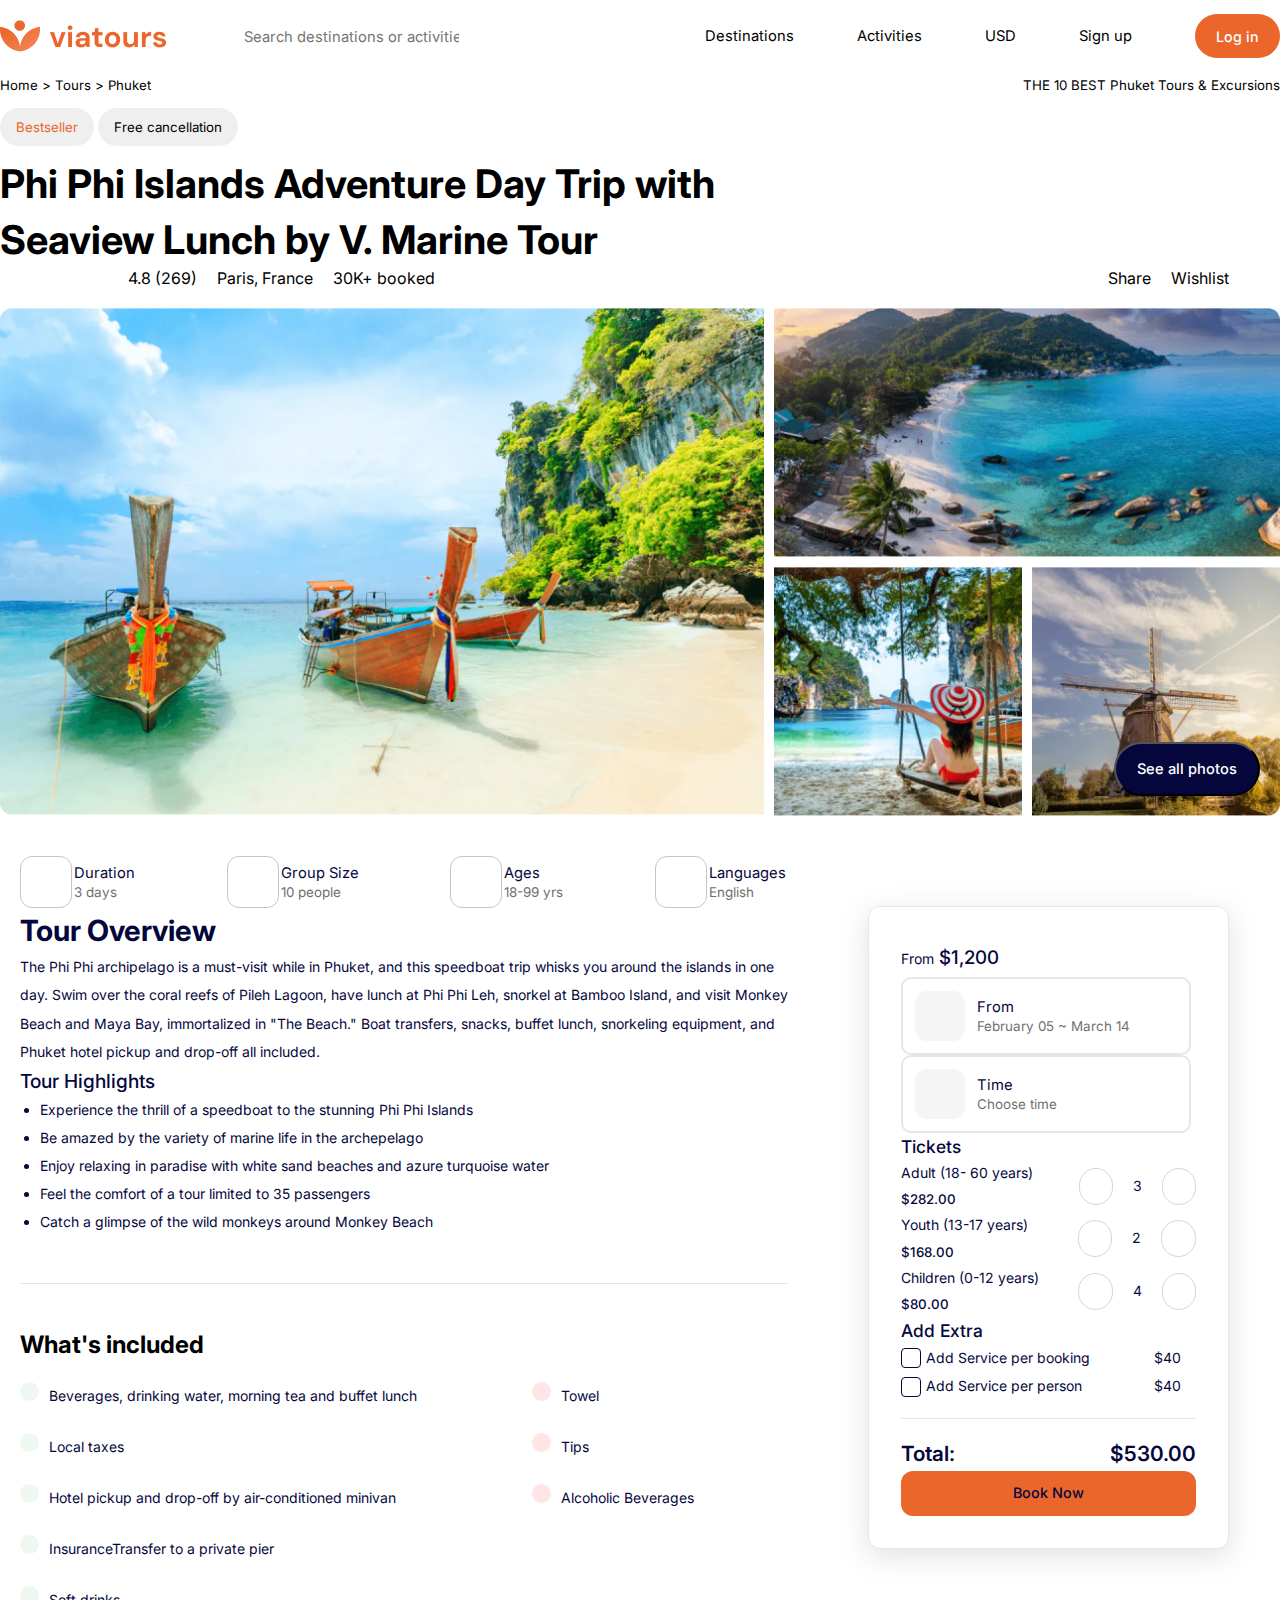
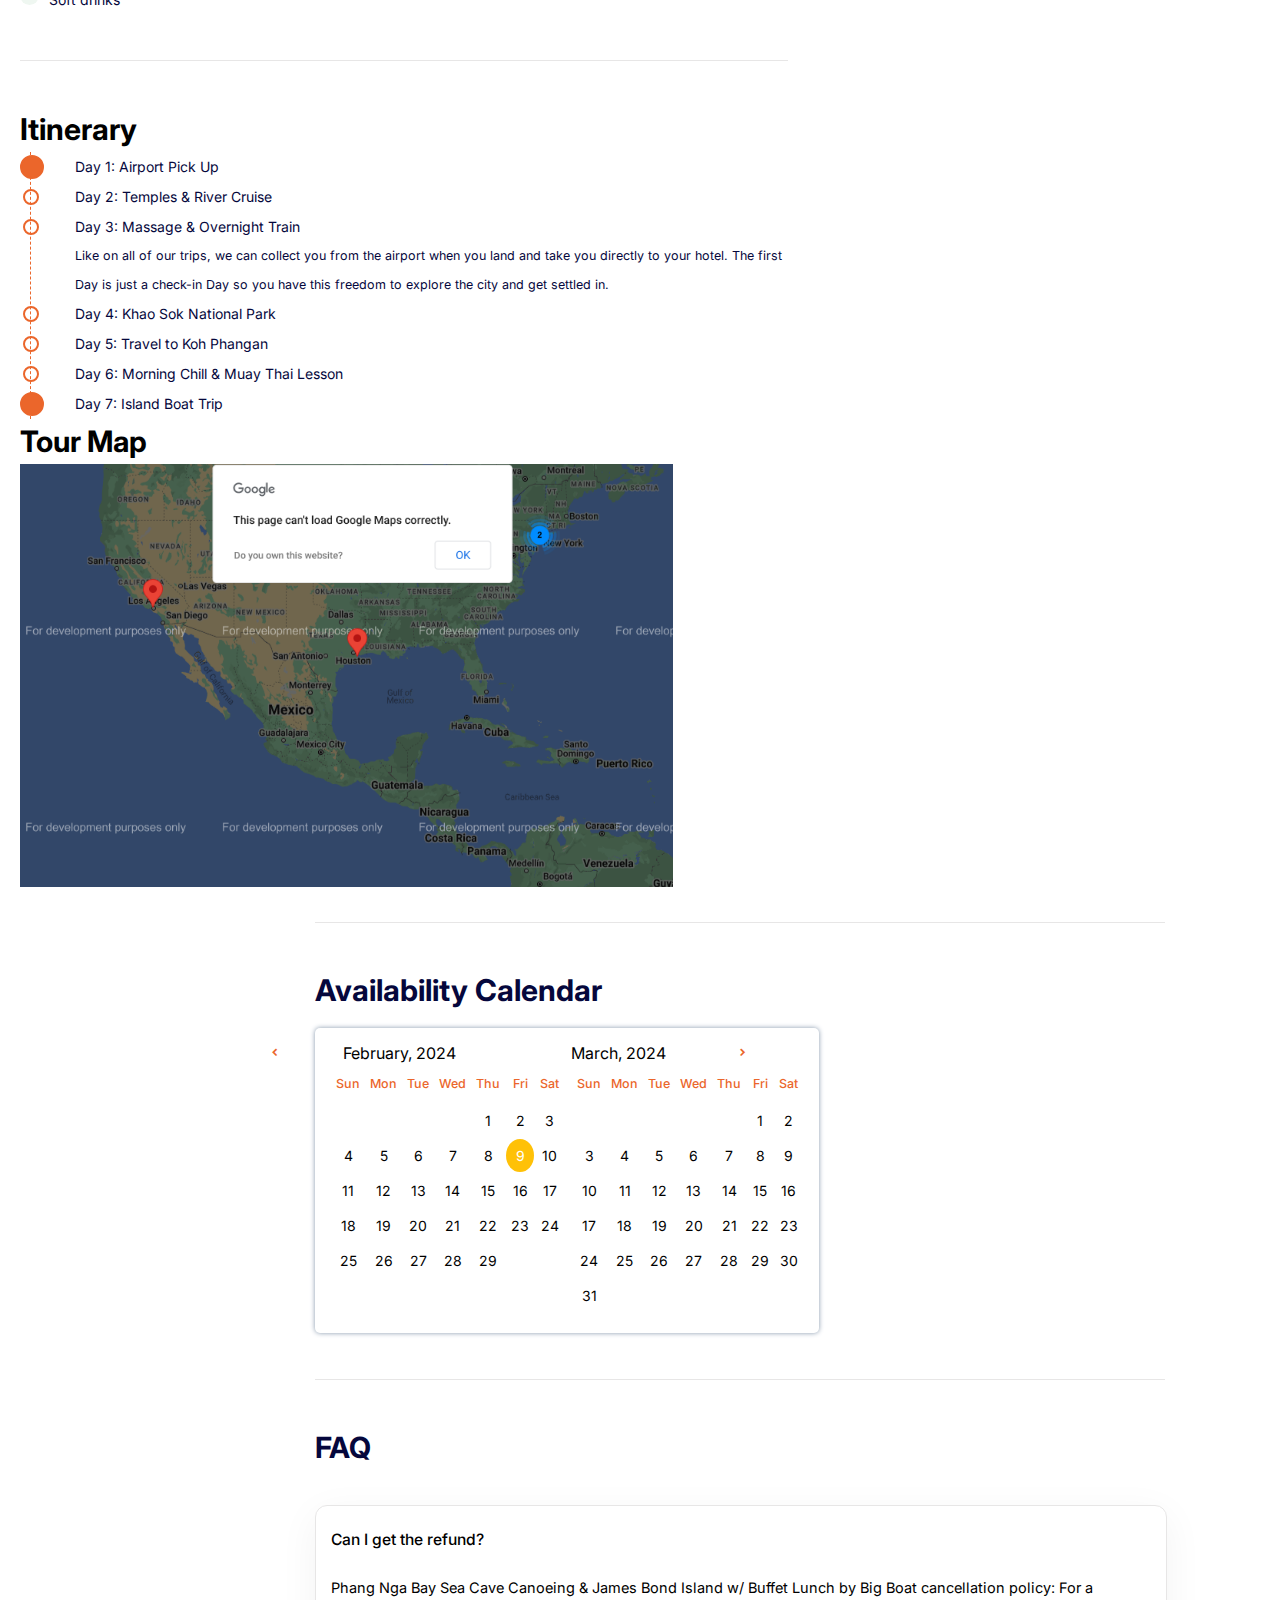
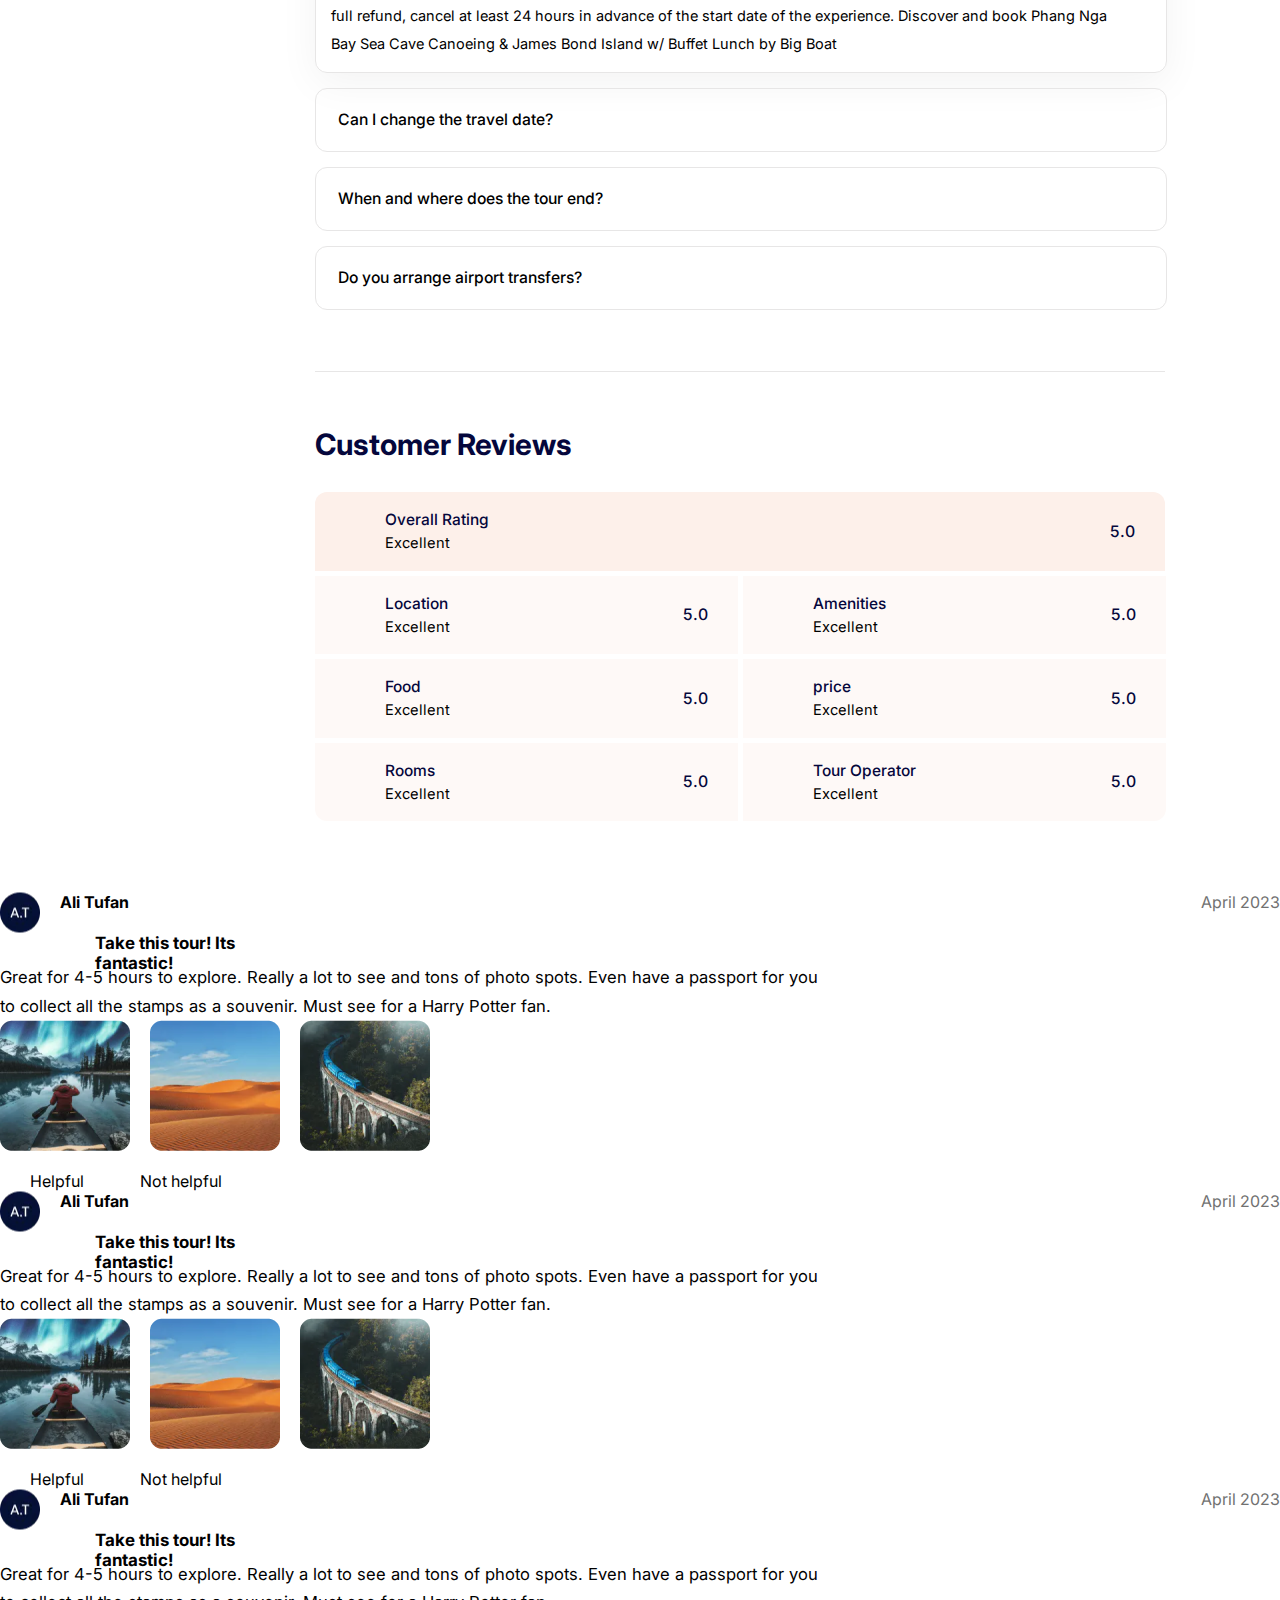
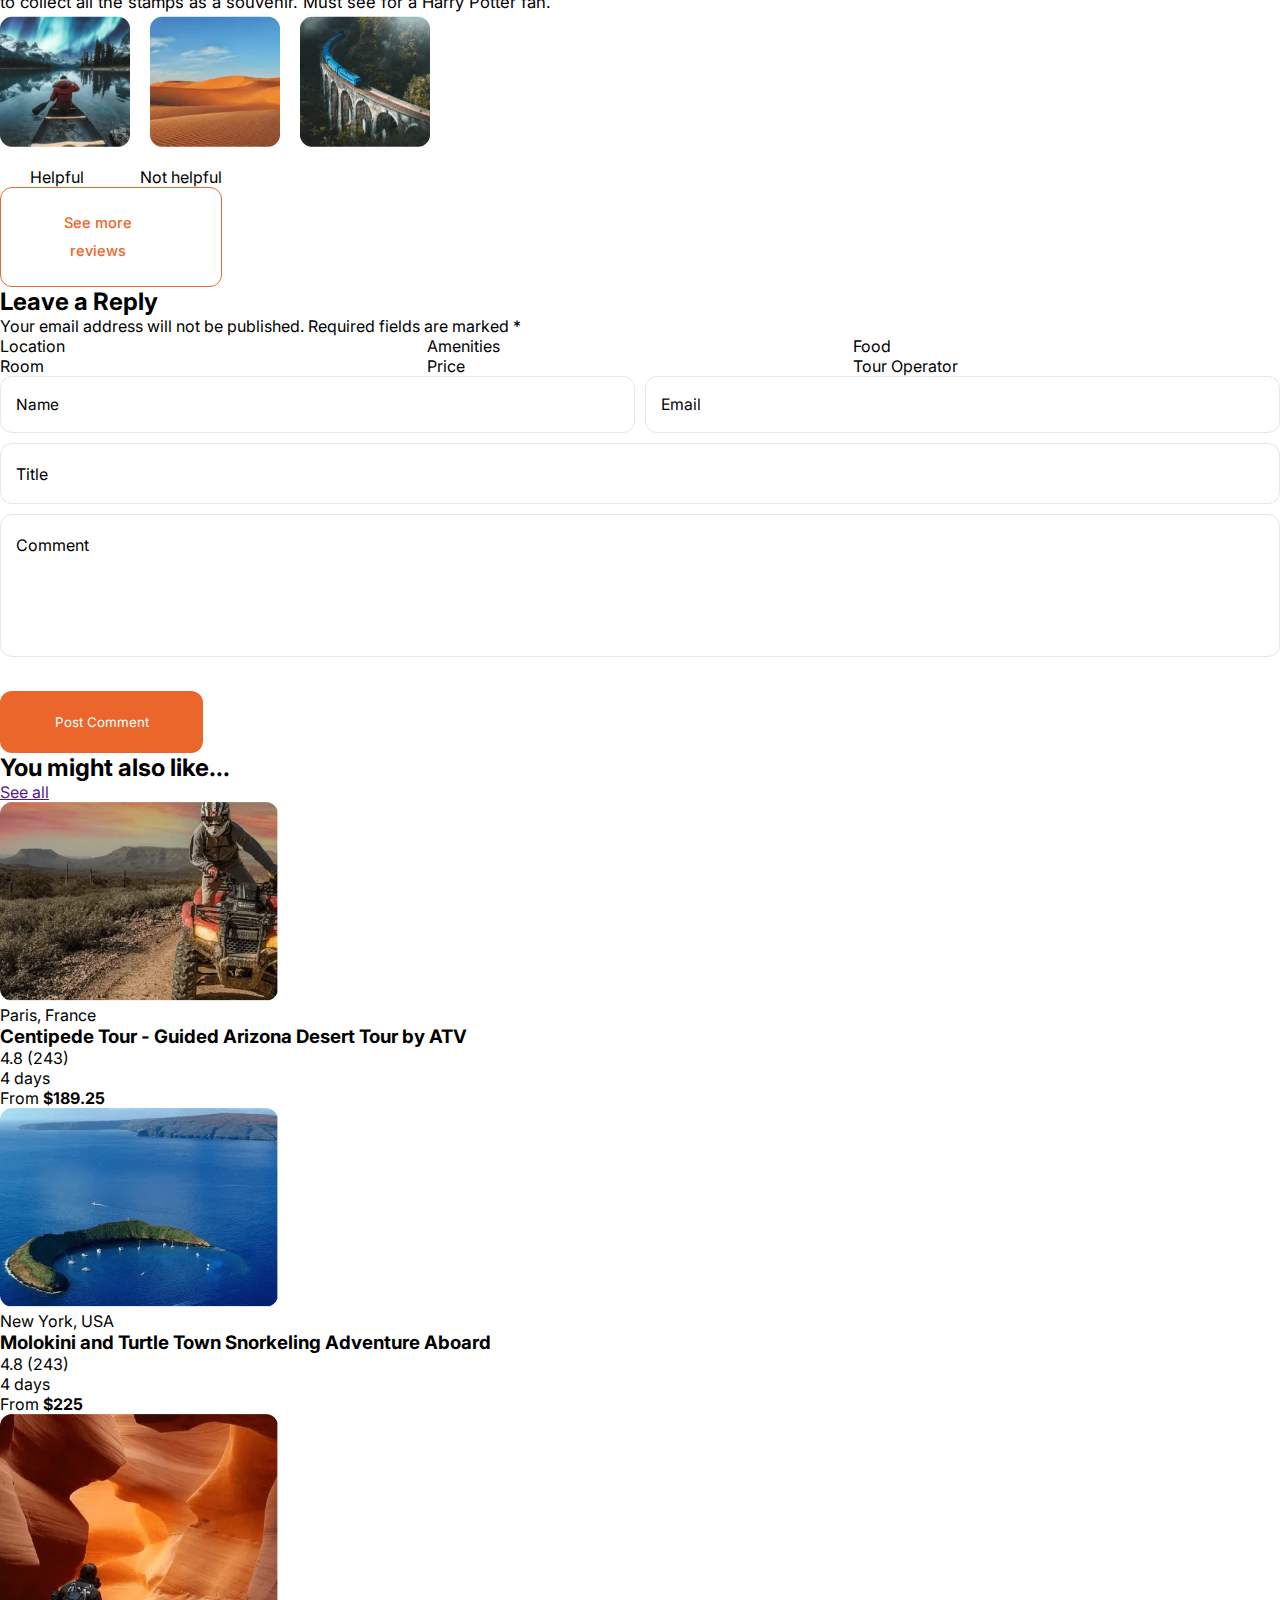
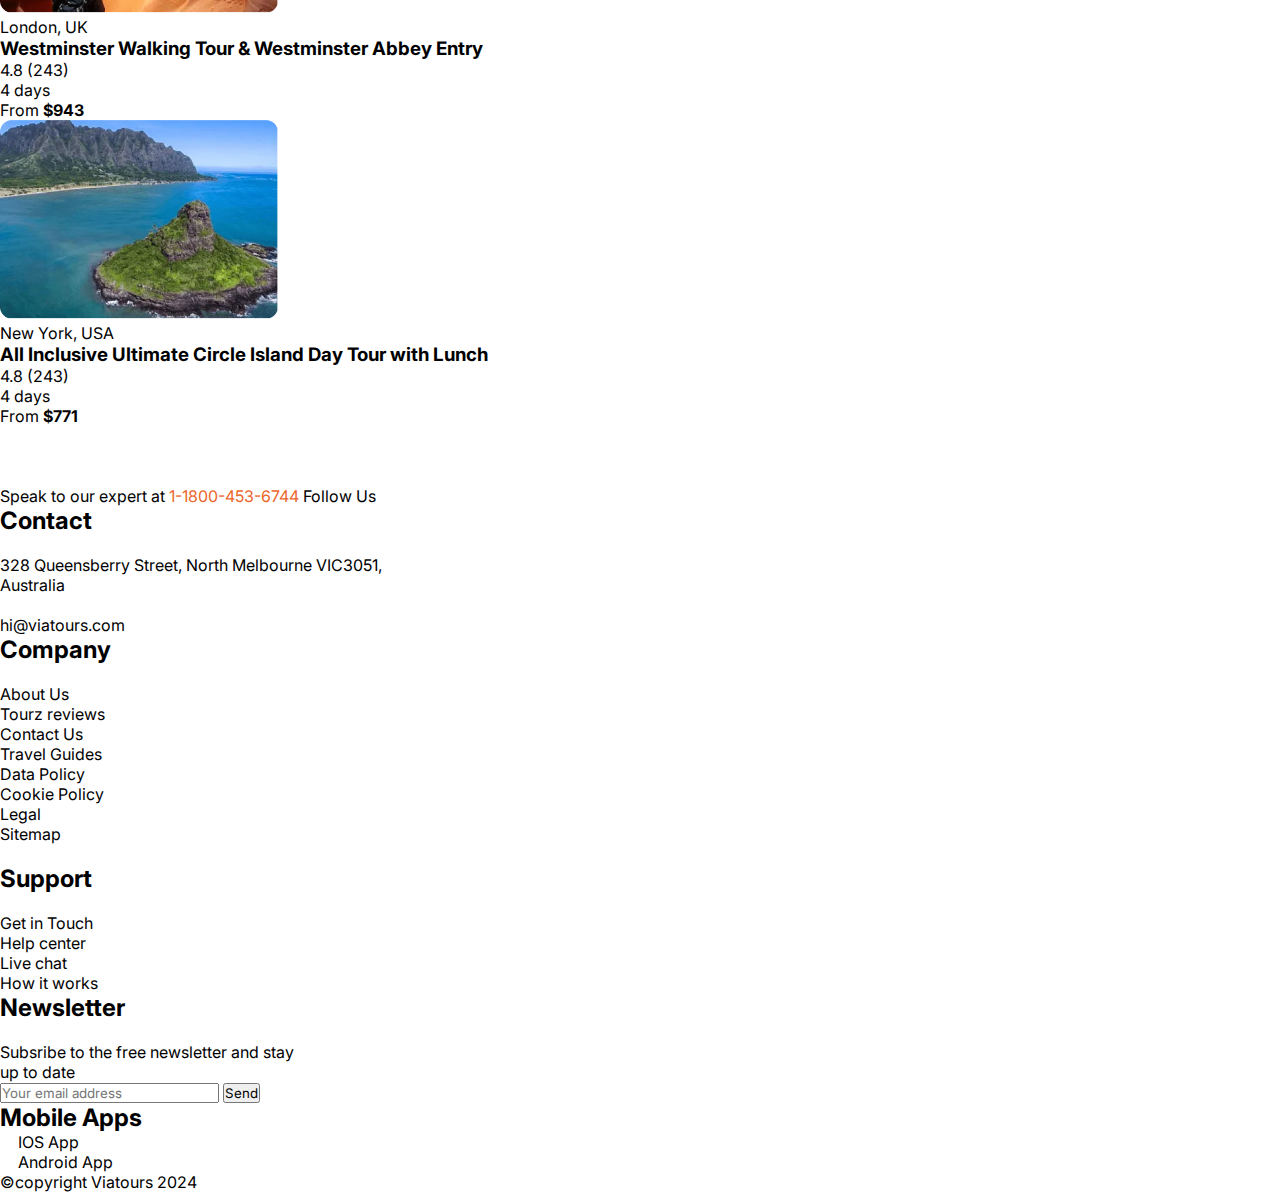
==== commit 399dfddd: "Merge branch 'main' into ft32_029/day6" ====
--- a/Figma/index.html
+++ b/Figma/index.html
@@ -486,6 +486,144 @@
         </div>
     </div>
 <!-- ==================== SAIFUDDIN DHALI ========================= -->
+ <!-- vibhor -->
+    <div class="vibhor-container-1">
+        <div class="vibhors1-heading">
+            <div>
+                <img src="images/at.png" alt="">
+                <p>Ali Tufan</p>
+
+            </div>
+            <p>April 2023</p>
+        </div>
+
+        <div class="vibhor-text-1">
+            <p>Take this tour! Its fantastic!</p>
+        </div>
+
+        <div class="vibhor-text-2">
+            <p>Great for 4-5 hours to explore. Really a lot to see and tons of photo spots. Even have a passport for you
+                to collect all the
+                stamps as a souvenir. Must see for a Harry Potter fan.</p>
+        </div>
+
+        <div class="vibhors1">
+            <img src="images/vibimg1.png" alt="">
+            <img src="images/vibimg2.png" alt="">
+            <img src="images/vibimg3.png" alt="">
+        </div>
+
+        <div class="vibhor-text-3">
+            <p>Helpful</p>
+            <p>Not helpful</p>
+        </div>
+        <div class="vibhors1-heading">
+            <div>
+                <img src="images/at.png" alt="">
+                <p>Ali Tufan</p>
+
+            </div>
+            <p>April 2023</p>
+        </div>
+
+        <div class="vibhor-text-1">
+            <p>Take this tour! Its fantastic!</p>
+        </div>
+
+        <div class="vibhor-text-2">
+            <p>Great for 4-5 hours to explore. Really a lot to see and tons of photo spots. Even have a passport for you
+                to collect all the
+                stamps as a souvenir. Must see for a Harry Potter fan.</p>
+        </div>
+
+        <div class="vibhors1">
+            <img src="images/vibimg1.png" alt="">
+            <img src="images/vibimg2.png" alt="">
+            <img src="images/vibimg3.png" alt="">
+        </div>
+
+        <div class="vibhor-text-3">
+            <p>Helpful</p>
+            <p>Not helpful</p>
+        </div>
+        <div class="vibhors1-heading">
+            <div>
+                <img src="images/at.png" alt="">
+                <p>Ali Tufan</p>
+
+            </div>
+            <p>April 2023</p>
+        </div>
+
+        <div class="vibhor-text-1">
+            <p>Take this tour! Its fantastic!</p>
+        </div>
+
+        <div class="vibhor-text-2">
+            <p>Great for 4-5 hours to explore. Really a lot to see and tons of photo spots. Even have a passport for you
+                to collect all the
+                stamps as a souvenir. Must see for a Harry Potter fan.</p>
+        </div>
+
+        <div class="vibhors1">
+            <img src="images/vibimg1.png" alt="">
+            
+            <img src="images/vibimg2.png" alt="">
+            <img src="images/vibimg3.png" alt="">
+        </div>
+
+        <div class="vibhor-text-3">
+            <p>Helpful</p>
+            <p>Not helpful</p>
+        </div>
+
+        <button class="vibhor-btn">See more reviews</button>
+
+
+
+
+    </div>
+    <!-- rah -->
+
+    <div class="comment-form">
+        <h2>Leave a Reply</h2>
+        <p>Your email address will not be published. Required fields are marked *</p>
+        <div class="grid-text">
+            <p>Location</p>
+            <p>Amenities</p>
+            <p>Food</p>
+            <p>Room</p>
+            <p>Price</p>
+            <p>Tour Operator</p>
+
+        </div>
+        <div class="form-grid">
+            <div><p>Name</p></div>
+            <div><p>Email</p></div>
+            <div><p>Title</p></div>
+            <div><p>Comment</p></div>
+        </div>
+        <!-- <form>
+          <div class="form-group">
+           
+            <input type="text" class="form-control form-name" id="name" placeholder="Name" required>
+          </div>
+          <div class="form-group">
+            
+            <input type="email" class="form-control form-email" id="email" placeholder="Email" required>
+          </div>
+          <div class="form-group">
+           
+            <input type="text" class="form-control form-text" placeholder="Title" id="title">
+          </div>
+          <div class="form-group">
+            
+            <textarea class="form-control form-comment" id="comment" rows="5" placeholder="Comment" required></textarea>
+          </div>
+        </form> -->
+        <button type="submit" class="btn  vibhorbutton btn-primary">Post Comment</button>
+    </div>
+
  <!-- ===================== Rahul =================== -->
     <!----------------- card section------------ -->
     <div id="top-trend">
@@ -644,4 +782,3 @@
  <!-- ===================== Rahul =================== -->
 </body>
 </html>
-  
--- a/Figma/styles.css
+++ b/Figma/styles.css
@@ -1083,6 +1083,173 @@
   margin-left: 15px;
   margin-top: 0px;
 }
+.vibhor-container-1 .vibhors1-heading {
+  display: flex;
+  justify-content: space-between;
+  gap: 658.53px;
+}
+.vibhor-container-1 .vibhors1-heading > div {
+  font-weight: bold;
+}
+.vibhor-container-1 .vibhors1-heading > p {
+  color: #717171;
+}
+.vibhor-container-1 .vibhors1-heading > div {
+  display: flex;
+  gap: 20px;
+}
+.vibhor-container-1 .vibhors1-heading > img {
+  width: 40px;
+  height: 40px;
+}
+.vibhor-container-1 .vibhor-btn {
+  font-family: Inter;
+  font-size: 14.65px;
+  font-weight: 500;
+  line-height: 28px;
+  text-align: center;
+  padding: 21px 61.8px 21px 36px;
+  color: #EB662B;
+  border-color: none;
+  background-color: white;
+  border: 1px solid #EB662B;
+  width: 222px;
+  height: auto;
+  top: 5229.25px;
+  left: 15px;
+  border-radius: 12px;
+}
+.vibhor-container-1 .vibhor-text-1 {
+  margin-left: 95px;
+  font-family: Inter;
+  font-size: 17px;
+  font-weight: bold;
+  text-align: left;
+  width: 203.81px;
+  height: 30px;
+  top: 4146.12px;
+  left: 95px;
+}
+@media screen and (max-width: 768px) {
+  .vibhor-container-1 .vibhor-text-1 {
+    width: auto;
+    height: auto;
+  }
+}
+.vibhor-container-1 .vibhor-text-2 {
+  width: 831.47px;
+  height: auto;
+  font-family: Inter;
+  font-size: 16.65px;
+  font-weight: 400;
+  line-height: 28.13px;
+  text-align: left;
+}
+@media screen and (max-width: 768px) {
+  .vibhor-container-1 .vibhor-text-2 {
+    width: auto;
+    height: auto;
+  }
+}
+.vibhor-container-1 .vibhors1 {
+  display: flex;
+  gap: 20px;
+}
+.vibhor-container-1 .vibhor-text-3 {
+  display: flex;
+  gap: 55.8px;
+  margin-left: 30px;
+  margin-top: 20px;
+}
+
+.comment-form .grid-text {
+  display: grid;
+  grid-template-columns: repeat(3, 1fr);
+}
+
+.comment-form .form-grid {
+  display: grid;
+  gap: 30px;
+  grid-template-areas: "aa bb " "cc cc " "dd dd";
+  gap: 10px;
+}
+@media screen and (max-width: 500px) {
+  .comment-form .form-grid {
+    grid-template-areas: "aa" "bb" "cc" "dd";
+  }
+}
+
+.comment-form .form-grid > div:nth-of-type(1) p {
+  font-family: Inter;
+  font-size: 15.38px;
+  font-weight: 400;
+  line-height: 16px;
+  text-align: left;
+  width: auto;
+  height: auto;
+  border: 1px solid #E7E6E6;
+  border-radius: 12px;
+  padding: 20px 351px 19px 15px;
+  grid-area: a;
+}
+
+.comment-form .form-grid > div:nth-of-type(2) p {
+  font-family: Inter;
+  font-size: 15.75px;
+  font-weight: 400;
+  line-height: 16px;
+  text-align: left;
+  width: auto;
+  height: auto;
+  border: 1px solid #E7E6E6;
+  border-radius: 12px;
+  padding: 20px 355px 19px 15px;
+  grid-area: b;
+}
+
+.comment-form .form-grid > div:nth-of-type(3) p {
+  border: 1px solid #E7E6E6;
+  grid-area: c;
+  padding: 20px 803px 19px 15px;
+  width: auto;
+  height: auto;
+  border-radius: 12px;
+}
+
+.comment-form .form-grid > div:nth-of-type(4) p {
+  border: 1px solid #E7E6E6;
+  grid-area: d;
+  padding: 20px 760px 101px 15px;
+  width: auto;
+  height: auto;
+  border-radius: 12px;
+}
+
+.comment-form .form-grid > div:nth-of-type(1) {
+  grid-area: aa;
+}
+
+.comment-form .form-grid > div:nth-of-type(2) {
+  grid-area: bb;
+}
+
+.comment-form .form-grid > div:nth-of-type(3) {
+  grid-area: cc;
+}
+
+.comment-form .form-grid > div:nth-of-type(4) {
+  grid-area: dd;
+  height: 137px;
+}
+
+.vibhorbutton {
+  width: 203px;
+  height: 62px;
+  background-color: #EB662B;
+  color: white;
+  border-radius: 12px;
+  border: #EB662B;
+  margin-top: 40px;
 #top-trend .container {
   width: auto;
   max-width: 1320px;
